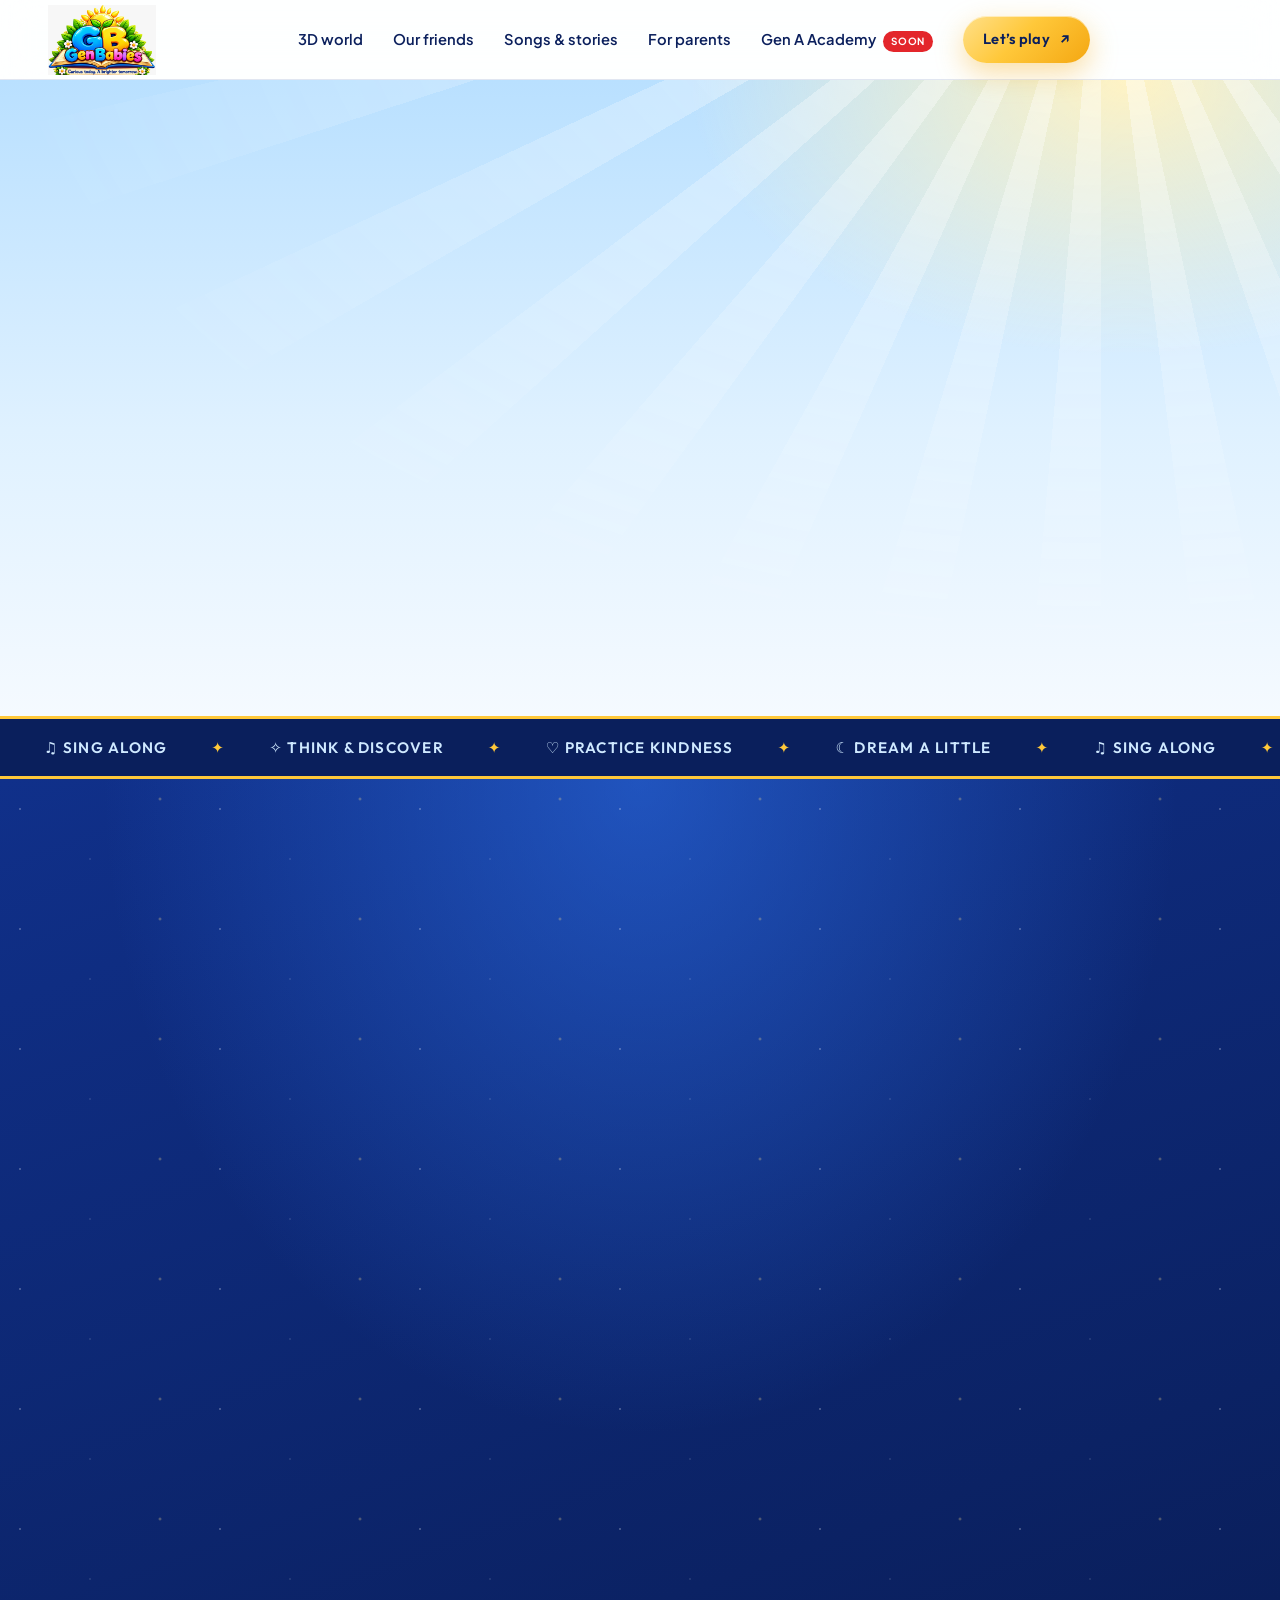
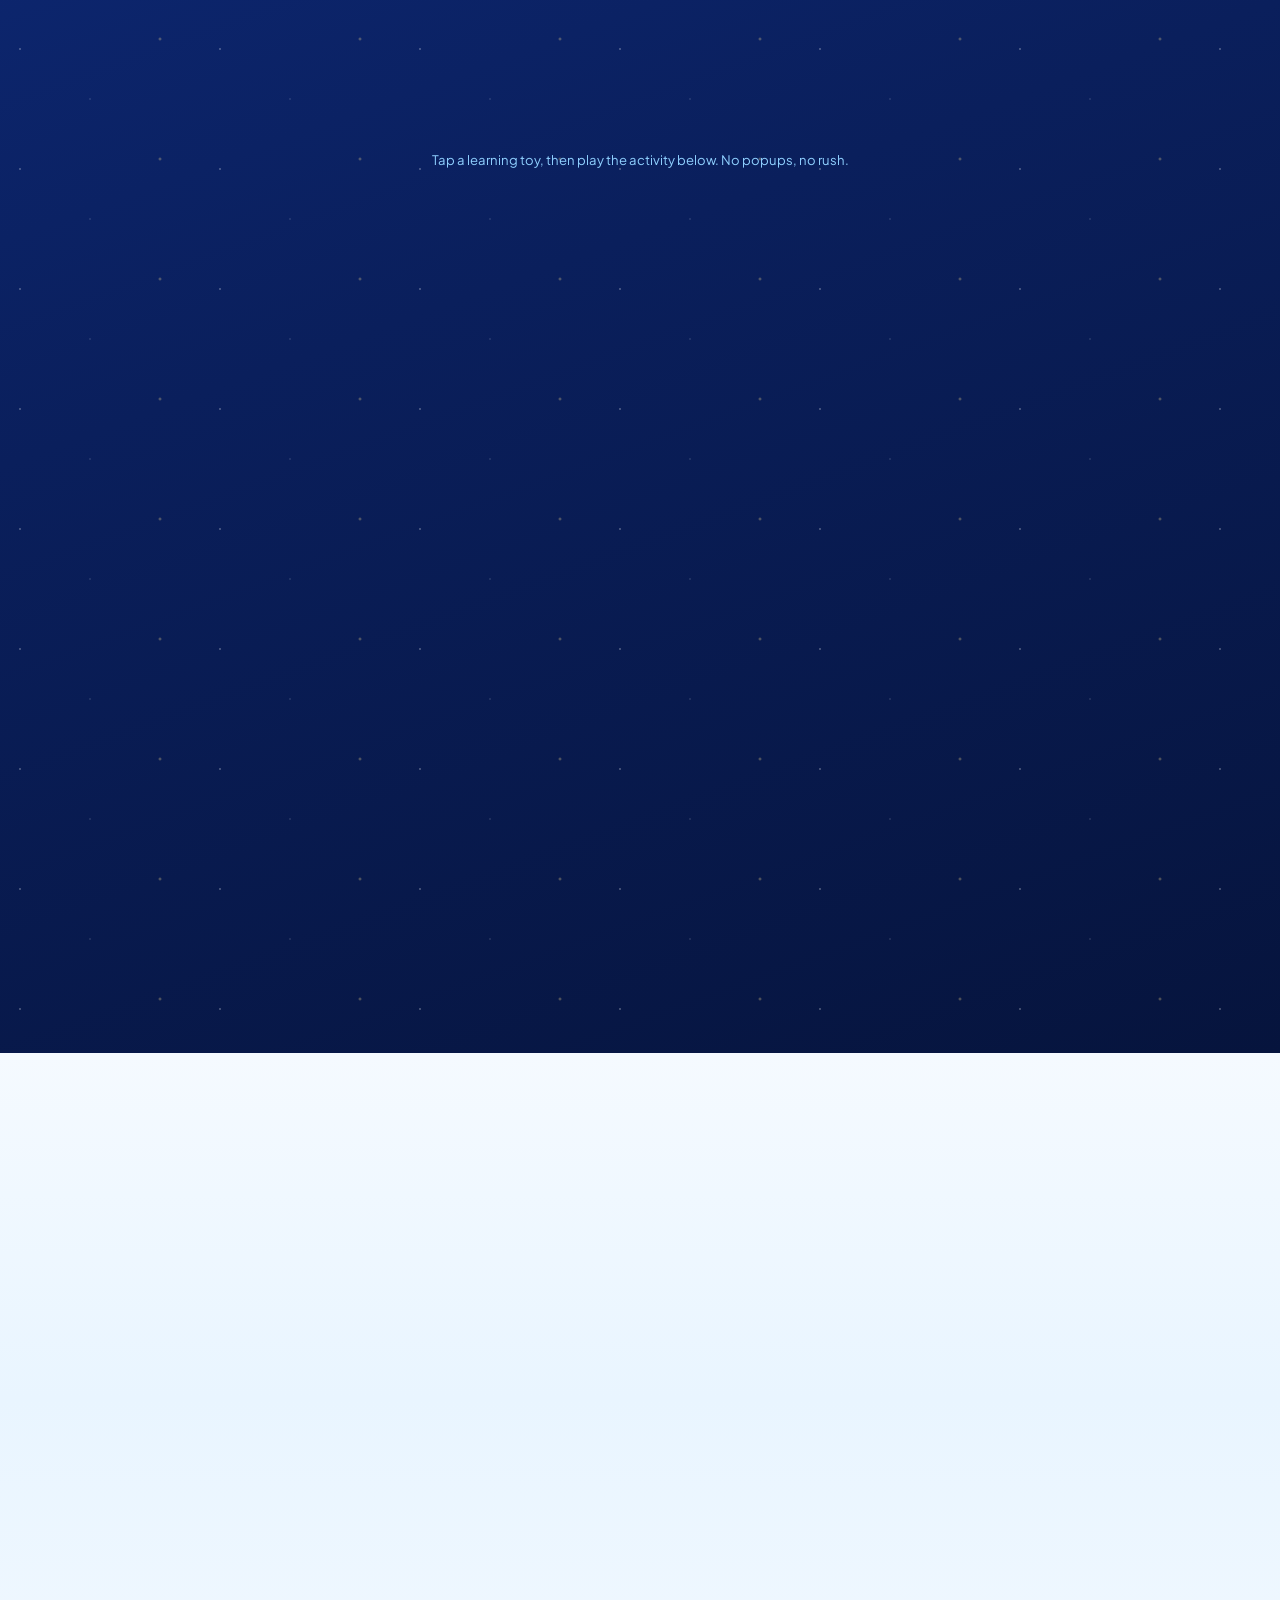
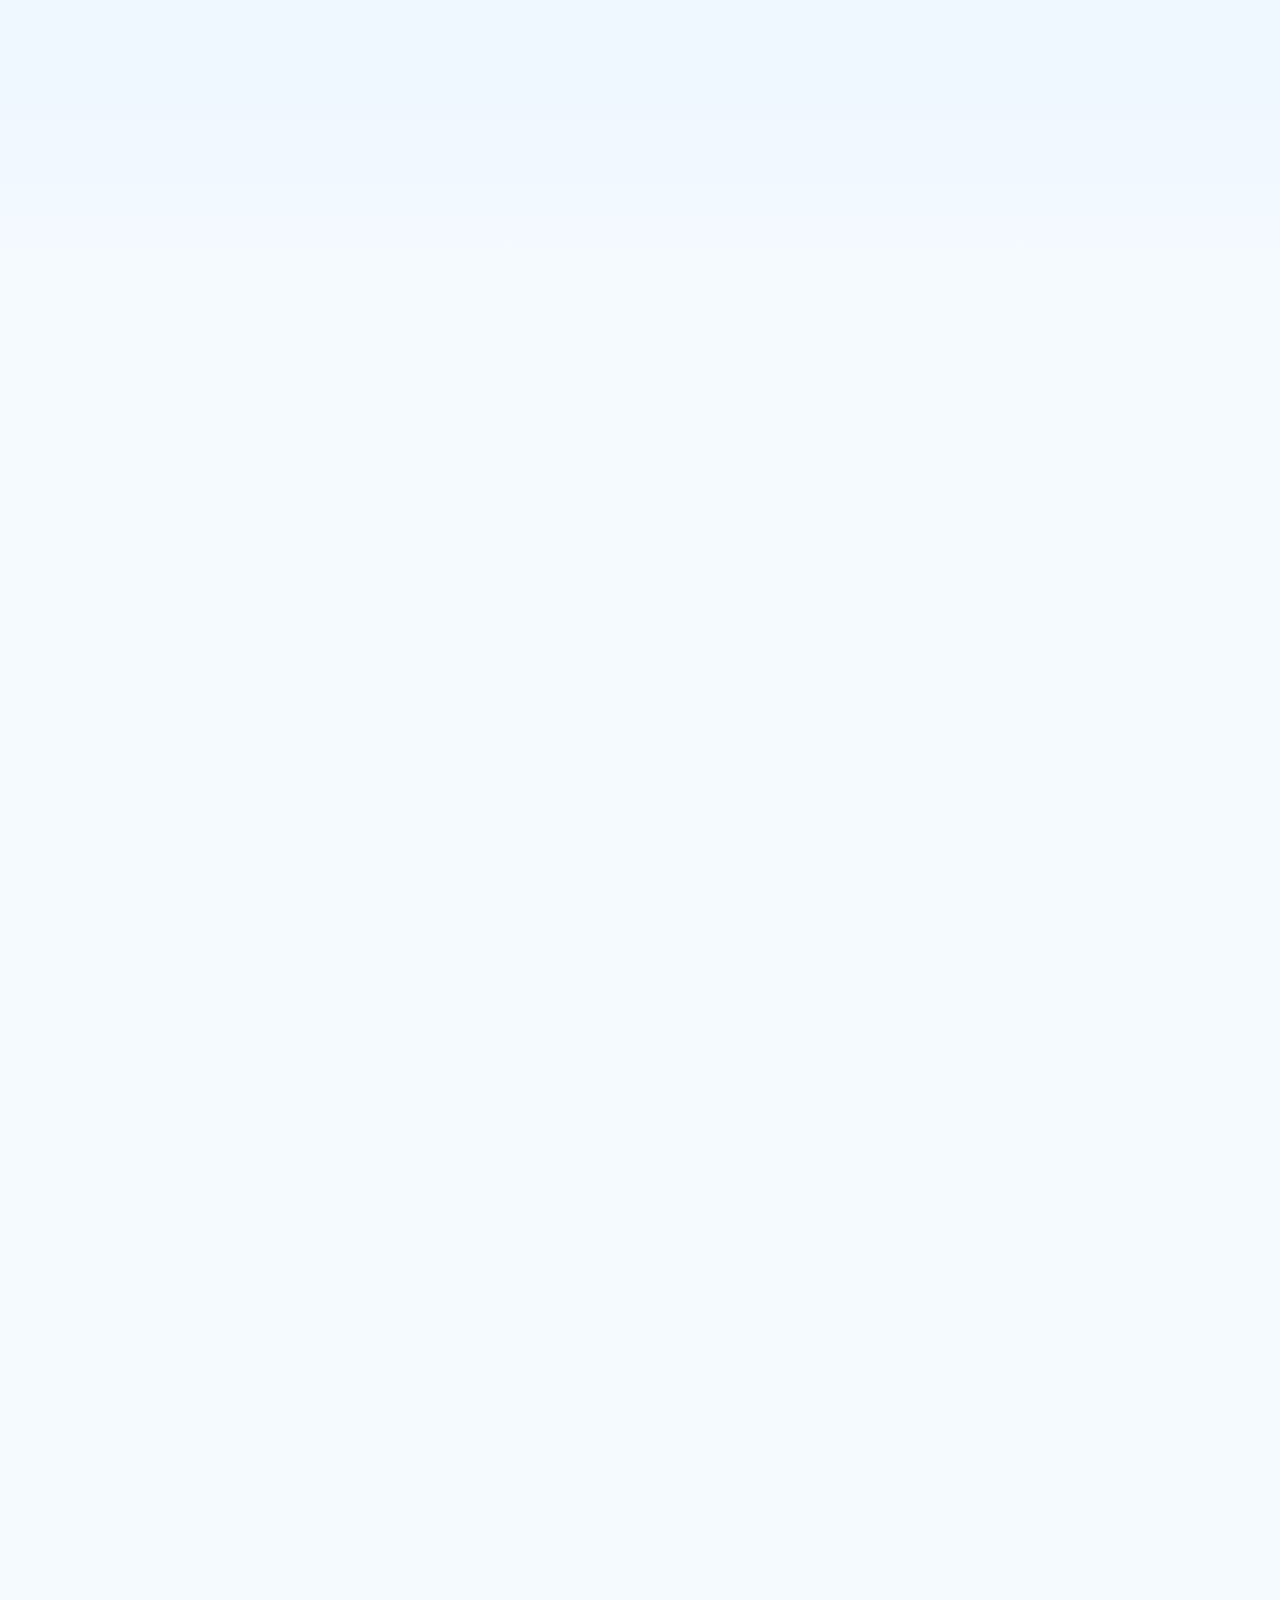
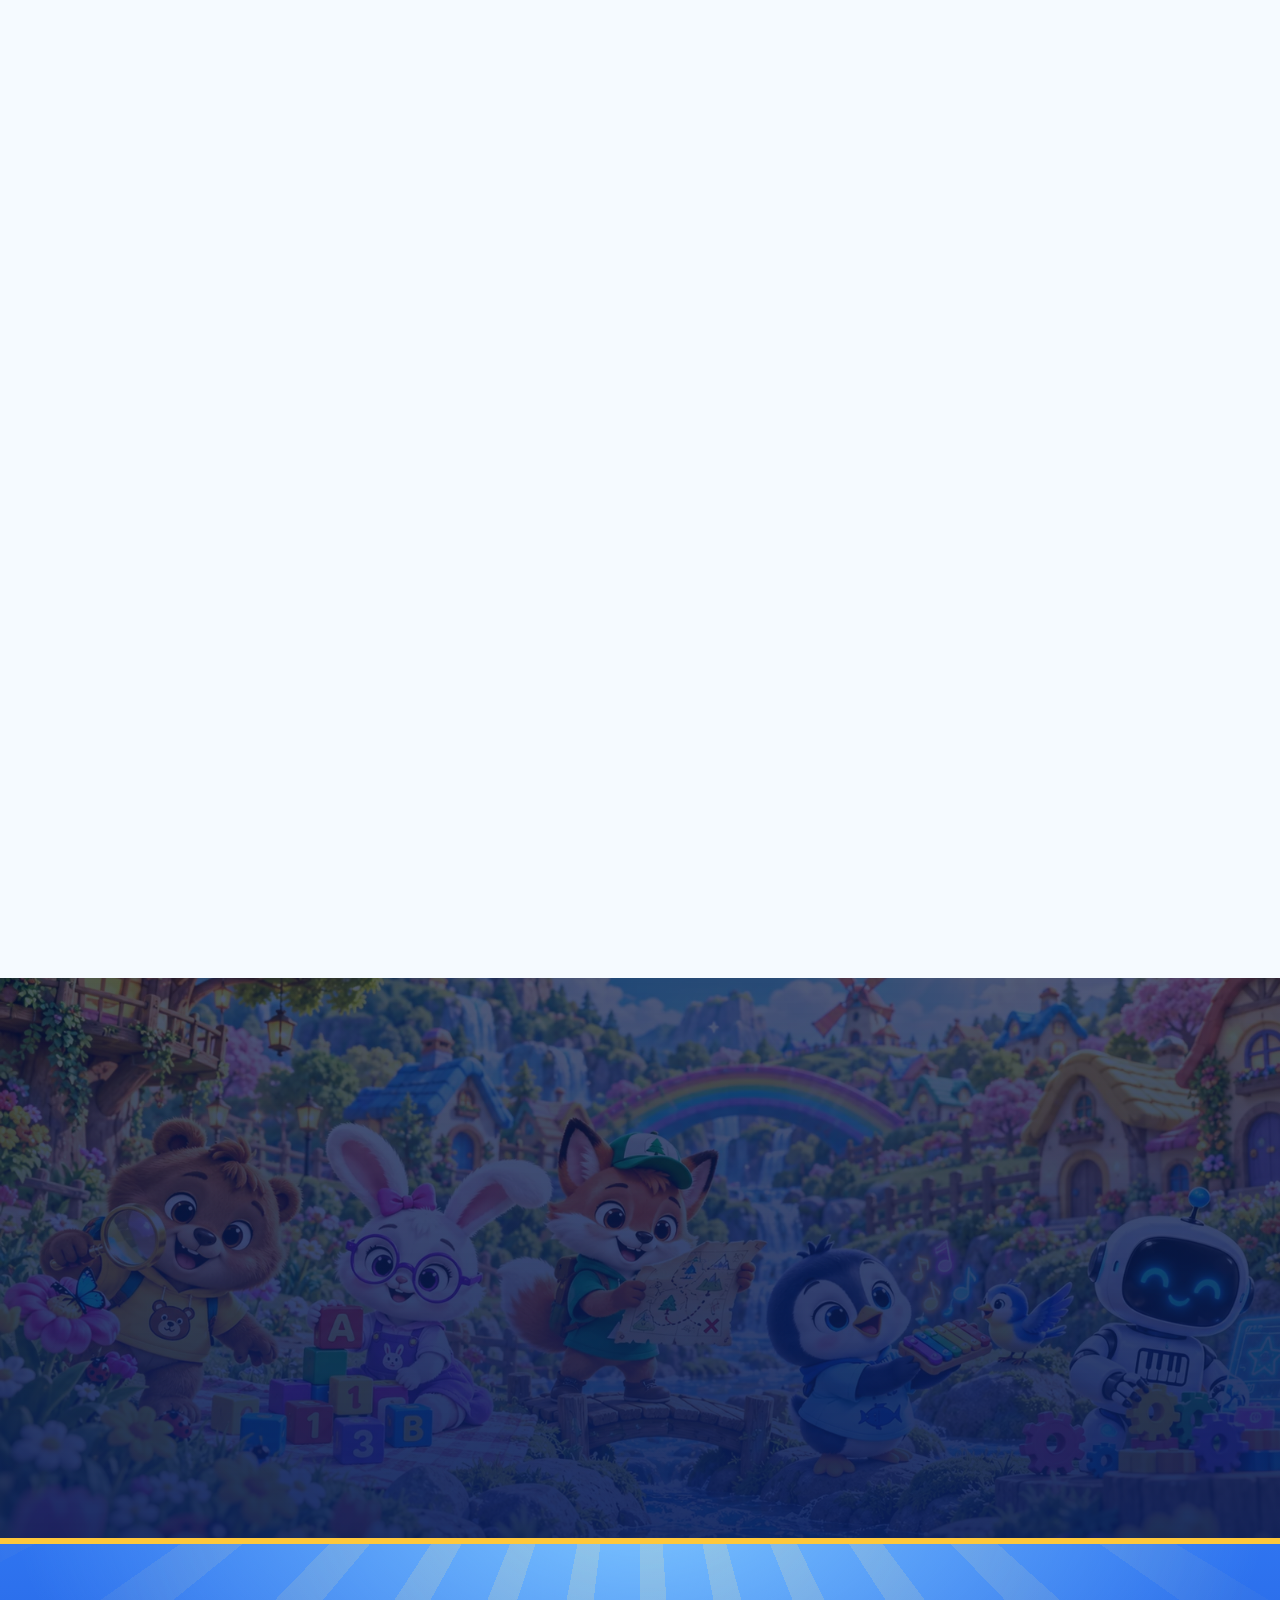
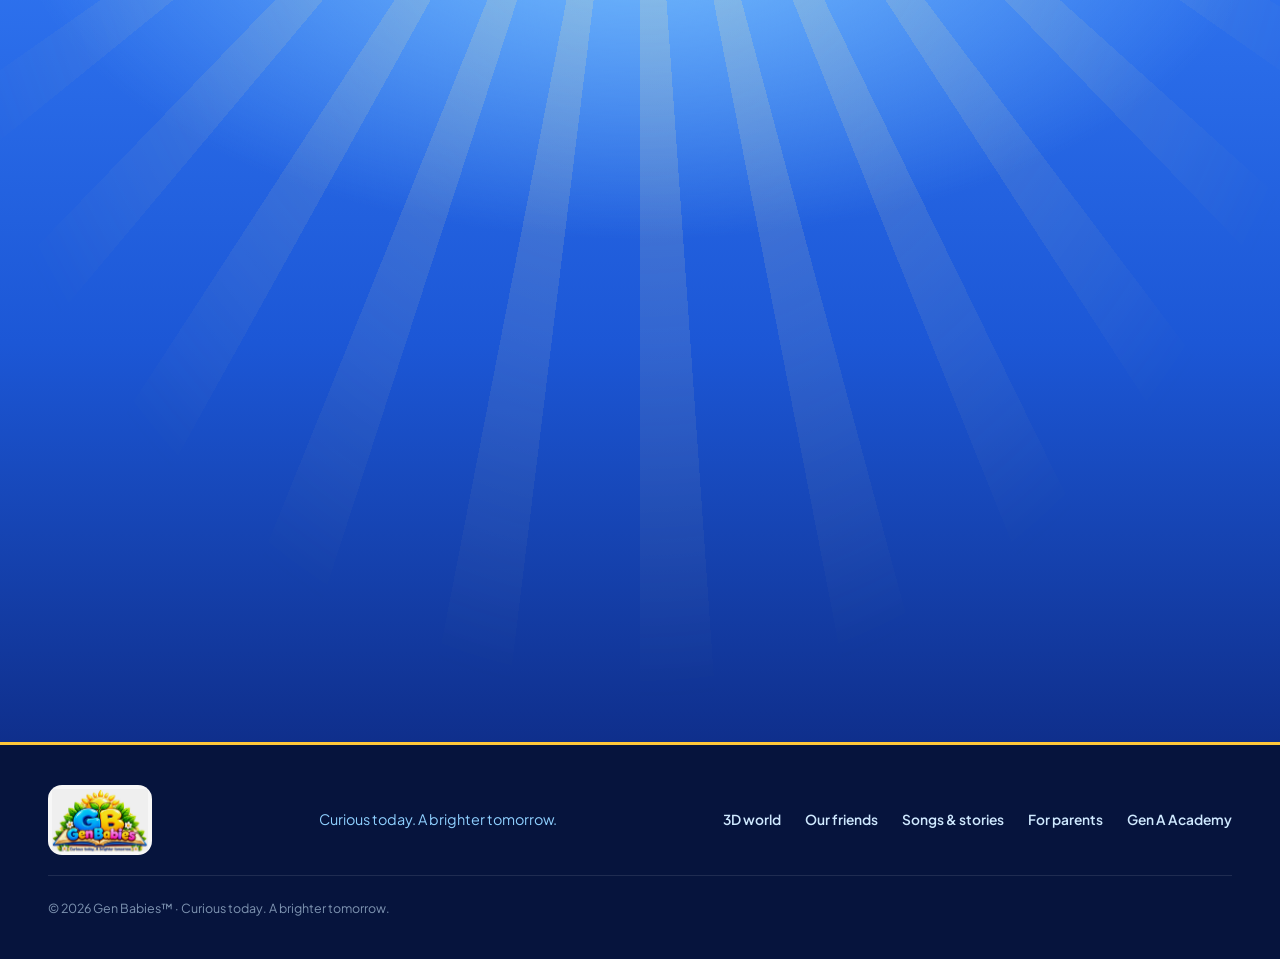
==== index.html @ f5e4d331 "Update index.html" ====
<!DOCTYPE html>
<html lang="en">
<head>
  <meta charset="UTF-8">
  <meta name="viewport" content="width=device-width, initial-scale=1">
  <title>Gen Babies™ — A World of Wonder</title>
  <meta name="description" content="Discover a joyful preschool learning world with counting, phonics, shapes, stories and gentle adventures for ages 2–6.">
  <meta name="theme-color" content="#0a1f5c">

  <!-- Social preview -->
  <meta property="og:type" content="website">
  <meta property="og:title" content="Gen Babies™ — A World of Wonder">
  <meta property="og:description" content="Big wonder. Little explorers. Endless magic.">
  <meta property="og:image" content="https://gen-babies.com/assets/images/hero-1.webp">

  <link rel="icon" type="image/svg+xml" href="assets/images/favicon.svg">

  <link rel="preconnect" href="https://fonts.googleapis.com">
  <link rel="preconnect" href="https://fonts.gstatic.com" crossorigin>
  <link href="https://fonts.googleapis.com/css2?family=Outfit:wght@400;500;600;700;800&family=Plus+Jakarta+Sans:wght@400;500;600;700&family=Playfair+Display:ital,wght@1,600;1,700&display=swap" rel="stylesheet">

  <link rel="stylesheet" href="assets/css/base.css">
  <link rel="stylesheet" href="assets/css/components.css">
  <link rel="stylesheet" href="assets/css/sections.css">
  <link rel="stylesheet" href="assets/css/academy.css">

  <script>document.documentElement.classList.add('js');</script>
</head>

<body>
  <a class="skip-link" href="#main">Skip to content</a>

  <!-- ════════════ HEADER ════════════ -->
  <header class="site-header" id="top">
    <div class="container header-inner">
      <a class="brand" href="#top" aria-label="Gen Babies home">
        <img class="site-logo" src="logo.jpeg" alt="Gen Babies" height="52">
      </a>

      <nav class="main-nav" id="main-nav" aria-label="Primary">
        <a href="#wonder">3D world</a>
        <a href="#friends">Our friends</a>
        <a href="#songs">Songs &amp; stories</a>
        <a href="#parents">For parents</a>
        <a href="#gen-a" class="nav-soon">Gen A Academy <span>Soon</span></a>
        <a class="btn btn-gold btn-sm nav-cta" href="#play">Let’s play <span aria-hidden="true">↗</span></a>
      </nav>

      <div class="header-tools">
        <button class="nav-toggle" id="nav-toggle" type="button" aria-expanded="false" aria-controls="main-nav" aria-label="Open menu">
          <span></span><span></span><span></span>
        </button>
      </div>
    </div>
  </header>

  <main id="main">

    <!-- ════════════ HERO ════════════ -->
    <section class="hero">
      <div class="container hero-grid">
        <div class="hero-copy reveal">
          <div class="eyebrow">Welcome to a world of wonder</div>
          <h1>Big wonder.<br>Little explorers.<br><em>Endless magic.</em></h1>
          <p class="lead">Step into a colorful adventure with Pillu, Mira, Fenni, Beaky and Keyboard. Sing, play, discover — and let your imagination soar.</p>

          <div class="actions">
            <a class="btn btn-gold" href="#friends">Start your adventure <span aria-hidden="true">✦</span></a>
            <a class="btn btn-ghost" href="https://www.youtube.com/@GenBabiesTM" target="_blank" rel="noopener">▶ Watch our songs</a>
          </div>

          <ul class="trust">
            <li>✧ Ages 2–6</li>
            <li>♡ Play at your pace</li>
            <li>🌿 Grow with curiosity</li>
          </ul>
        </div>

        <div class="hero-visual reveal">
          <div class="hero-frame" id="hero-slider" aria-roledescription="carousel" aria-label="Gen Babies adventures">
            <img class="hero-slide is-active" src="assets/images/hero-1.webp" width="1600" height="600" alt="All five Gen Babies friends at the Rainbow Discovery Festival">
            <img class="hero-slide" src="assets/images/hero-2.webp" width="1600" height="640" alt="The five friends building a toy rocket in a sky adventure" loading="lazy">
            <img class="hero-slide" src="assets/images/hero-3.webp" width="1600" height="600" alt="The five friends reading together in Starlight Story Village" loading="lazy">
            <div class="hero-dots" role="tablist" aria-label="Choose a scene">
              <button type="button" class="is-active" role="tab" aria-selected="true" aria-label="Scene 1"></button>
              <button type="button" role="tab" aria-selected="false" aria-label="Scene 2"></button>
              <button type="button" role="tab" aria-selected="false" aria-label="Scene 3"></button>
            </div>
          </div>

          <div class="feature-cards">
            <div class="feature-card"><span class="fc-icon" aria-hidden="true">🌈</span><div><b>Play &amp; discover</b><small>Little games. Big smiles.</small></div></div>
            <div class="feature-card"><span class="fc-icon" aria-hidden="true">🎵</span><div><b>Sing &amp; imagine</b><small>Stories full of wonder.</small></div></div>
            <div class="feature-card"><span class="fc-icon" aria-hidden="true">✨</span><div><b>Grow together</b><small>Five friends. Endless fun.</small></div></div>
          </div>
        </div>
      </div>
    </section>

    <!-- ════════════ MARQUEE ════════════ -->
    <div class="marquee" aria-hidden="true">
      <div class="marquee-track">
        <span>♫ Sing along</span><span>✧ Think &amp; discover</span><span>♡ Practice kindness</span><span>☾ Dream a little</span>
        <span>♫ Sing along</span><span>✧ Think &amp; discover</span><span>♡ Practice kindness</span><span>☾ Dream a little</span>
        <span>♫ Sing along</span><span>✧ Think &amp; discover</span><span>♡ Practice kindness</span><span>☾ Dream a little</span>
      </div>
    </div>

    <!-- ════════════ 3D WONDER WORLD ════════════ -->
    <section class="wonder" id="wonder">
      <div class="container">
        <div class="section-head on-dark reveal">
          <div>
            <div class="eyebrow">A little universe of possibilities</div>
            <h2>Gen Babies World.<br><em>Touch. Try. Discover.</em></h2>
          </div>
          <p>Choose what to learn. Tap a 3D toy, then try a simple activity below. There’s no timer — every little discovery counts.</p>
        </div>

        <ol class="steps reveal">
          <li><b>1</b> Choose a topic</li>
          <li><b>2</b> Tap a 3D toy</li>
          <li><b>3</b> Try it below</li>
        </ol>

        <div class="stage reveal">
          <canvas id="wonder3d" role="img" aria-label="Interactive learning world with ABCD letter blocks, numbers, shapes and animals"></canvas>
          <div class="stage-top">
            <span>✧ GEN BABIES WONDER WORLD</span>
            <span id="space-status" aria-live="polite">Tap letters, numbers, shapes or animals ✨</span>
          </div>
          <div class="stage-bottom">
            <button type="button" data-scene="garden" class="active">🌿 Learning garden</button>
            <button type="button" data-scene="space">🚀 Space explorers</button>
            <button type="button" data-scene="rainbow">🌈 Rainbow party</button>
            <button type="button" id="sparkle">✨ Make a little magic</button>
          </div>
        </div>

        <p class="stage-note">Tap a learning toy, then play the activity below. No popups, no rush.</p>

        <div class="learning-panel reveal" id="inline-learning">
          <div class="learning-tabs" role="tablist">
            <button type="button" data-learn="letters" class="active">🔤 ABCD</button>
            <button type="button" data-learn="numbers">🔢 Numbers</button>
            <button type="button" data-learn="shapes">🔺 Shapes</button>
            <button type="button" data-learn="animals">🐾 Animals</button>
          </div>
          <div id="learning-board" aria-live="polite"></div>
        </div>

        <div class="tips reveal">
          <article><h3>🔤 Find a letter</h3><p>Look at a book cover together. Can you spot A? Trace its shape in the air.</p></article>
          <article><h3>🔢 Count real things</h3><p>Put three spoons on the table. Touch each spoon once and say 1, 2, 3.</p></article>
          <article><h3>🟠 Hunt for shapes</h3><p>Find a round plate and a ball. One is flat like a circle; one is solid like a sphere.</p></article>
        </div>
      </div>
    </section>

    <!-- ════════════ CHARACTERS ════════════ -->
    <section class="friends" id="friends">
      <div class="container">
        <div class="section-head reveal">
          <div>
            <div class="eyebrow">Different minds. One wonderful world.</div>
            <h2>Meet your <em>Gen Babies</em> friends.</h2>
          </div>
          <p>Five curious personalities. So many ways to explore, learn, be kind and grow together.</p>
        </div>

        <div class="characters">
          <article class="character tilt reveal" style="--accent:#c77724">
            <div class="character-art"><img src="assets/images/pillu.webp" width="900" height="900" alt="Pillu the bear exploring a sunny garden with a magnifying glass" loading="lazy"></div>
            <h3>Pillu</h3>
            <span class="role">The Curious One</span>
            <p>Loves nature, science and how things work. Always asking “Why?”</p>
            <button type="button" data-friend="animal">Explore with Pillu <span aria-hidden="true">↗</span></button>
          </article>

          <article class="character tilt reveal" style="--accent:#a64bc2">
            <div class="character-art"><img src="assets/images/mira.webp" width="900" height="900" alt="Mira the bunny holding a number card beside colorful blocks" loading="lazy"></div>
            <h3>Mira</h3>
            <span class="role">The Smart One</span>
            <p>Confident, quick-thinking and great at problem solving. Loves math, logic and finding answers.</p>
            <button type="button" data-friend="count">Explore with Mira <span aria-hidden="true">↗</span></button>
          </article>

          <article class="character tilt reveal" style="--accent:#2f9a5a">
            <div class="character-art"><img src="assets/images/fenni.webp" width="900" height="900" alt="Fenni the fox on a wooden bridge holding a treasure map" loading="lazy"></div>
            <h3>Fenni</h3>
            <span class="role">The Adventurer</span>
            <p>Brave, energetic and ready for a challenge. Loves experimenting, exploration and new things.</p>
            <button type="button" data-friend="invent">Explore with Fenni <span aria-hidden="true">↗</span></button>
          </article>

          <article class="character tilt reveal" style="--accent:#1f78d1">
            <div class="character-art"><img src="assets/images/beaky.webp" width="900" height="900" alt="Beaky the penguin dancing on a sunny beach" loading="lazy"></div>
            <h3>Beaky</h3>
            <span class="role">The Kind One</span>
            <p>Loves animals, the ocean, music and making friends. Caring, cheerful and always looks out for others.</p>
            <button type="button" data-friend="kind">Explore with Beaky <span aria-hidden="true">↗</span></button>
          </article>

          <article class="character tilt reveal" style="--accent:#5b5fd0">
            <div class="character-art"><img src="assets/images/keyboard.webp" width="900" height="900" alt="Keyboard the baby robot waving in a garden full of gadgets" loading="lazy"></div>
            <h3>Keyboard</h3>
            <span class="role">The Baby Robot</span>
            <p>Loves AI, technology, coding and the future. Curious about gadgets and how our minds work.</p>
            <button type="button" data-friend="invent">Explore with Keyboard <span aria-hidden="true">↗</span></button>
          </article>
        </div>
        <p class="scroll-note">Swipe sideways to meet all five friends ↔</p>
      </div>
    </section>

    <!-- ════════════ DISCOVERY LAB ════════════ -->
    <section class="section lab-section" id="play">
      <div class="container">
        <div class="lab reveal">
          <div class="lab-copy">
            <span class="tag">The little discovery lab · Interactive demo</span>
            <h2>Small games.<br>Happy “I did it!”<br><em>moments.</em></h2>
            <p>Count an apple. Find a shape. Meet a letter. A little practice can become a lovely adventure.</p>
            <div class="tabs" role="tablist">
              <button type="button" class="tab active" data-game="count">Counting</button>
              <button type="button" class="tab" data-game="shape">Shapes</button>
              <button type="button" class="tab" data-game="letter">Phonics</button>
            </div>
            <small>Take your time. There’s no race here. 🌱</small>
          </div>
          <div class="playbox" id="game"></div>
        </div>
      </div>
    </section>

    <!-- ════════════ SONGS & STORIES ════════════ -->
    <section class="section" id="songs">
      <div class="container">
        <div class="section-head reveal">
          <div>
            <div class="eyebrow">A little melody. A little magic.</div>
            <h2>Sing, imagine, <em>discover.</em></h2>
          </div>
          <a class="btn btn-outline" href="https://www.youtube.com/@GenBabiesTM" target="_blank" rel="noopener">Visit our YouTube ↗</a>
        </div>

        <div class="songs">
          <a class="song tilt reveal" href="https://www.youtube.com/@GenBabiesTM" target="_blank" rel="noopener">
            <div class="poster"><img src="assets/images/mira.webp" width="900" height="900" alt="Illustrated learning adventure with Mira" loading="lazy"><span class="play">▶</span></div>
            <div class="song-text">
              <span class="kicker">Explore on YouTube</span>
              <h3>Letters come to life</h3>
              <p>Discover the channel’s songs and preschool learning videos.</p>
            </div>
          </a>

          <button type="button" class="song tilt reveal" data-story="garden">
            <div class="poster"><img src="assets/images/pillu.webp" width="900" height="900" alt="Illustrated garden adventure with Pillu" loading="lazy"><span class="play">📖</span></div>
            <div class="song-text">
              <span class="kicker">Sample story · Read together</span>
              <h3>The little seed’s big day</h3>
              <p>A gentle story about growing at your own pace.</p>
            </div>
          </button>

          <button type="button" class="song tilt reveal" data-story="star">
            <div class="poster"><img src="assets/images/beaky.webp" width="900" height="900" alt="Illustrated seaside adventure with Beaky" loading="lazy"><span class="play">🌙</span></div>
            <div class="song-text">
              <span class="kicker">Sample story · Bedtime</span>
              <h3>A star says goodnight</h3>
              <p>Slow down with a quiet, cozy evening adventure.</p>
            </div>
          </button>
        </div>
      </div>
    </section>

    <!-- ════════════ BEDTIME ════════════ -->
    <section class="section section-tight">
      <div class="container">
        <div class="bedtime reveal">
          <div class="bedtime-copy">
            <span class="tag tag-gold">A softer end to the day</span>
            <h2>When little eyes<br><em>get sleepy.</em></h2>
            <p>Turn down the brightness, pause the movement, and share a quiet story together. A peaceful place to finish your adventure.</p>
            <button type="button" class="btn btn-gold" id="bedtime">Enter bedtime mode ☾</button>
          </div>
          <div class="bedtime-art" aria-hidden="true">
            <svg viewBox="0 0 260 220" role="presentation">
              <defs>
                <radialGradient id="moonGlow" cx="50%" cy="50%" r="50%"><stop offset="0" stop-color="#ffe9a8" stop-opacity=".55"/><stop offset="1" stop-color="#ffe9a8" stop-opacity="0"/></radialGradient>
                <linearGradient id="moonFill" x1="0" y1="0" x2="1" y2="1"><stop stop-color="#fff4c9"/><stop offset="1" stop-color="#ffc83a"/></linearGradient>
              </defs>
              <circle cx="130" cy="100" r="95" fill="url(#moonGlow)"/>
              <path d="M150 38a62 62 0 1 0 38 100A70 70 0 0 1 150 38z" fill="url(#moonFill)"/>
              <g fill="#fff" class="twinkle">
                <path d="M46 52l3 7 7 1-5 5 1 7-6-4-6 4 1-7-5-5 7-1z"/>
                <path d="M214 70l2.5 6 6 .8-4.4 4.2 1 6-5.1-3-5.1 3 1-6-4.4-4.2 6-.8z"/>
                <circle cx="70" cy="150" r="3"/><circle cx="200" cy="160" r="2.5"/><circle cx="32" cy="108" r="2"/><circle cx="232" cy="118" r="2"/>
              </g>
              <g fill="#fff" opacity=".92">
                <ellipse cx="78" cy="188" rx="40" ry="14"/><ellipse cx="108" cy="180" rx="30" ry="14"/>
                <ellipse cx="186" cy="192" rx="42" ry="13"/><ellipse cx="160" cy="184" rx="26" ry="12"/>
              </g>
            </svg>
          </div>
        </div>
      </div>
    </section>

    <!-- ════════════ PARENTS ════════════ -->
    <section class="section" id="parents">
      <div class="container">
        <div class="parent reveal">
          <figure class="parent-art">
            <img src="assets/images/beaky.webp" width="900" height="900" alt="Beaky the kind penguin at a colorful seaside" loading="lazy">
            <figcaption class="note">Curious today.<br>A brighter tomorrow.</figcaption>
          </figure>
          <div class="parent-copy">
            <div class="eyebrow">A note for the grown-ups</div>
            <h2>Made with a<br><em>parent’s heart.</em></h2>
            <blockquote>“As a toddler dad, I created Gen Babies™ with a simple belief: children deserve more than content that simply keeps them watching.”</blockquote>
            <p>They deserve music that makes them smile, stories that make them wonder, and meaningful learning that helps them understand the world.</p>
            <ul class="benefits">
              <li>🌿 Curiosity &amp; creativity</li>
              <li>🔤 Early language</li>
              <li>💛 Kindness &amp; good habits</li>
              <li>🔢 Numbers &amp; reasoning</li>
            </ul>
            <p>Explore together, talk about what you notice, and carry the discovery into everyday life. No child account is needed for these activities.</p>
          </div>
        </div>

        <div class="resource reveal">
          <div class="resource-copy">
            <span class="tag tag-navy">Point. Say. Discover together.</span>
            <h3>Your toddler’s printable discovery pack.</h3>
            <p>ABCD picture sheet, numbers 1–6, four shapes and two gentle stories. Add your baby’s first name to make the stories their own.</p>
            <label class="field" for="pack-child">
              <span>Baby’s first name (optional)</span>
              <input id="pack-child" type="text" maxlength="30" placeholder="Little Explorer" autocomplete="off">
            </label>
            <small>Name stays on your device. The pack opens in a new tab — print it or save as PDF.</small>
          </div>
          <button type="button" class="btn btn-navy" id="open-pack">Open printable pack ↓</button>
        </div>
      </div>
    </section>

    <!-- ════════════ FAQ ════════════ -->
    <section class="section section-tight">
      <div class="container">
        <div class="faq reveal">
          <div class="eyebrow">Good things to know</div>
          <h2>For curious <em>parents.</em></h2>
          <details>
            <summary>Who is this learning world for?</summary>
            <p>Gen Babies is designed for ages 2–6, with a grown-up nearby. Choose activities based on your child’s interests and comfort rather than a fixed pace.</p>
          </details>
          <details>
            <summary>Are the games and stories real?</summary>
            <p>The three discovery games work right here on the website. The two short stories are original sample content. YouTube links open the actual Gen Babies channel; no video titles or audience figures have been invented.</p>
          </details>
          <details>
            <summary>How do sound and animation work?</summary>
            <p>Sound starts off. Turn it on for gentle feedback tones in the games. Pause animation anytime, or use bedtime mode to pause it automatically. Your device’s reduced-motion setting is respected.</p>
          </details>
          <details>
            <summary>Does this website save my child’s information?</summary>
            <p>This website has no sign-in, forms, tracking code or child profiles. Activity progress stays in the current page and resets when you refresh. Fonts load from Google Fonts; opening YouTube takes you to that service.</p>
          </details>
        </div>
      </div>
    </section>

    <!-- ════════════ CTA ════════════ -->
    <section class="cta" aria-labelledby="cta-title">
      <div class="container">
        <div class="cta-inner reveal">
          <div class="eyebrow eyebrow-center">The next little discovery starts here</div>
          <h2 id="cta-title">Let curiosity <em>lead the way.</em></h2>
          <p>One song. One story. One wonderful “why?” at a time.</p>
          <a class="btn btn-gold btn-lg" href="#friends">Let’s explore together <span aria-hidden="true">↗</span></a>
        </div>
      </div>
    </section>

    <!-- ════════════════════════════════════════════════════════════
         GEN A SUPER INTELLIGENCE ACADEMY — separate venture
         (independent of Gen Babies; own palette, own section)
         ════════════════════════════════════════════════════════════ -->
    <section class="academy" id="gen-a" aria-labelledby="academy-title">
      <div class="academy-rays" aria-hidden="true"></div>
      <div class="container academy-grid">

        <div class="academy-copy reveal">
          <span class="academy-kicker"><i aria-hidden="true"></i> A separate venture</span>
          <h2 id="academy-title">Gen A Super Intelligence Academy <em>App</em></h2>
          <p class="academy-tagline">Discover. Develop. Empower.</p>

          <div class="ribbon-badge" role="status">
            <span class="ribbon-text">Launching <b>Soon</b></span>
            <svg class="ribbon-rocket" viewBox="0 0 64 64" aria-hidden="true">
              <path d="M32 4c9 6 14 17 12 30l-6 6H26l-6-6C18 21 23 10 32 4z" fill="#fff"/>
              <circle cx="32" cy="23" r="6" fill="#1c57d6" stroke="#0a1f5c" stroke-width="2"/>
              <path d="M20 34l-10 10 2 8 10-6zM44 34l10 10-2 8-10-6z" fill="#e3262b"/>
              <path d="M26 42h12l-3 14h-6z" fill="#ffc83a"/>
            </svg>
          </div>

          <p class="academy-note">A brand-new learning app is on its way. Gen A Academy is its own world — independent of Gen Babies™.</p>
        </div>

        <figure class="academy-visual reveal">
          <div class="academy-frame">
            <img src="assets/images/gen-a-banner.webp" width="1600" height="900" alt="Gen A Super Intelligence Academy — Discover. Develop. Empower. Launching soon." loading="lazy">
          </div>
        </figure>

      </div>
    </section>

  </main>

  <!-- ════════════ FOOTER ════════════ -->
  <footer class="site-footer">
    <div class="container footer-inner">
      <a class="brand" href="#top" aria-label="Gen Babies home">
        <img class="site-logo" src="logo.jpeg" alt="Gen Babies" height="52">
      </a>
      <p class="footer-tag">Curious today. A brighter tomorrow.</p>
      <nav class="footer-links" aria-label="Footer">
        <a href="#wonder">3D world</a>
        <a href="#friends">Our friends</a>
        <a href="#songs">Songs &amp; stories</a>
        <a href="#parents">For parents</a>
        <a href="#gen-a">Gen A Academy</a>
      </nav>
      <p class="footer-copy">© 2026 Gen Babies™ · Curious today. A brighter tomorrow.</p>
    </div>
  </footer>

  <!-- Story / topic dialog -->
  <dialog class="modal" id="modal" aria-labelledby="modal-title">
    <button class="modal-close" type="button" aria-label="Close">×</button>
    <div id="modalbody"></div>
  </dialog>

  <script src="assets/js/core.js" defer></script>
  <script src="assets/js/ui.js" defer></script>
  <script src="assets/js/hero.js" defer></script>
  <script src="assets/js/learning.js" defer></script>
  <script src="assets/js/world3d.js" defer></script>
  <script src="assets/js/lab.js" defer></script>
  <script src="assets/js/stories.js" defer></script>
  <script src="assets/js/pack.js" defer></script>
</body>
</html>
---- assets/css/base.css ----
/* ==========================================================================
   BASE — design tokens, reset, typography, layout primitives
   Palette is drawn from the Gen A banner: sky blue, royal navy, gold, red.
   ========================================================================== */

:root {
  /* Navy / blue */
  --navy-950: #06143d;
  --navy-900: #0a1f5c;
  --navy-800: #10308a;
  --blue-600: #1c57d6;
  --blue-500: #2f74f0;

  /* Sky */
  --sky-300: #8fd0ff;
  --sky-200: #cfe9ff;
  --sky-100: #e9f5ff;
  --sky-50:  #f5faff;

  /* Gold */
  --gold-300: #ffe08a;
  --gold-400: #ffc83a;
  --gold-500: #f4a712;
  --gold-700: #a8680a;

  /* Accent red (ribbon) */
  --red-500: #e3262b;
  --red-600: #c41a1f;

  /* Semantic (overridden in bedtime mode) */
  --bg: var(--sky-50);
  --surface: #ffffff;
  --surface-soft: var(--sky-100);
  --text: var(--navy-900);
  --muted: #4d628f;
  --line: rgba(16, 48, 138, .12);

  /* Gradients */
  --gold-grad: linear-gradient(135deg, #ffe08a 0%, #ffc83a 45%, #f4a712 100%);
  --blue-grad: linear-gradient(135deg, #2f74f0 0%, #10308a 100%);
  --navy-grad: linear-gradient(160deg, #10308a 0%, #0a1f5c 55%, #06143d 100%);

  /* Type */
  --font-display: 'Outfit', 'Trebuchet MS', system-ui, sans-serif;
  --font-body: 'Plus Jakarta Sans', system-ui, -apple-system, 'Segoe UI', sans-serif;
  --font-serif: 'Playfair Display', Georgia, serif;

  /* Shape */
  --radius-sm: 14px;
  --radius-md: 22px;
  --radius-lg: 32px;
  --radius-xl: 44px;

  /* Depth */
  --shadow-sm: 0 2px 8px rgba(10, 31, 92, .08);
  --shadow-md: 0 12px 32px rgba(10, 31, 92, .12);
  --shadow-lg: 0 30px 70px rgba(10, 31, 92, .22);
  --shadow-gold: 0 10px 28px rgba(244, 167, 18, .38);

  /* Layout */
  --container: 1240px;
  --gutter: clamp(20px, 5vw, 48px);
  --header-h: 80px;
}

/* Bedtime mode swaps the semantic tokens only */
body.night {
  --bg: #070f2b;
  --surface: #0f1c4d;
  --surface-soft: #0c1740;
  --text: #eaf1ff;
  --muted: #a9b9e3;
  --line: rgba(255, 255, 255, .12);
}

/* ---------- Reset ---------- */
*, *::before, *::after { box-sizing: border-box; }

html {
  scroll-behavior: smooth;
  scroll-padding-top: calc(var(--header-h) + 12px);
  -webkit-text-size-adjust: 100%;
}

body {
  margin: 0;
  background: var(--bg);
  color: var(--text);
  font-family: var(--font-body);
  font-size: 16px;
  line-height: 1.65;
  -webkit-font-smoothing: antialiased;
  text-rendering: optimizeLegibility;
  transition: background-color .6s ease, color .6s ease;
}

img, svg, canvas { display: block; max-width: 100%; }
img { height: auto; }
button { font: inherit; color: inherit; cursor: pointer; touch-action: manipulation; }
a { color: inherit; text-decoration: none; touch-action: manipulation; }
ul, ol { margin: 0; padding: 0; list-style: none; }
h1, h2, h3, p, figure, blockquote { margin: 0; }

:focus-visible {
  outline: 3px solid var(--gold-500);
  outline-offset: 3px;
  border-radius: 6px;
}

.skip-link {
  position: absolute;
  left: 16px;
  top: -60px;
  z-index: 200;
  padding: 10px 18px;
  background: var(--gold-400);
  color: var(--navy-900);
  font-weight: 700;
  border-radius: 10px;
  transition: top .2s;
}
.skip-link:focus { top: 12px; }

/* ---------- Typography ---------- */
h1, h2, h3 {
  font-family: var(--font-display);
  font-weight: 700;
  line-height: 1.08;
  letter-spacing: -.02em;
  color: var(--text);
}

h1 { font-size: clamp(2.7rem, 5.4vw, 4.6rem); font-weight: 800; }
h2 { font-size: clamp(2rem, 3.8vw, 3.2rem); }
h3 { font-size: 1.35rem; letter-spacing: -.01em; }

/* Accent words: elegant gold-ish serif italic */
h1 em, h2 em {
  font-family: var(--font-serif);
  font-style: italic;
  font-weight: 700;
  letter-spacing: -.01em;
  background: linear-gradient(120deg, var(--blue-600), var(--navy-800));
  -webkit-background-clip: text;
  background-clip: text;
  -webkit-text-fill-color: transparent;
  color: var(--blue-600);
  padding-right: .08em;
}

p { color: var(--muted); }

.lead { font-size: clamp(1.05rem, 1.4vw, 1.2rem); max-width: 34em; }

.eyebrow {
  display: inline-flex;
  align-items: center;
  gap: 12px;
  font-size: .72rem;
  font-weight: 700;
  letter-spacing: .18em;
  text-transform: uppercase;
  color: var(--blue-600);
}
.eyebrow::before {
  content: '';
  width: 34px;
  height: 3px;
  border-radius: 3px;
  background: var(--gold-grad);
}
.eyebrow-center { justify-content: center; }

/* ---------- Layout primitives ---------- */
.container {
  width: 100%;
  max-width: calc(var(--container) + var(--gutter) * 2);
  margin-inline: auto;
  padding-inline: var(--gutter);
}

.section { padding-block: clamp(64px, 9vw, 120px); }
.section-tight { padding-block: clamp(28px, 4vw, 56px); }

.section-head {
  display: flex;
  align-items: flex-end;
  justify-content: space-between;
  gap: 28px 48px;
  margin-bottom: clamp(32px, 5vw, 56px);
}
.section-head > div { display: grid; gap: 18px; }
.section-head > p { max-width: 380px; font-size: .98rem; }

/* ---------- Scroll reveal (only when JS is available) ---------- */
/* Uses the individual `translate` property so it never fights the
   `transform` used by the hover-tilt effect on cards. */
.js .reveal {
  opacity: 0;
  translate: 0 26px;
  transition: opacity .8s cubic-bezier(.2, .7, .2, 1), translate .8s cubic-bezier(.2, .7, .2, 1);
}
.js .reveal.in { opacity: 1; translate: 0 0; }

/* ---------- Motion preferences ---------- */
body.paused *, body.paused *::before, body.paused *::after {
  animation-play-state: paused !important;
}

@media (prefers-reduced-motion: reduce) {
  html { scroll-behavior: auto; }
  *, *::before, *::after {
    animation-duration: .001ms !important;
    animation-iteration-count: 1 !important;
    transition-duration: .001ms !important;
  }
  .js .reveal { opacity: 1; translate: none; }
}
---- assets/css/components.css ----
/* ==========================================================================
   COMPONENTS — buttons, tags, chips, tool buttons, modal, trail stars
   ========================================================================== */

/* ---------- Buttons ---------- */
.btn {
  display: inline-flex;
  align-items: center;
  justify-content: center;
  gap: 10px;
  padding: 15px 28px;
  border: 0;
  border-radius: 999px;
  font-family: var(--font-display);
  font-size: 1rem;
  font-weight: 600;
  letter-spacing: .01em;
  white-space: nowrap;
  transition: transform .25s cubic-bezier(.2, .7, .2, 1), box-shadow .25s, background .25s, color .25s, border-color .25s;
}
.btn:hover { transform: translateY(-3px); }
.btn:active { transform: translateY(0); }

.btn-sm { padding: 11px 20px; font-size: .92rem; }
.btn-lg { padding: 19px 38px; font-size: 1.1rem; }

.btn-gold {
  background: var(--gold-grad);
  color: var(--navy-900);
  box-shadow: var(--shadow-gold), inset 0 1px 0 rgba(255, 255, 255, .55);
}
.btn-gold:hover { box-shadow: 0 16px 36px rgba(244, 167, 18, .5), inset 0 1px 0 rgba(255, 255, 255, .55); }

.btn-navy {
  background: var(--navy-grad);
  color: #fff;
  box-shadow: 0 10px 28px rgba(10, 31, 92, .35);
}

.btn-outline {
  background: var(--surface);
  color: var(--text);
  border: 1.5px solid var(--line);
  box-shadow: var(--shadow-sm);
}
.btn-outline:hover { border-color: var(--blue-600); color: var(--blue-600); }

.btn-ghost {
  background: rgba(255, 255, 255, .65);
  color: var(--navy-900);
  border: 1.5px solid rgba(255, 255, 255, .9);
  backdrop-filter: blur(10px);
  box-shadow: var(--shadow-sm);
}
.btn-ghost:hover { background: #fff; }

/* ---------- Tags ---------- */
.tag {
  display: inline-block;
  padding: 7px 14px;
  border-radius: 999px;
  background: rgba(28, 87, 214, .1);
  color: var(--blue-600);
  font-size: .68rem;
  font-weight: 700;
  letter-spacing: .14em;
  text-transform: uppercase;
}
.tag-gold { background: rgba(255, 200, 58, .16); color: var(--gold-300); }
.tag-navy { background: rgba(10, 31, 92, .12); color: var(--navy-900); }

.kicker {
  display: block;
  font-size: .7rem;
  font-weight: 700;
  letter-spacing: .12em;
  text-transform: uppercase;
  color: var(--blue-600);
}

/* ---------- Header tool buttons ---------- */
.tool {
  display: inline-flex;
  align-items: center;
  gap: 8px;
  padding: 9px 14px;
  border: 1.5px solid var(--line);
  border-radius: 999px;
  background: var(--surface);
  color: var(--text);
  font-size: .8rem;
  font-weight: 600;
  white-space: nowrap;
  transition: border-color .2s, background .2s, transform .2s;
}
.tool:hover { border-color: var(--blue-600); transform: translateY(-1px); }
.tool[aria-pressed="true"] { background: var(--gold-300); border-color: var(--gold-400); color: var(--navy-900); }

/* ---------- Modal ---------- */
.modal {
  width: min(92vw, 560px);
  max-height: 88vh;
  padding: 0;
  border: 0;
  border-radius: var(--radius-lg);
  background: var(--surface);
  color: var(--text);
  box-shadow: var(--shadow-lg);
  overflow: auto;
}
.modal::backdrop { background: rgba(6, 20, 61, .6); backdrop-filter: blur(6px); }
.modal[open] { animation: modal-in .35s cubic-bezier(.2, .7, .2, 1); }

#modalbody { padding: 40px 38px 36px; }
#modalbody h2 { font-size: 2rem; margin: 10px 0 16px; }
#modalbody p { margin-bottom: 12px; }
#modalbody b { color: var(--text); }
#modalbody .btn { margin: 6px 0 14px; }

.modal-close {
  position: absolute;
  top: 16px;
  right: 16px;
  width: 40px;
  height: 40px;
  border: 0;
  border-radius: 50%;
  background: var(--surface-soft);
  color: var(--text);
  font-size: 1.5rem;
  line-height: 1;
  transition: background .2s, transform .2s;
}
.modal-close:hover { background: var(--gold-300); transform: rotate(90deg); }

@keyframes modal-in { from { opacity: 0; transform: translateY(16px) scale(.97); } }

/* ---------- Hover tilt (driven by ui.js via custom properties) ---------- */
.tilt {
  transform: perspective(900px) rotateX(var(--rx, 0deg)) rotateY(var(--ry, 0deg)) translateY(var(--lift, 0px));
  transition: transform .25s ease-out, box-shadow .3s, opacity .8s, translate .8s;
  will-change: transform;
}

/* ---------- Click sparkle trail ---------- */
.trail-star {
  position: fixed;
  z-index: 300;
  pointer-events: none;
  color: var(--gold-400);
  font-size: 22px;
  animation: trail 0.9s ease-out forwards;
}
@keyframes trail { to { transform: translateY(-60px) rotate(120deg); opacity: 0; } }

/* ---------- Logo (logo.jpeg lives at the site root) ----------
   The artwork is a square with generous empty margins, so it is cropped
   to its visible content with object-fit instead of being shrunk. */
.site-logo {
  display: block;
  width: 108px;
  height: 70px;
  object-fit: cover;
  object-position: 50% 51%;
  mix-blend-mode: multiply;   /* hides the logo's off-white backdrop */
}
.site-footer .brand { padding: 4px; border-radius: 14px; background: #f7f7f7; }
.site-footer .site-logo { width: 96px; height: 62px; }
@media (max-width: 680px) { .site-logo { width: 90px; height: 58px; } }
---- assets/css/sections.css ----
/* ==========================================================================
   SECTIONS — header, hero, marquee, 3D world, friends, lab, songs,
   bedtime, parents, FAQ, CTA, footer, responsive rules
   ========================================================================== */

/* ─────────────────────────── HEADER ─────────────────────────── */
.site-header {
  position: sticky;
  top: 0;
  z-index: 100;
  height: var(--header-h);
  background: color-mix(in srgb, var(--surface) 84%, transparent);
  backdrop-filter: blur(18px) saturate(1.4);
  -webkit-backdrop-filter: blur(18px) saturate(1.4);
  border-bottom: 1px solid var(--line);
  transition: box-shadow .3s, background .6s;
}
.site-header.is-scrolled { box-shadow: 0 8px 30px rgba(10, 31, 92, .1); }

.header-inner {
  height: 100%;
  display: flex;
  align-items: center;
  justify-content: space-between;
  gap: 24px;
}

.brand { display: inline-flex; align-items: center; gap: 12px; }
.brand-mark { width: 40px; height: 40px; flex: none; filter: drop-shadow(0 4px 8px rgba(28, 87, 214, .3)); }
.brand-word {
  font-family: var(--font-display);
  font-size: 1.65rem;
  font-weight: 600;
  letter-spacing: -.02em;
  color: var(--text);
  white-space: nowrap;
}
.brand-word b { font-weight: 800; color: var(--blue-600); }
.brand-word sup { font-size: .4em; font-weight: 600; color: var(--gold-500); vertical-align: super; margin-left: 2px; }

.main-nav { display: flex; align-items: center; gap: 30px; }
.main-nav a { white-space: nowrap; }
.main-nav a:not(.btn) {
  position: relative;
  font-size: .92rem;
  font-weight: 600;
  color: var(--text);
  padding: 6px 0;
}
.main-nav a:not(.btn)::after {
  content: '';
  position: absolute;
  left: 0; right: 0; bottom: 0;
  height: 2px;
  border-radius: 2px;
  background: var(--gold-grad);
  transform: scaleX(0);
  transform-origin: left;
  transition: transform .3s;
}
.main-nav a:not(.btn):hover::after { transform: scaleX(1); }

.nav-soon span {
  display: inline-block;
  margin-left: 4px;
  padding: 2px 8px;
  border-radius: 999px;
  background: var(--red-500);
  color: #fff;
  font-size: .62rem;
  font-weight: 700;
  letter-spacing: .08em;
  text-transform: uppercase;
  vertical-align: middle;
}

.header-tools { display: flex; align-items: center; gap: 8px; }

.nav-toggle {
  display: none;
  width: 44px; height: 44px;
  border: 1.5px solid var(--line);
  border-radius: 50%;
  background: var(--surface);
  position: relative;
}
.nav-toggle span {
  position: absolute;
  left: 12px; right: 12px;
  height: 2px;
  border-radius: 2px;
  background: var(--text);
  transition: transform .3s, opacity .3s;
}
.nav-toggle span:nth-child(1) { top: 15px; }
.nav-toggle span:nth-child(2) { top: 21px; }
.nav-toggle span:nth-child(3) { top: 27px; }
.nav-toggle[aria-expanded="true"] span:nth-child(1) { transform: translateY(6px) rotate(45deg); }
.nav-toggle[aria-expanded="true"] span:nth-child(2) { opacity: 0; }
.nav-toggle[aria-expanded="true"] span:nth-child(3) { transform: translateY(-6px) rotate(-45deg); }

/* ─────────────────────────── HERO ─────────────────────────── */
.hero {
  position: relative;
  overflow: hidden;
  isolation: isolate;
  padding: clamp(40px, 6vw, 80px) 0 clamp(64px, 8vw, 110px);
  background:
    radial-gradient(55% 70% at 88% 0%, #fff3c4 0%, transparent 62%),
    linear-gradient(180deg, #b9e0ff 0%, #dff1ff 55%, var(--bg) 100%);
}
/* Sunburst rays echoing the Gen A banner */
.hero::before {
  content: '';
  position: absolute;
  inset: -20% -10% auto -10%;
  height: 120%;
  z-index: -1;
  background: repeating-conic-gradient(from 0deg at 80% -10%, rgba(255, 255, 255, .6) 0 5deg, transparent 5deg 12deg);
  -webkit-mask-image: radial-gradient(ellipse at 80% 0%, #000 0%, transparent 65%);
  mask-image: radial-gradient(ellipse at 80% 0%, #000 0%, transparent 65%);
  opacity: .8;
}

.hero h1 { font-size: clamp(2.5rem, 3.9vw, 3.7rem); }

.hero-grid {
  display: grid;
  grid-template-columns: minmax(0, 1fr) minmax(0, 1.25fr);
  align-items: center;
  gap: clamp(32px, 5vw, 72px);
}

.hero-copy { display: grid; gap: 26px; justify-items: start; }

.actions { display: flex; flex-wrap: wrap; gap: 14px; }

.trust { display: flex; flex-wrap: wrap; gap: 10px 22px; font-size: .88rem; font-weight: 600; color: var(--navy-800); }

.hero-visual { display: grid; gap: 18px; min-width: 0; }

.hero-frame {
  position: relative;
  aspect-ratio: 8 / 3;
  border-radius: var(--radius-lg);
  overflow: hidden;
  background: var(--sky-200);
  border: 5px solid #fff;
  box-shadow: 0 0 0 1.5px rgba(255, 200, 58, .75), var(--shadow-lg);
}
.hero-slide {
  position: absolute;
  inset: 0;
  width: 100%;
  height: 100%;
  object-fit: cover;
  opacity: 0;
  transform: scale(1.04);
  transition: opacity .9s ease, transform 5s ease-out;
}
.hero-slide.is-active { opacity: 1; transform: scale(1); }

.hero-dots {
  position: absolute;
  left: 50%;
  bottom: 14px;
  transform: translateX(-50%);
  display: flex;
  gap: 8px;
  padding: 7px 12px;
  border-radius: 999px;
  background: rgba(10, 31, 92, .45);
  backdrop-filter: blur(8px);
}
.hero-dots button {
  width: 9px; height: 9px;
  padding: 0;
  border: 0;
  border-radius: 999px;
  background: rgba(255, 255, 255, .55);
  transition: width .3s, background .3s;
}
.hero-dots button.is-active { width: 26px; background: var(--gold-400); }

.feature-cards { display: grid; grid-template-columns: repeat(3, minmax(0, 1fr)); gap: 12px; }
.feature-card {
  display: flex;
  align-items: center;
  gap: 12px;
  padding: 14px 16px;
  border-radius: var(--radius-md);
  background: rgba(255, 255, 255, .72);
  border: 1px solid rgba(255, 255, 255, .95);
  backdrop-filter: blur(14px);
  box-shadow: var(--shadow-sm);
  transition: transform .3s, box-shadow .3s;
}
.feature-card:hover { transform: translateY(-4px); box-shadow: var(--shadow-md); }
.fc-icon {
  flex: none;
  width: 42px; height: 42px;
  display: grid; place-items: center;
  border-radius: 14px;
  background: var(--gold-grad);
  font-size: 1.25rem;
  box-shadow: inset 0 1px 0 rgba(255, 255, 255, .6);
}
.feature-card b { display: block; font-family: var(--font-display); font-size: 1rem; line-height: 1.2; color: var(--navy-900); }
.feature-card small { display: block; font-size: .76rem; color: #5a6f9a; line-height: 1.35; margin-top: 2px; }

/* ─────────────────────────── MARQUEE ─────────────────────────── */
.marquee {
  overflow: hidden;
  background: var(--navy-900);
  border-block: 3px solid var(--gold-400);
  color: var(--sky-200);
}
.marquee-track {
  display: flex;
  width: max-content;
  animation: marquee 32s linear infinite;
}
.marquee-track span {
  display: inline-flex;
  align-items: center;
  padding: 16px 0 16px 44px;
  font-family: var(--font-display);
  font-size: .95rem;
  font-weight: 600;
  letter-spacing: .08em;
  text-transform: uppercase;
  white-space: nowrap;
}
.marquee-track span::after { content: '✦'; margin-left: 44px; color: var(--gold-400); }
@keyframes marquee { to { transform: translateX(-33.333%); } }

/* ─────────────────────────── 3D WONDER WORLD ─────────────────────────── */
.wonder {
  position: relative;
  overflow: hidden;
  padding-block: clamp(64px, 9vw, 120px);
  background:
    radial-gradient(60% 50% at 50% 0%, rgba(47, 116, 240, .55), transparent 70%),
    var(--navy-grad);
}
.wonder::before {
  content: '';
  position: absolute;
  inset: 0;
  pointer-events: none;
  background-image:
    radial-gradient(1.5px 1.5px at 20px 30px, rgba(255, 255, 255, .8), transparent),
    radial-gradient(1px 1px at 90px 80px, rgba(255, 255, 255, .6), transparent),
    radial-gradient(2px 2px at 160px 20px, rgba(255, 224, 138, .8), transparent);
  background-size: 200px 120px;
  opacity: .55;
}
.wonder .container { position: relative; }

/* Dark-surface variant of section heads */
.on-dark h2 { color: #fff; }
.on-dark h2 em {
  background: var(--gold-grad);
  -webkit-background-clip: text;
  background-clip: text;
  -webkit-text-fill-color: transparent;
}
.on-dark p { color: var(--sky-200); }
.on-dark .eyebrow { color: var(--gold-400); }

.steps { display: flex; flex-wrap: wrap; justify-content: center; gap: 12px; margin-bottom: 28px; }
.steps li {
  display: inline-flex;
  align-items: center;
  gap: 10px;
  padding: 8px 18px 8px 8px;
  border-radius: 999px;
  background: rgba(255, 255, 255, .1);
  border: 1px solid rgba(255, 255, 255, .18);
  color: #fff;
  font-size: .86rem;
  font-weight: 600;
}
.steps b {
  display: grid; place-items: center;
  width: 28px; height: 28px;
  border-radius: 50%;
  background: var(--gold-grad);
  color: var(--navy-900);
  font-family: var(--font-display);
  font-size: .85rem;
}

.stage {
  position: relative;
  height: clamp(420px, 46vw, 560px);
  border-radius: var(--radius-xl);
  overflow: hidden;
  border: 5px solid rgba(255, 255, 255, .92);
  box-shadow: 0 0 0 1.5px rgba(255, 200, 58, .8), 0 40px 90px rgba(0, 0, 0, .4);
  background:
    radial-gradient(circle at 90% 14%, #fff3b0, transparent 30%),
    radial-gradient(circle at 12% 18%, #ffe0f3, transparent 34%),
    linear-gradient(#7cd0fb, #d1f4ff 68%, #a8ebbf);
}
.stage canvas { width: 100%; height: 100%; touch-action: pan-y; }

.stage-top {
  position: absolute;
  top: 18px; left: 18px; right: 18px;
  display: flex;
  justify-content: space-between;
  gap: 10px;
  pointer-events: none;
}
.stage-top span {
  padding: 9px 16px;
  border-radius: 999px;
  background: rgba(255, 255, 255, .88);
  color: var(--navy-800);
  font-size: .74rem;
  font-weight: 700;
  letter-spacing: .04em;
  box-shadow: 0 6px 20px rgba(10, 31, 92, .12);
}

.stage-bottom {
  position: absolute;
  left: 16px; right: 16px; bottom: 16px;
  display: flex;
  flex-wrap: wrap;
  justify-content: center;
  gap: 10px;
}
.stage-bottom button {
  padding: 10px 18px;
  border: 2px solid #fff;
  border-radius: 999px;
  background: rgba(255, 255, 255, .88);
  color: var(--navy-800);
  font-size: .8rem;
  font-weight: 700;
  box-shadow: 0 6px 16px rgba(10, 31, 92, .14);
  transition: transform .2s, background .2s;
}
.stage-bottom button:hover { transform: translateY(-2px); }
.stage-bottom button.active { background: var(--gold-400); }

.stage-note { text-align: center; margin-top: 20px; font-size: .82rem; color: var(--sky-300); }

/* Learning panel */
.learning-panel {
  margin-top: 28px;
  padding: clamp(24px, 4vw, 40px);
  border-radius: var(--radius-lg);
  background: var(--surface);
  box-shadow: var(--shadow-lg);
}
.learning-tabs { display: flex; flex-wrap: wrap; justify-content: center; gap: 10px; }
.learning-tabs button {
  padding: 11px 22px;
  border: 1.5px solid var(--line);
  border-radius: 999px;
  background: var(--surface-soft);
  color: var(--text);
  font-weight: 700;
  font-size: .92rem;
  transition: background .2s, border-color .2s, transform .2s;
}
.learning-tabs button:hover { transform: translateY(-2px); }
.learning-tabs button.active { background: var(--gold-grad); border-color: var(--gold-400); color: var(--navy-900); }

.learning-prompt { text-align: center; margin: 30px 0 24px; display: grid; gap: 8px; justify-items: center; }
.learning-prompt h3 { font-size: clamp(1.6rem, 3vw, 2rem); }
.learning-prompt p { font-size: .95rem; }

.sample {
  display: inline-block;
  font-size: .68rem;
  font-weight: 700;
  letter-spacing: .14em;
  text-transform: uppercase;
  color: var(--blue-600);
}

.learning-options { display: flex; flex-wrap: wrap; justify-content: center; gap: 14px; }
.learning-option {
  min-width: 98px;
  min-height: 104px;
  padding: 16px 20px;
  border: 2px solid #fff;
  border-radius: 24px;
  background: linear-gradient(180deg, #fff, #fff1c8);
  color: var(--navy-800);
  font-family: var(--font-display);
  font-size: 2.6rem;
  font-weight: 700;
  box-shadow: 0 6px 0 var(--gold-500), 0 16px 26px rgba(10, 31, 92, .12);
  transition: transform .2s, box-shadow .2s, background .2s;
}
.learning-option:hover:not(:disabled) { transform: translateY(-4px); box-shadow: 0 10px 0 var(--gold-500), 0 22px 30px rgba(10, 31, 92, .16); }
.learning-option:active:not(:disabled) { transform: translateY(4px); box-shadow: 0 2px 0 var(--gold-500); }
.learning-option.selected { background: linear-gradient(180deg, #e6fbe6, #bdf0c4); box-shadow: 0 6px 0 #6cc47c, 0 16px 26px rgba(40, 140, 80, .18); }
.learning-option:disabled:not(.selected) { opacity: .55; cursor: default; }

.learn-explain {
  max-width: 700px;
  margin: 26px auto 0;
  padding: 16px 22px;
  border-radius: var(--radius-md);
  background: var(--surface-soft);
  border: 1px solid var(--line);
  text-align: center;
  font-size: .95rem;
  color: var(--muted);
}
.inline-feedback { min-height: 32px; margin: 20px 0 14px; text-align: center; font-weight: 700; color: #1f8a53; }
body.night .inline-feedback { color: #7be0a6; }

.activity-next {
  display: block;
  margin: 0 auto;
  padding: 12px 26px;
  border: 0;
  border-radius: 999px;
  background: var(--navy-grad);
  color: #fff;
  font-family: var(--font-display);
  font-weight: 600;
  transition: transform .2s;
}
.activity-next:hover { transform: translateY(-2px); }

.tips { display: grid; grid-template-columns: repeat(3, 1fr); gap: 16px; margin-top: 28px; }
.tips article {
  padding: 26px;
  border-radius: var(--radius-md);
  background: rgba(255, 255, 255, .08);
  border: 1px solid rgba(255, 255, 255, .16);
  backdrop-filter: blur(10px);
}
.tips h3 { color: #fff; font-size: 1.15rem; margin-bottom: 8px; }
.tips p { color: var(--sky-200); font-size: .9rem; }

/* ─────────────────────────── FRIENDS ─────────────────────────── */
.friends {
  padding-block: clamp(64px, 9vw, 120px);
  background: linear-gradient(180deg, var(--bg), var(--surface-soft) 40%, var(--bg));
}

.characters { display: grid; grid-template-columns: repeat(5, minmax(0, 1fr)); gap: 18px; }

.character {
  --accent: var(--blue-600);
  display: flex;
  flex-direction: column;
  padding: 12px 12px 22px;
  border-radius: 28px;
  background: var(--surface);
  border: 1px solid var(--line);
  box-shadow: var(--shadow-md);
  transition: box-shadow .3s;
}
.character:hover { box-shadow: var(--shadow-lg); }

.character-art {
  aspect-ratio: 1;
  border-radius: 20px;
  overflow: hidden;
  background: var(--sky-200);
  box-shadow: inset 0 0 0 1px var(--line);
}
.character-art img { width: 100%; height: 100%; object-fit: cover; transition: transform .8s cubic-bezier(.2, .7, .2, 1); }
.character:hover .character-art img { transform: scale(1.06); }

.character h3 { margin: 18px 6px 8px; font-size: 1.7rem; }
.role {
  align-self: flex-start;
  margin: 0 6px 12px;
  padding: 5px 12px;
  border-radius: 999px;
  background: color-mix(in srgb, var(--accent) 13%, var(--surface));
  color: var(--accent);
  font-size: .72rem;
  font-weight: 700;
  letter-spacing: .06em;
  text-transform: uppercase;
}
.character p { flex: 1; margin: 0 6px 18px; font-size: .86rem; line-height: 1.65; }
.character button {
  margin: 0 6px;
  padding: 11px 14px;
  border: 1.5px solid var(--accent);
  border-radius: 999px;
  background: transparent;
  color: var(--accent);
  font-family: var(--font-display);
  font-size: .86rem;
  font-weight: 600;
  transition: background .25s, color .25s;
}
.character button:hover { background: var(--accent); color: #fff; }

.scroll-note { display: none; margin-top: 14px; font-size: .8rem; color: var(--muted); }

/* ─────────────────────────── DISCOVERY LAB ─────────────────────────── */
.lab-section { padding-top: 0; }
.lab {
  position: relative;
  overflow: hidden;
  display: grid;
  grid-template-columns: 1fr 1.05fr;
  align-items: center;
  gap: clamp(28px, 5vw, 64px);
  padding: clamp(28px, 5vw, 64px);
  border-radius: var(--radius-xl);
  background:
    radial-gradient(60% 80% at 100% 0%, rgba(255, 200, 58, .35), transparent 60%),
    var(--blue-grad);
  box-shadow: var(--shadow-lg);
}
.lab-copy { display: grid; gap: 20px; justify-items: start; }
.lab h2 { color: #fff; }
.lab h2 em { background: var(--gold-grad); -webkit-background-clip: text; background-clip: text; -webkit-text-fill-color: transparent; }
.lab p { color: var(--sky-200); }
.lab small { color: var(--sky-300); }
.lab .tag { background: rgba(255, 255, 255, .14); color: var(--gold-300); }

.tabs { display: flex; flex-wrap: wrap; gap: 8px; }
.tab {
  padding: 10px 20px;
  border: 1.5px solid rgba(255, 255, 255, .3);
  border-radius: 999px;
  background: transparent;
  color: #fff;
  font-weight: 600;
  transition: background .2s, color .2s, border-color .2s;
}
.tab:hover { border-color: #fff; }
.tab.active { background: var(--gold-grad); border-color: transparent; color: var(--navy-900); }

.playbox {
  display: grid;
  gap: 14px;
  justify-items: center;
  align-content: center;
  min-height: 360px;
  padding: 34px 28px;
  border-radius: var(--radius-lg);
  background: var(--surface);
  box-shadow: 0 30px 60px rgba(0, 0, 0, .28);
  text-align: center;
}
.playbox h3 { font-size: 1.75rem; }

.choices { display: flex; flex-wrap: wrap; justify-content: center; gap: 12px; margin-block: 8px; }
.choice {
  width: 84px; height: 84px;
  border: 2px solid #fff;
  border-radius: 22px;
  background: linear-gradient(180deg, #fff, #fff1c8);
  font-size: 2.4rem;
  line-height: 1;
  box-shadow: 0 5px 0 var(--gold-500), 0 12px 22px rgba(10, 31, 92, .12);
  transition: transform .2s, box-shadow .2s, opacity .3s;
}
.choice:hover:not(:disabled) { transform: translateY(-3px); }
.choice:active:not(:disabled) { transform: translateY(3px); box-shadow: 0 2px 0 var(--gold-500); }
.choice.done { background: linear-gradient(180deg, #e6fbe6, #bdf0c4); box-shadow: 0 5px 0 #6cc47c; opacity: .75; }
.choice:disabled { cursor: default; }
.choice.shape { font-family: var(--font-display); }

.feedback { min-height: 28px; font-weight: 700; color: #1f8a53; }
body.night .feedback { color: #7be0a6; }

.mini {
  padding: 8px 18px;
  border: 1.5px solid var(--line);
  border-radius: 999px;
  background: transparent;
  color: var(--muted);
  font-size: .82rem;
  font-weight: 600;
  transition: border-color .2s, color .2s;
}
.mini:hover { border-color: var(--blue-600); color: var(--blue-600); }

/* ─────────────────────────── SONGS ─────────────────────────── */
.songs { display: grid; grid-template-columns: repeat(3, 1fr); gap: 24px; }

.song {
  display: flex;
  flex-direction: column;
  justify-content: flex-start;
  padding: 0;
  border: 1px solid var(--line);
  border-radius: var(--radius-lg);
  background: var(--surface);
  color: var(--text);
  text-align: left;
  overflow: hidden;
  box-shadow: var(--shadow-md);
  transition: box-shadow .3s;
}
.song:hover { box-shadow: var(--shadow-lg); }

.poster { position: relative; aspect-ratio: 4 / 3; overflow: hidden; background: var(--sky-200); }
.poster img { width: 100%; height: 100%; object-fit: cover; transition: transform .8s cubic-bezier(.2, .7, .2, 1); }
.song:hover .poster img { transform: scale(1.07); }
.poster::after {
  content: '';
  position: absolute;
  inset: auto 0 0 0;
  height: 40%;
  background: linear-gradient(transparent, rgba(10, 31, 92, .35));
}
.play {
  position: absolute;
  right: 18px; bottom: 18px;
  z-index: 1;
  width: 54px; height: 54px;
  display: grid; place-items: center;
  border-radius: 50%;
  background: var(--gold-grad);
  color: var(--navy-900);
  font-size: 1.2rem;
  box-shadow: var(--shadow-gold);
  transition: transform .3s;
}
.song:hover .play { transform: scale(1.12); }

.song-text { display: grid; gap: 8px; padding: 24px 26px 30px; }
.song-text h3 { font-size: 1.4rem; }
.song-text p { font-size: .92rem; }

/* ─────────────────────────── BEDTIME ─────────────────────────── */
.bedtime {
  position: relative;
  overflow: hidden;
  display: grid;
  grid-template-columns: 1.3fr 1fr;
  align-items: center;
  gap: 32px;
  padding: clamp(32px, 6vw, 72px);
  border-radius: var(--radius-xl);
  background:
    radial-gradient(50% 70% at 88% 40%, rgba(255, 224, 138, .18), transparent 70%),
    linear-gradient(150deg, #10308a, #081646 60%, #050e30);
  box-shadow: var(--shadow-lg);
}
.bedtime-copy { display: grid; gap: 20px; justify-items: start; }
.bedtime h2 { color: #fff; }
.bedtime h2 em { background: var(--gold-grad); -webkit-background-clip: text; background-clip: text; -webkit-text-fill-color: transparent; }
.bedtime p { color: var(--sky-200); max-width: 30em; }
.bedtime-art svg { width: min(100%, 300px); margin-inline: auto; }
.twinkle { animation: twinkle 3.2s ease-in-out infinite; transform-origin: center; }
@keyframes twinkle { 50% { opacity: .35; } }

/* ─────────────────────────── PARENTS ─────────────────────────── */
.parent { display: grid; grid-template-columns: 1fr 1.05fr; align-items: center; gap: clamp(32px, 6vw, 80px); }

.parent-art {
  position: relative;
  border-radius: var(--radius-xl);
  overflow: hidden;
  border: 6px solid #fff;
  box-shadow: 0 0 0 1.5px rgba(255, 200, 58, .75), var(--shadow-lg);
}
.parent-art img { width: 100%; aspect-ratio: 1; object-fit: cover; }
.parent-art .note {
  position: absolute;
  left: 18px; bottom: 18px;
  padding: 14px 20px;
  border-radius: 18px;
  background: rgba(10, 31, 92, .72);
  backdrop-filter: blur(12px);
  color: #fff;
  font-family: var(--font-display);
  font-size: 1.05rem;
  font-weight: 600;
  line-height: 1.3;
  border: 1px solid rgba(255, 255, 255, .2);
}

.parent-copy { display: grid; gap: 20px; justify-items: start; }
.parent-copy blockquote {
  padding-left: 22px;
  border-left: 4px solid var(--gold-400);
  font-family: var(--font-serif);
  font-style: italic;
  font-size: clamp(1.2rem, 2vw, 1.5rem);
  line-height: 1.5;
  color: var(--text);
}

.benefits { display: flex; flex-wrap: wrap; gap: 10px; }
.benefits li {
  padding: 9px 16px;
  border-radius: 999px;
  background: var(--surface);
  border: 1px solid var(--line);
  box-shadow: var(--shadow-sm);
  font-size: .86rem;
  font-weight: 600;
  color: var(--text);
}

.resource {
  display: grid;
  grid-template-columns: 1fr auto;
  align-items: center;
  gap: 32px;
  margin-top: clamp(48px, 6vw, 80px);
  padding: clamp(28px, 4vw, 52px);
  border-radius: var(--radius-xl);
  background:
    radial-gradient(50% 80% at 100% 0%, rgba(255, 255, 255, .5), transparent 60%),
    var(--gold-grad);
  box-shadow: var(--shadow-gold);
}
.resource-copy { display: grid; gap: 14px; justify-items: start; }
.resource h3 { font-size: clamp(1.5rem, 3vw, 2.1rem); color: var(--navy-900); }
.resource p, .resource small { color: rgba(10, 31, 92, .78); }
.resource small { font-size: .78rem; }

.field { display: grid; gap: 6px; font-size: .84rem; font-weight: 600; color: var(--navy-900); }
.field input {
  width: min(100%, 300px);
  padding: 12px 16px;
  border: 2px solid rgba(255, 255, 255, .8);
  border-radius: 14px;
  background: rgba(255, 255, 255, .85);
  color: var(--navy-900);
  font: inherit;
  font-weight: 500;
}
.field input:focus { outline: 3px solid var(--navy-800); outline-offset: 2px; }

/* ─────────────────────────── FAQ ─────────────────────────── */
.faq { max-width: 860px; margin-inline: auto; display: grid; gap: 14px; }
.faq .eyebrow { justify-self: start; }
.faq h2 { margin-bottom: 14px; }

.faq details {
  border-radius: var(--radius-md);
  background: var(--surface);
  border: 1px solid var(--line);
  box-shadow: var(--shadow-sm);
  transition: box-shadow .3s, border-color .3s;
}
.faq details[open] { box-shadow: var(--shadow-md); border-color: rgba(244, 167, 18, .6); }
.faq summary {
  display: flex;
  align-items: center;
  justify-content: space-between;
  gap: 20px;
  padding: 22px 26px;
  font-family: var(--font-display);
  font-size: 1.1rem;
  font-weight: 600;
  color: var(--text);
  cursor: pointer;
  list-style: none;
}
.faq summary::-webkit-details-marker { display: none; }
.faq summary::after {
  content: '+';
  flex: none;
  width: 34px; height: 34px;
  display: grid; place-items: center;
  border-radius: 50%;
  background: var(--surface-soft);
  color: var(--blue-600);
  font-size: 1.4rem;
  line-height: 1;
  transition: transform .3s, background .3s;
}
.faq details[open] summary::after { content: '−'; background: var(--gold-400); color: var(--navy-900); }
.faq details p { padding: 0 26px 24px; max-width: 46em; }

/* ─────────────────────────── CTA ─────────────────────────── */
.cta {
  position: relative;
  padding-block: clamp(80px, 12vw, 160px);
  text-align: center;
  background:
    linear-gradient(180deg, rgba(6, 20, 61, .7), rgba(10, 31, 92, .92)),
    url('../images/village.webp') center / cover no-repeat;
}
.cta-inner { display: grid; justify-items: center; gap: 22px; }
.cta .eyebrow { color: var(--gold-400); }
.cta h2 { color: #fff; font-size: clamp(2.3rem, 5vw, 4rem); }
.cta h2 em { background: var(--gold-grad); -webkit-background-clip: text; background-clip: text; -webkit-text-fill-color: transparent; }
.cta p { color: var(--sky-200); font-size: 1.1rem; }

/* ─────────────────────────── FOOTER ─────────────────────────── */
.site-footer {
  background: var(--navy-950);
  border-top: 3px solid var(--gold-400);
  color: var(--sky-200);
}
.footer-inner {
  display: flex;
  flex-wrap: wrap;
  align-items: center;
  justify-content: space-between;
  gap: 20px 40px;
  padding-block: 40px;
}
.site-footer .brand-word { color: #fff; font-size: 1.4rem; }
.site-footer .brand-word b { color: var(--sky-300); }
.footer-tag { color: var(--sky-300); font-size: .9rem; }
.footer-links { display: flex; flex-wrap: wrap; gap: 8px 24px; font-size: .86rem; font-weight: 600; }
.footer-links a:hover { color: var(--gold-400); }
.footer-copy { flex-basis: 100%; padding-top: 22px; border-top: 1px solid rgba(255, 255, 255, .1); font-size: .78rem; color: rgba(207, 233, 255, .6); }

/* ─────────────────────────── BEDTIME-MODE OVERRIDES ─────────────────────────── */
body.night .hero {
  background:
    radial-gradient(55% 70% at 88% 0%, rgba(255, 224, 138, .12) 0%, transparent 62%),
    linear-gradient(180deg, #0b1a4d 0%, #09143a 60%, var(--bg) 100%);
}
body.night .hero::before { opacity: .12; }
body.night .feature-card { background: rgba(255, 255, 255, .06); border-color: rgba(255, 255, 255, .12); }
body.night .feature-card b { color: #fff; }
body.night .feature-card small, body.night .trust { color: var(--sky-300); }
body.night .btn-ghost { background: rgba(255, 255, 255, .08); color: #fff; border-color: rgba(255, 255, 255, .25); }
body.night h1 em, body.night h2 em { background: var(--gold-grad); -webkit-background-clip: text; background-clip: text; -webkit-text-fill-color: transparent; }
body.night .learning-option, body.night .choice { background: linear-gradient(180deg, #1c2f78, #14245e); color: #fff; border-color: rgba(255, 255, 255, .2); }

/* ─────────────────────────── RESPONSIVE ─────────────────────────── */
@media (max-width: 1180px) {
  .tool-label { display: none; }
  .tool { padding: 10px 12px; }
  .main-nav { gap: 22px; }
}

@media (max-width: 1100px) {
  .characters {
    grid-template-columns: repeat(5, 250px);
    overflow-x: auto;
    padding: 6px 4px 24px;
    scroll-snap-type: x proximity;
    scrollbar-width: thin;
    scrollbar-color: var(--gold-500) transparent;
  }
  .character { scroll-snap-align: start; }
  .scroll-note { display: block; }
}

@media (max-width: 980px) {
  :root { --header-h: 72px; }

  .nav-toggle { display: block; }

  .main-nav {
    position: fixed;
    top: var(--header-h);
    left: 0; right: 0;
    flex-direction: column;
    align-items: stretch;
    gap: 0;
    padding: 12px var(--gutter) 28px;
    background: var(--surface);
    border-bottom: 1px solid var(--line);
    box-shadow: 0 24px 40px rgba(10, 31, 92, .16);
    transform: translateY(-12px);
    opacity: 0;
    visibility: hidden;
    transition: transform .3s, opacity .3s, visibility .3s;
  }
  .main-nav.open { transform: none; opacity: 1; visibility: visible; }
  .main-nav a:not(.btn) { padding: 16px 4px; font-size: 1.05rem; border-bottom: 1px solid var(--line); }
  .main-nav a:not(.btn)::after { display: none; }
  .nav-cta { margin-top: 18px; }

  .hero-grid { grid-template-columns: 1fr; }
  .hero-copy { justify-items: start; }

  .lab, .parent, .bedtime { grid-template-columns: 1fr; }
  .bedtime-art { order: -1; }
  .bedtime-art svg { width: 200px; margin-inline: 0; }
  .songs { grid-template-columns: 1fr 1fr; }
  .resource { grid-template-columns: 1fr; }
  .section-head { flex-direction: column; align-items: flex-start; }
  .tips { grid-template-columns: 1fr; }
}

@media (max-width: 680px) {
  body { font-size: 15.5px; }
  .brand-word { font-size: 1.4rem; }
  .brand-mark { width: 34px; height: 34px; }

  .feature-cards { grid-template-columns: 1fr; }
  .hero-frame { aspect-ratio: 16 / 9; border-width: 4px; }
  .songs { grid-template-columns: 1fr; }
  .characters { grid-template-columns: repeat(5, 240px); }

  .stage { height: 460px; border-radius: 30px; }
  .stage-top { flex-direction: column; align-items: flex-start; }
  .stage-top span:last-child { font-size: .7rem; }
  .stage-bottom button { padding: 8px 12px; font-size: .74rem; }

  .actions .btn { flex: 1 1 100%; }
  .learning-option { min-width: 80px; min-height: 88px; font-size: 2.1rem; }
  .choice { width: 72px; height: 72px; font-size: 2rem; }
  #modalbody { padding: 34px 24px 28px; }
  .faq summary { padding: 18px 20px; font-size: 1rem; }
  .faq details p { padding: 0 20px 20px; }
  .footer-inner { flex-direction: column; align-items: flex-start; }
}
---- assets/css/academy.css ----
/* ==========================================================================
   GEN A SUPER INTELLIGENCE ACADEMY — "Launching Soon"
   A deliberately separate world: bright royal blue, sunburst gold and a
   red ribbon (taken from the Gen A banner). Unaffected by bedtime mode.
   ========================================================================== */

.academy {
  position: relative;
  overflow: hidden;
  isolation: isolate;
  padding-block: clamp(80px, 11vw, 140px);
  border-top: 6px solid var(--gold-400);
  background:
    radial-gradient(70% 60% at 50% -5%, #7cc4ff 0%, transparent 70%),
    linear-gradient(180deg, #2f74f0 0%, #1c57d6 50%, #0f2f8c 100%);
  color: #fff;
}

/* Sunburst */
.academy-rays {
  position: absolute;
  inset: -30% -10% auto -10%;
  height: 130%;
  z-index: -1;
  background: repeating-conic-gradient(from 0deg at 50% -8%, rgba(255, 236, 160, .28) 0 4deg, transparent 4deg 11deg);
  -webkit-mask-image: radial-gradient(ellipse at 50% 0%, #000 0%, transparent 68%);
  mask-image: radial-gradient(ellipse at 50% 0%, #000 0%, transparent 68%);
  animation: rays-turn 90s linear infinite;
  transform-origin: 50% 0;
}
@keyframes rays-turn { to { transform: rotate(360deg); } }

.academy-grid {
  display: grid;
  grid-template-columns: minmax(0, .9fr) minmax(0, 1.2fr);
  align-items: center;
  gap: clamp(36px, 6vw, 80px);
}

.academy-copy { display: grid; gap: 24px; justify-items: start; }

.academy-kicker {
  display: inline-flex;
  align-items: center;
  gap: 10px;
  padding: 8px 16px;
  border-radius: 999px;
  background: rgba(255, 255, 255, .16);
  border: 1px solid rgba(255, 255, 255, .3);
  backdrop-filter: blur(8px);
  font-size: .72rem;
  font-weight: 700;
  letter-spacing: .16em;
  text-transform: uppercase;
}
.academy-kicker i {
  width: 8px; height: 8px;
  border-radius: 50%;
  background: var(--gold-400);
  box-shadow: 0 0 0 4px rgba(255, 200, 58, .3);
}

.academy h2 {
  color: #fff;
  font-size: clamp(2.3rem, 4.6vw, 3.8rem);
  text-shadow: 0 4px 24px rgba(6, 20, 61, .35);
}
.academy h2 em {
  background: var(--gold-grad);
  -webkit-background-clip: text;
  background-clip: text;
  -webkit-text-fill-color: transparent;
}

.academy-tagline {
  font-family: var(--font-serif);
  font-style: italic;
  font-weight: 600;
  font-size: clamp(1.25rem, 2.2vw, 1.7rem);
  color: var(--gold-300);
}

/* Red "Launching Soon" ribbon */
.ribbon-badge {
  position: relative;
  display: inline-block;
  margin-block: 6px;
  filter: drop-shadow(0 14px 18px rgba(6, 20, 61, .4));
}
.ribbon-text {
  position: relative;
  display: block;
  overflow: hidden;
  padding: 18px 76px 18px 48px;
  font-family: var(--font-display);
  font-size: clamp(1.7rem, 3.4vw, 2.6rem);
  font-weight: 800;
  letter-spacing: -.01em;
  line-height: 1.1;
  color: #fff;
  text-shadow: 0 3px 0 rgba(10, 31, 92, .55);
  background: linear-gradient(180deg, #f2393d, #cf1b20);
  box-shadow: inset 0 4px 0 var(--gold-400), inset 0 -4px 0 var(--gold-400);
  clip-path: polygon(0 0, 100% 0, calc(100% - 20px) 50%, 100% 100%, 0 100%, 20px 50%);
}
.ribbon-text b { color: var(--gold-400); font-weight: 800; }
.ribbon-text::after {
  content: '';
  position: absolute;
  inset: 0;
  background: linear-gradient(105deg, transparent 35%, rgba(255, 255, 255, .45) 50%, transparent 65%);
  transform: translateX(-120%);
  animation: ribbon-shine 4.5s ease-in-out infinite;
}
@keyframes ribbon-shine { 55%, 100% { transform: translateX(120%); } }

.ribbon-rocket {
  position: absolute;
  right: -14px;
  top: -34px;
  width: 64px; height: 64px;
  transform: rotate(40deg);
  animation: rocket-bob 3.2s ease-in-out infinite;
}
@keyframes rocket-bob {
  50% { transform: rotate(40deg) translate(5px, -7px); }
}

.academy-note { max-width: 28em; color: rgba(255, 255, 255, .86); font-size: 1rem; }

/* Banner frame */
.academy-visual { position: relative; }
.academy-visual::before {
  content: '';
  position: absolute;
  inset: -6%;
  z-index: -1;
  background: radial-gradient(closest-side, rgba(255, 224, 138, .55), transparent 72%);
}
.academy-frame {
  border-radius: var(--radius-lg);
  overflow: hidden;
  border: 6px solid #fff;
  box-shadow: 0 0 0 2px var(--gold-400), 0 40px 80px rgba(6, 20, 61, .5);
  background: var(--sky-200);
  transform: rotate(-1.2deg);
  transition: transform .5s cubic-bezier(.2, .7, .2, 1);
}
.academy-frame:hover { transform: rotate(0deg) scale(1.015); }
.academy-frame img { width: 100%; aspect-ratio: 16 / 9; object-fit: cover; }

@media (max-width: 980px) {
  .academy-grid { grid-template-columns: 1fr; }
  .academy-frame { transform: none; }
}

@media (max-width: 680px) {
  .ribbon-text { padding: 16px 60px 16px 38px; }
  .ribbon-rocket { width: 52px; height: 52px; top: -28px; }
}
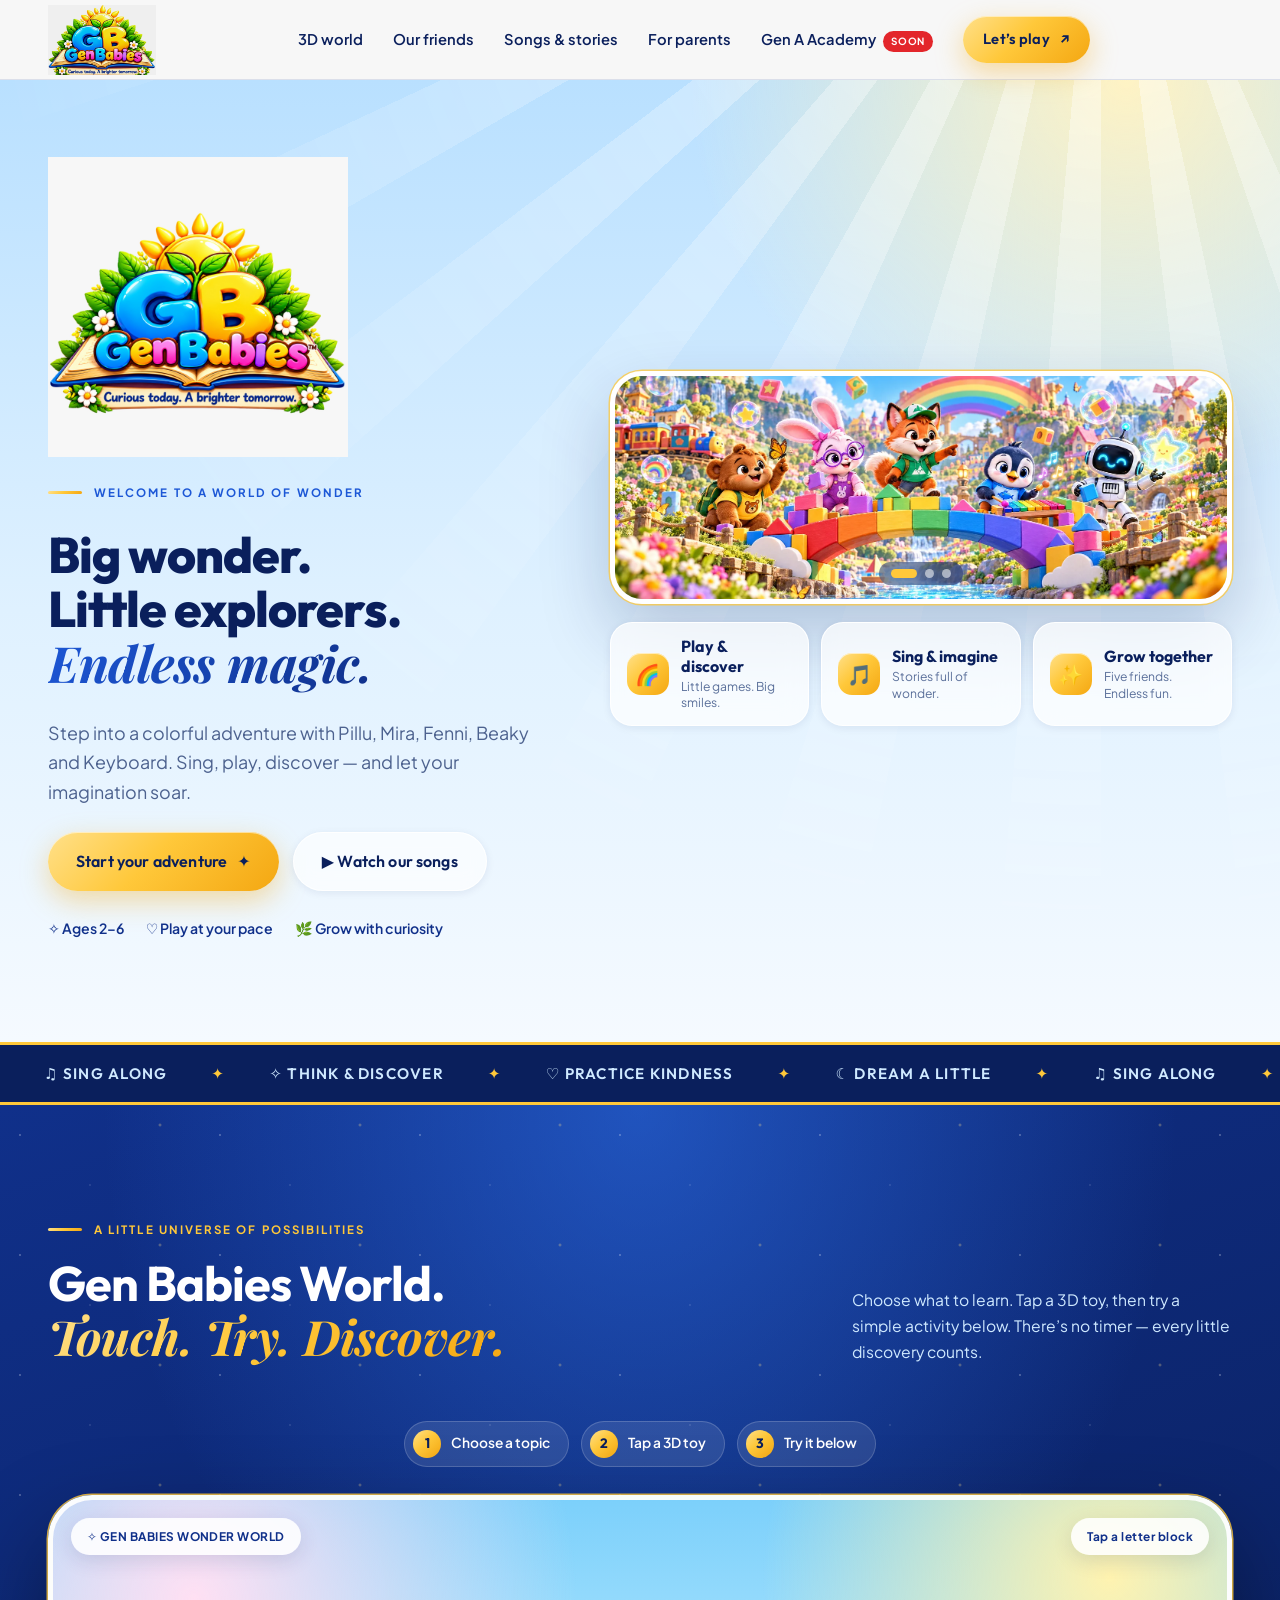
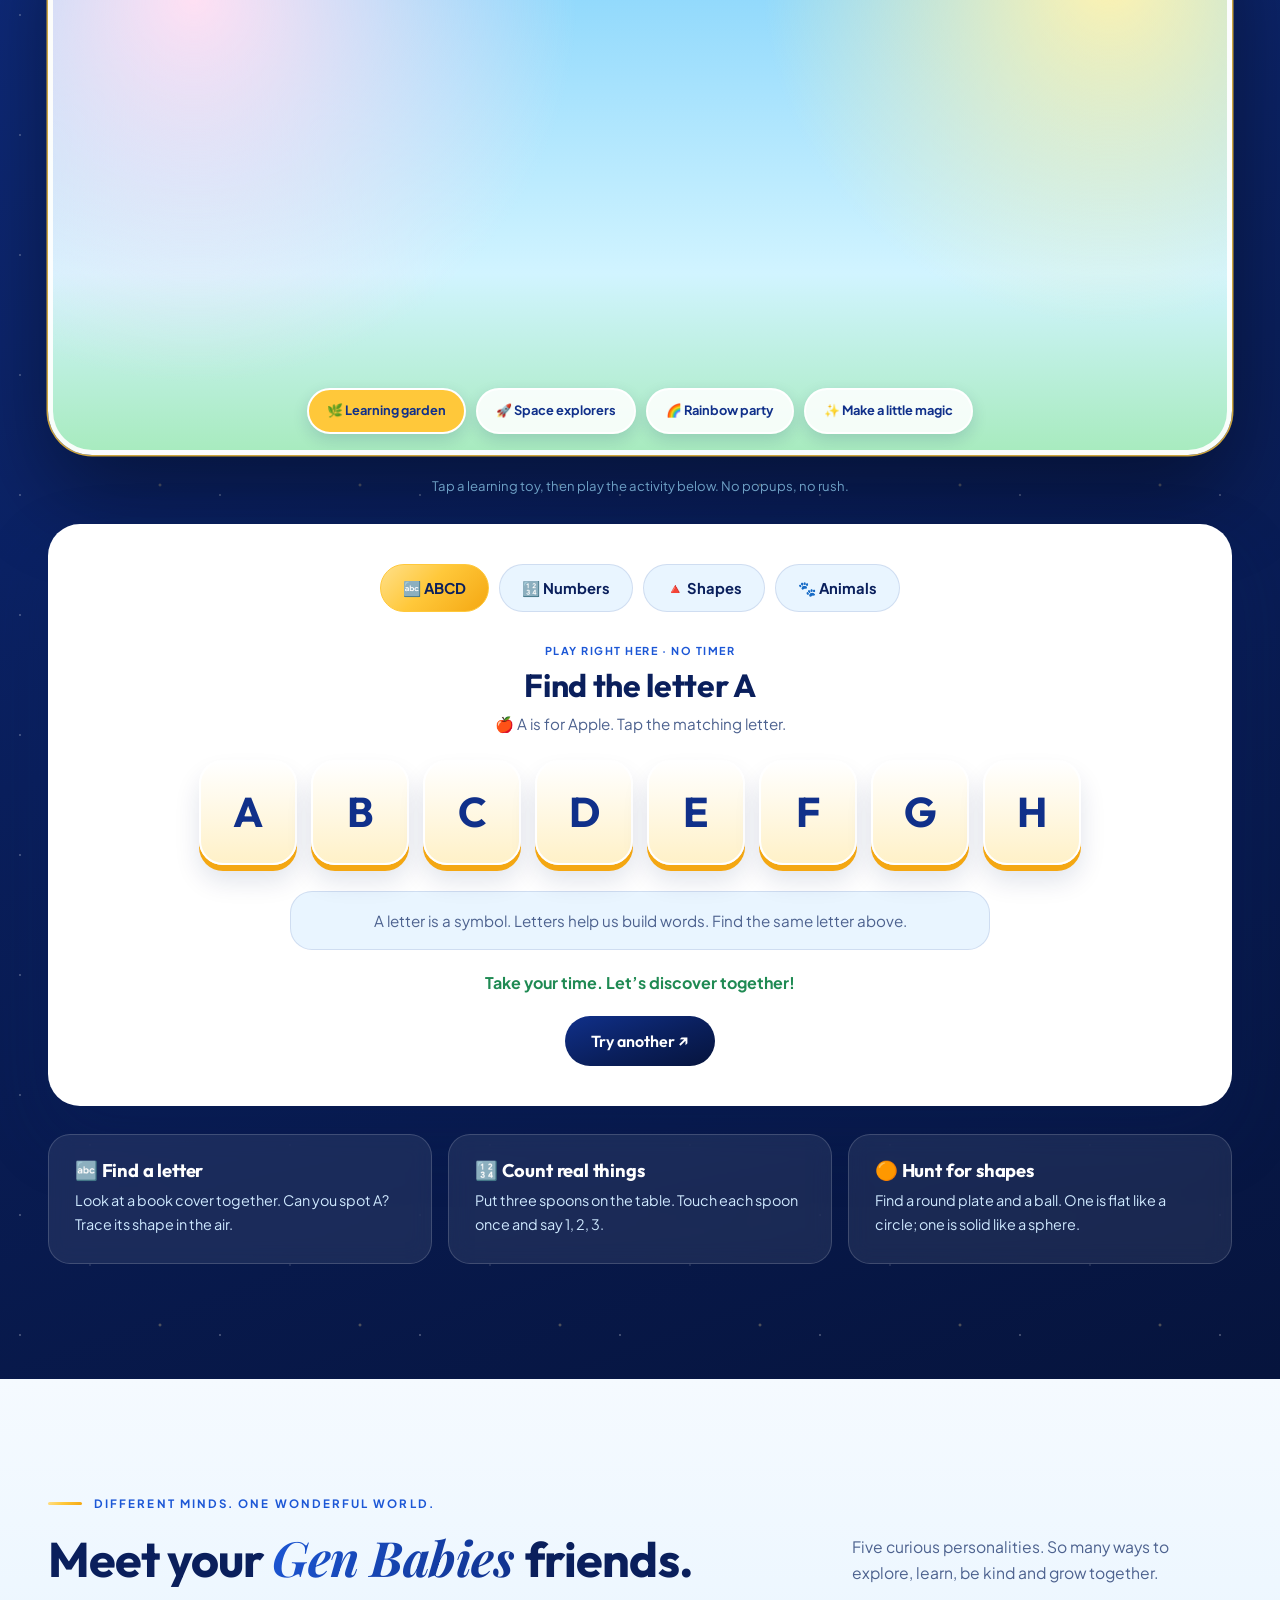
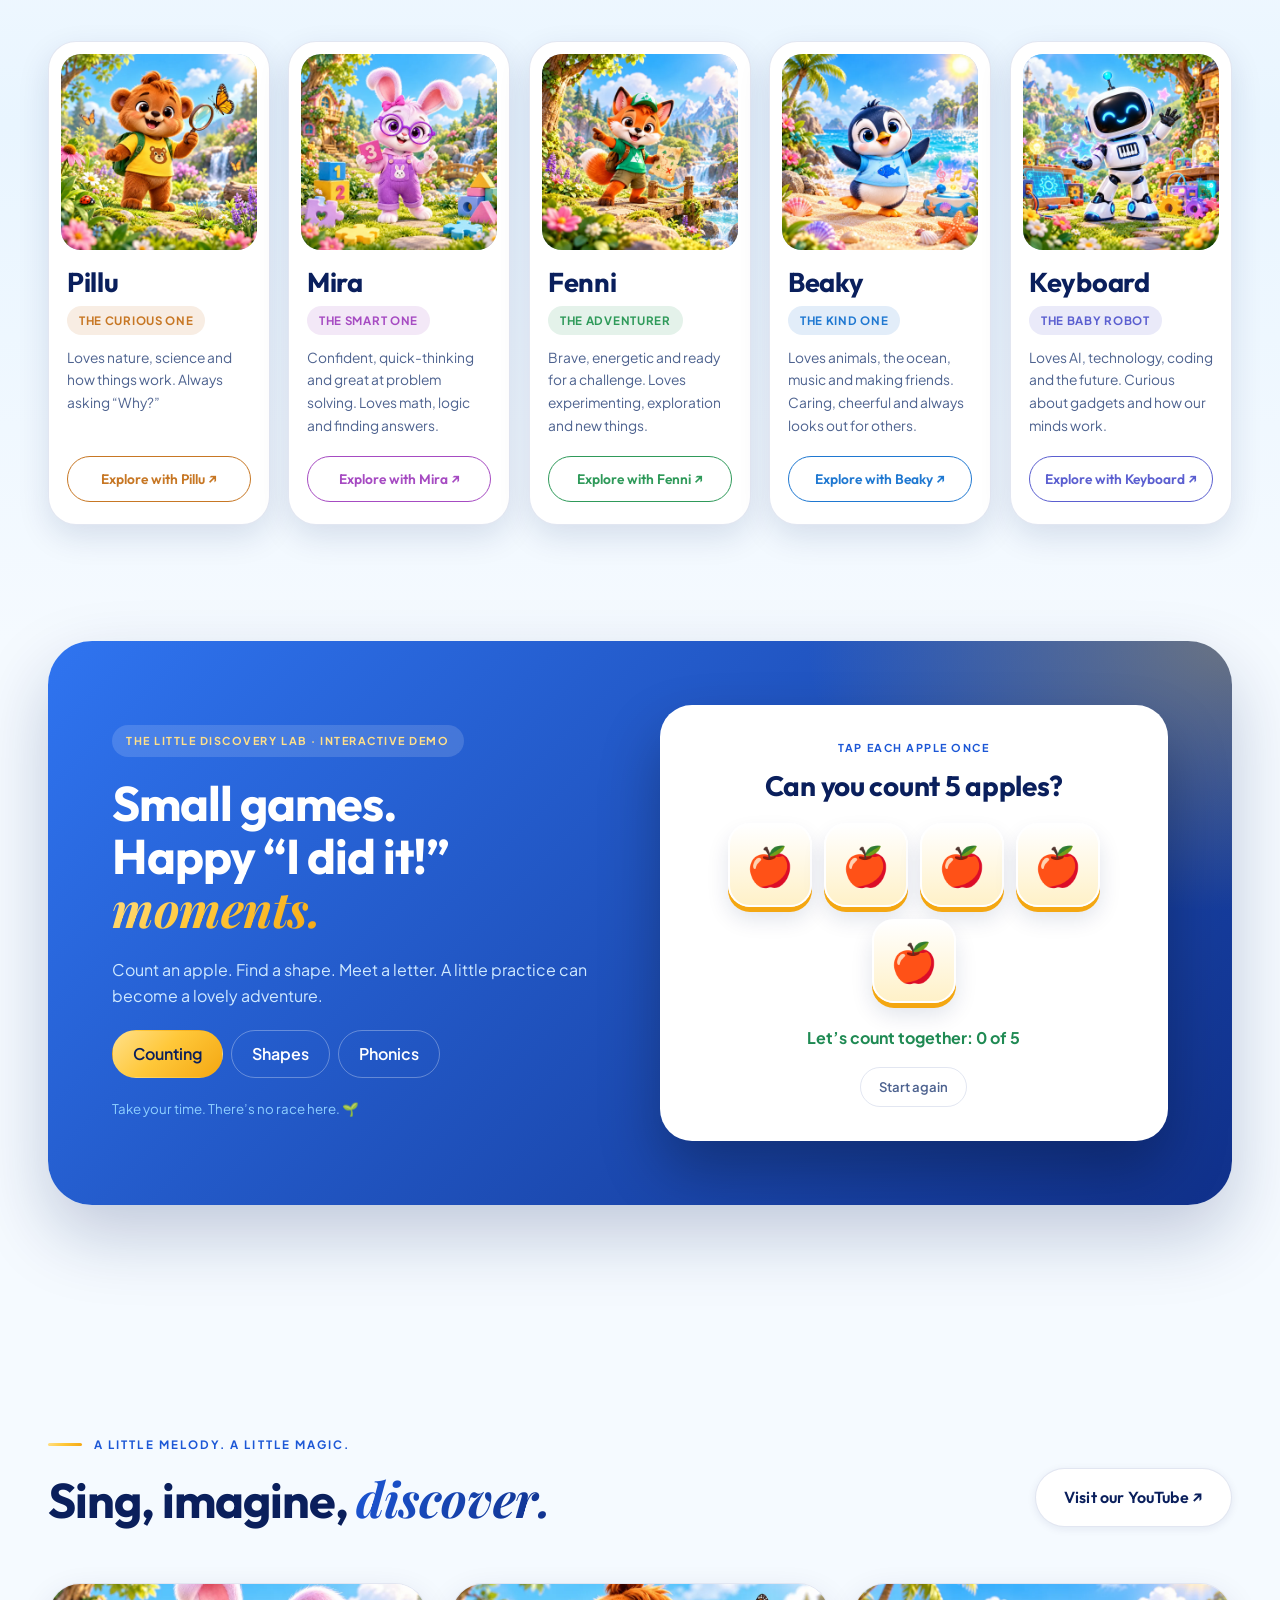
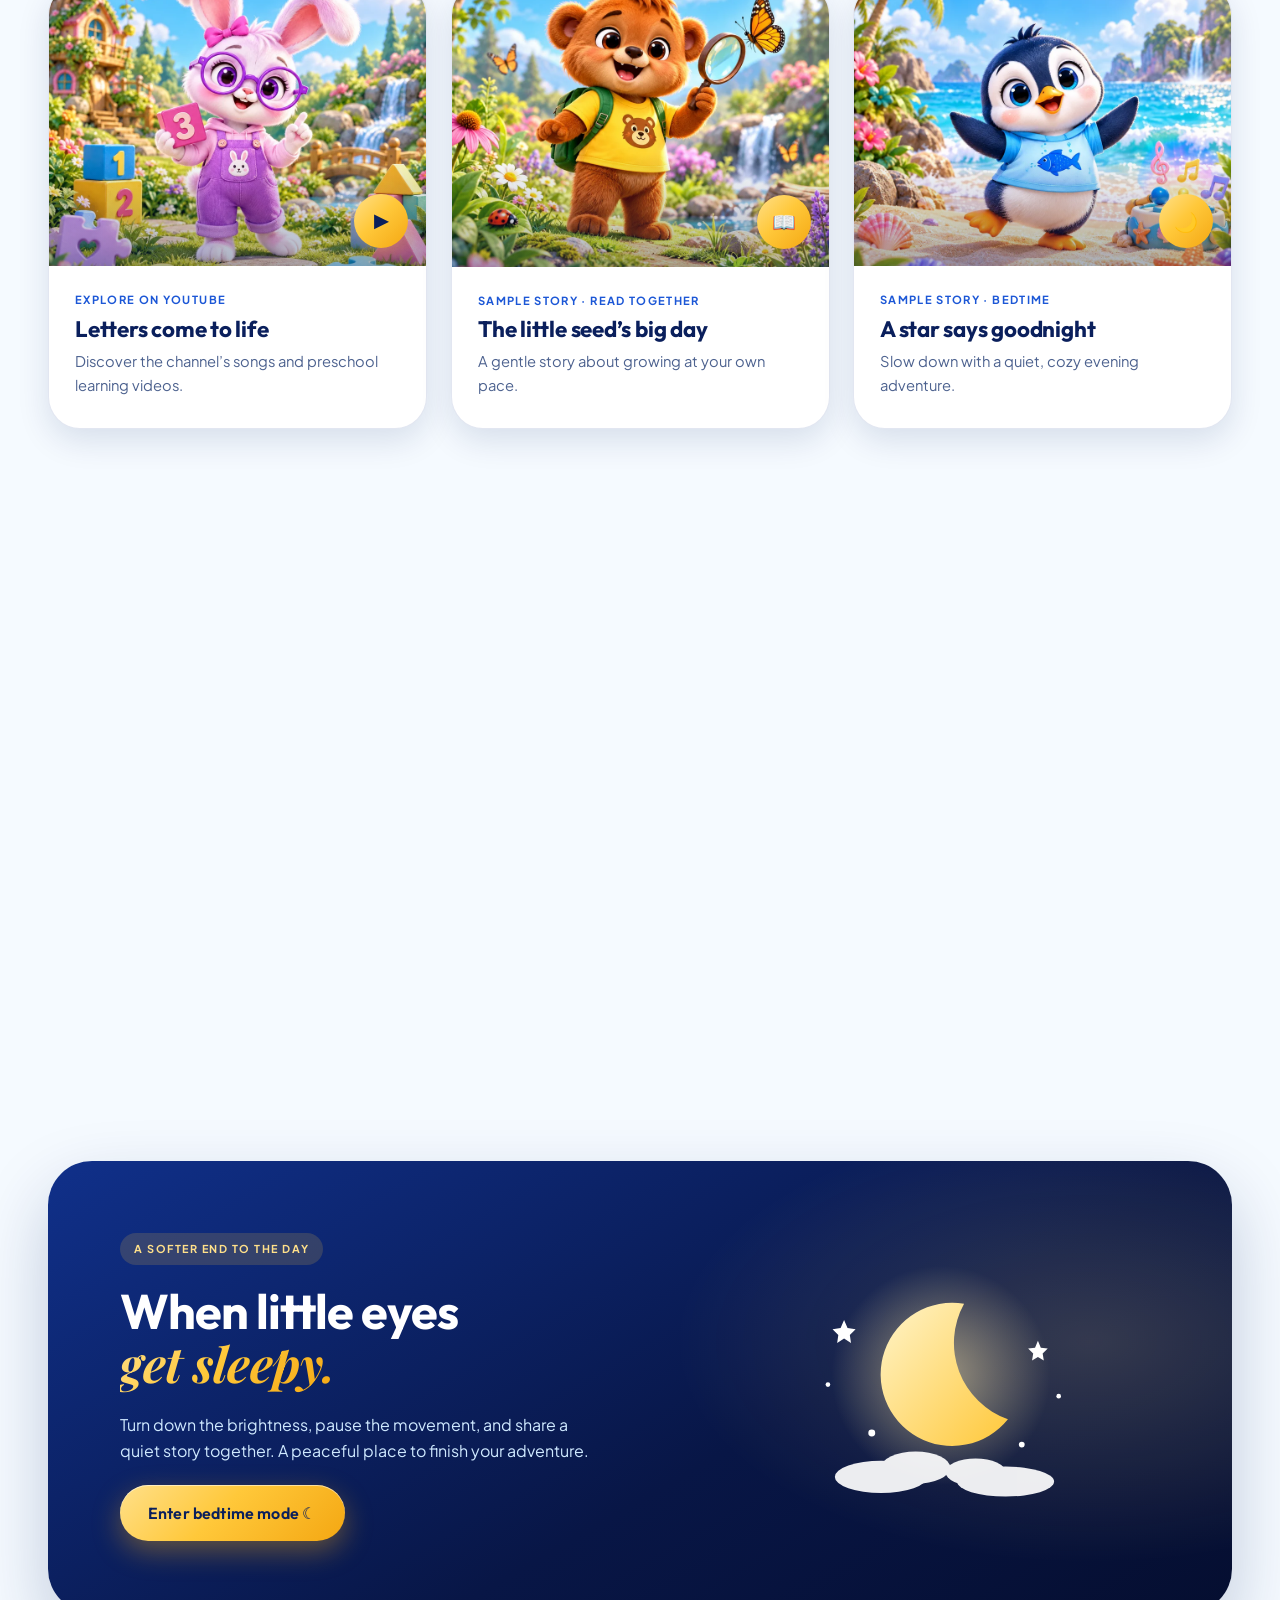
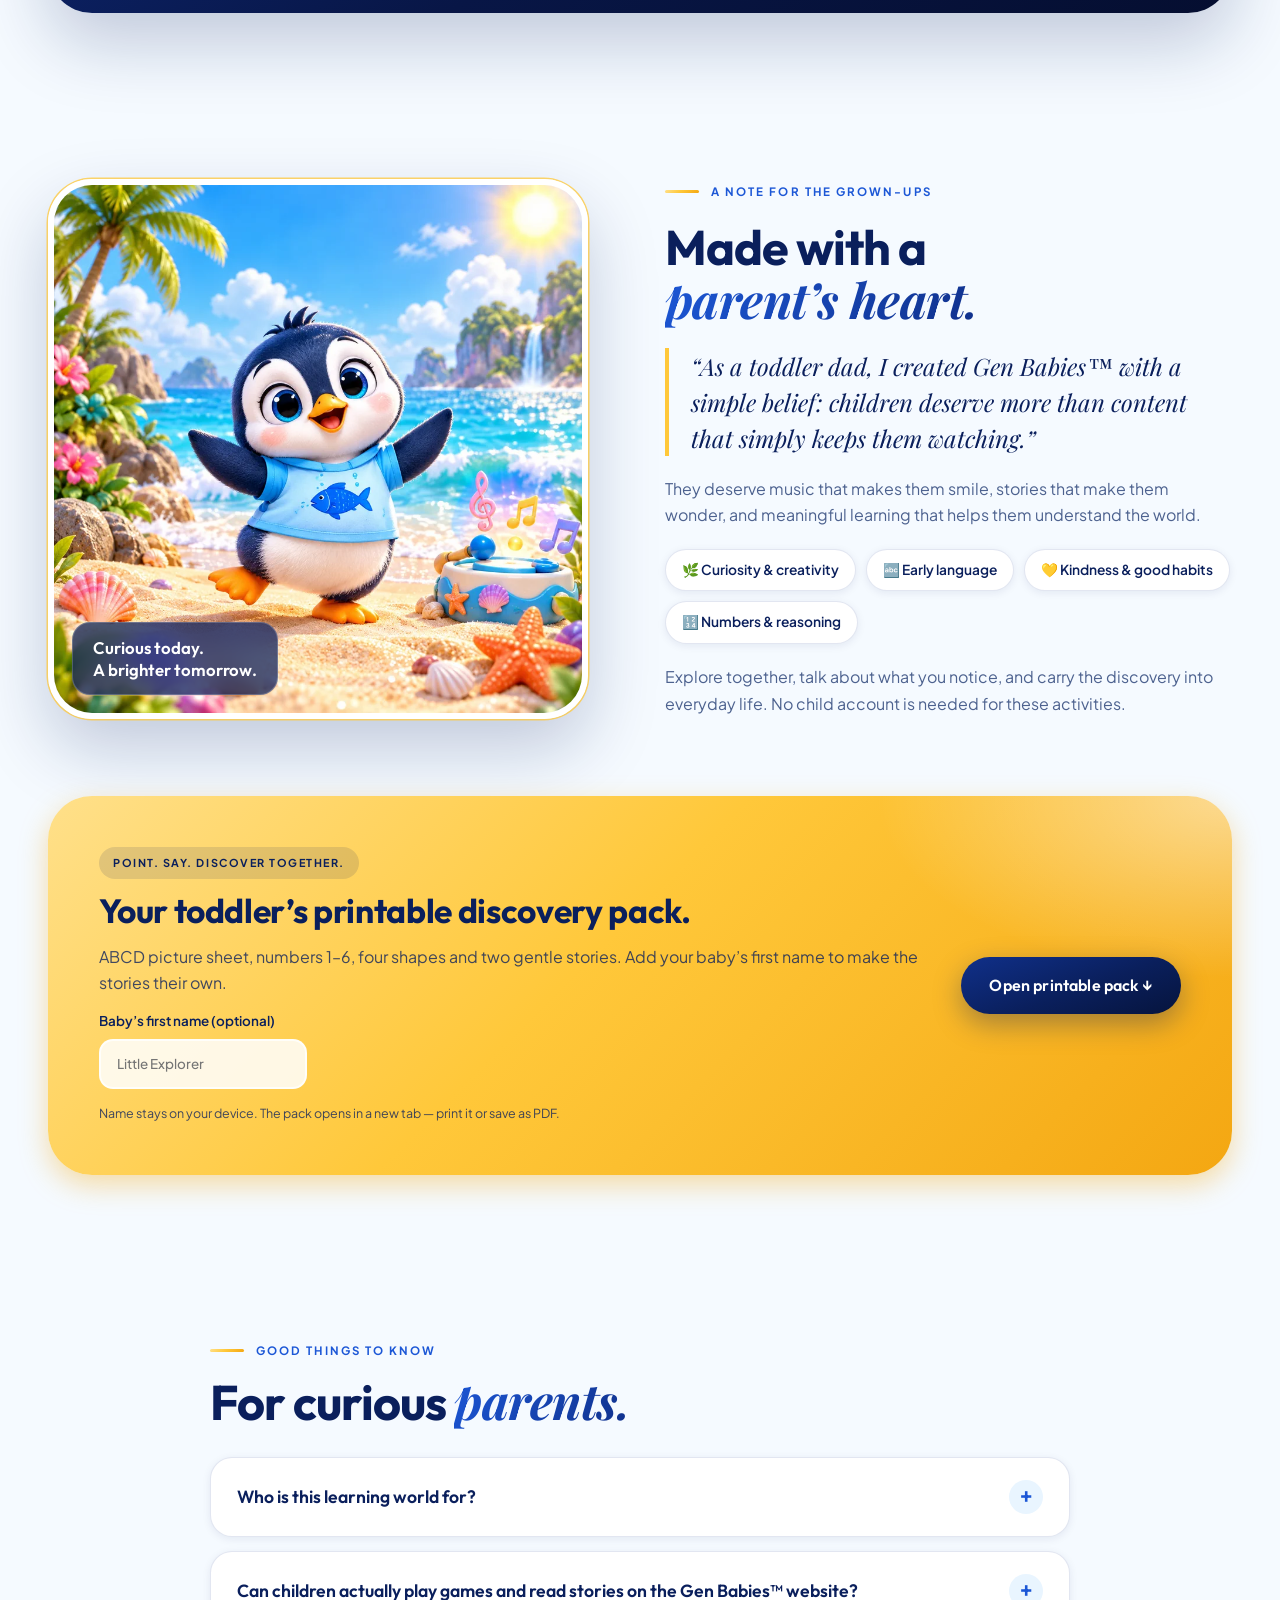
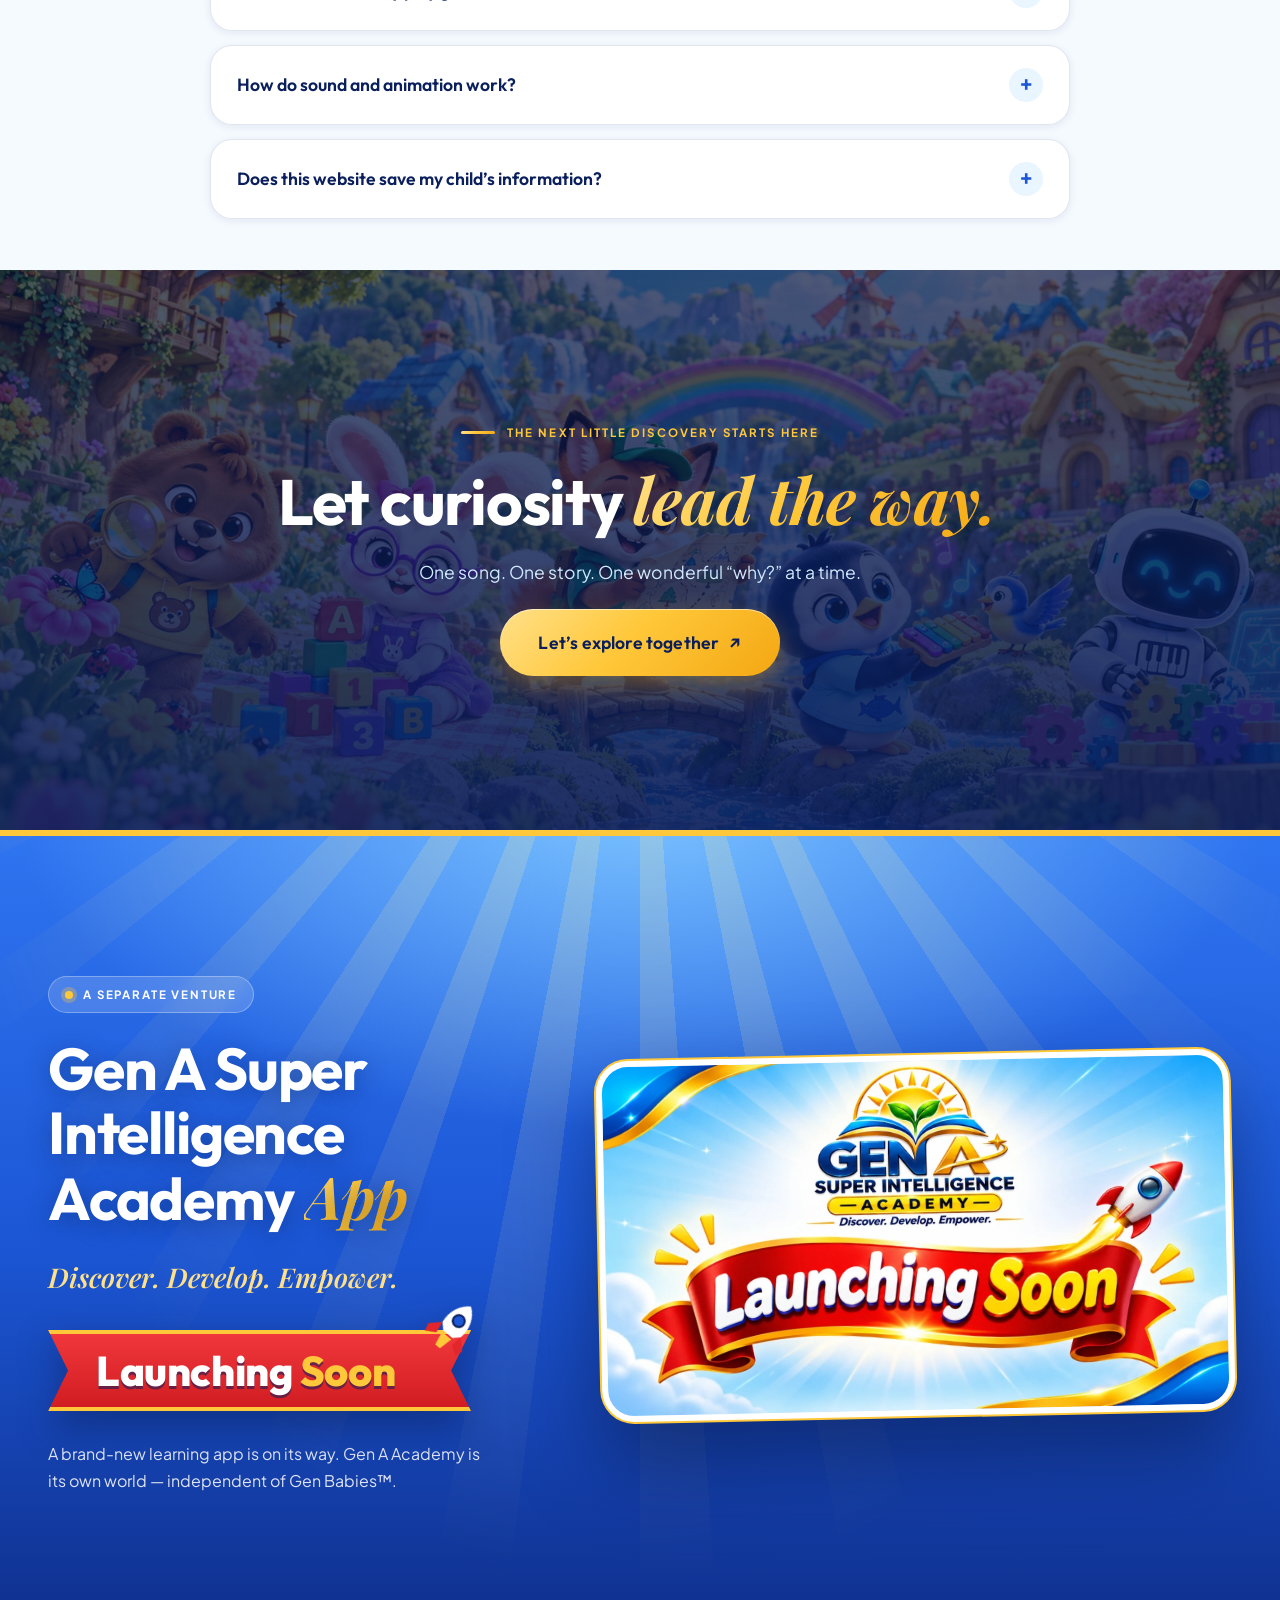
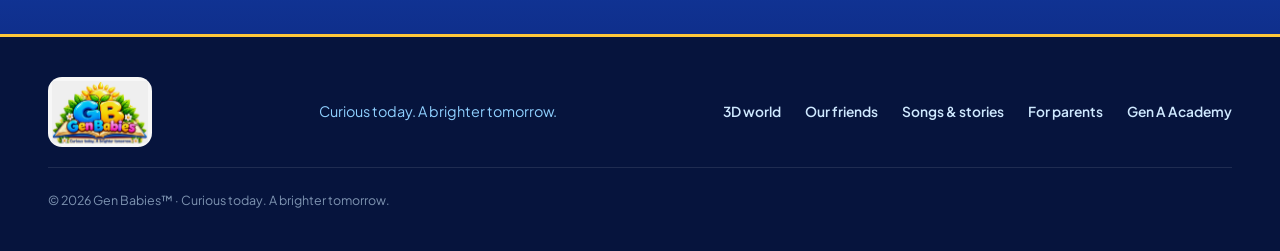
==== commit 304af319: "Update index.html" ====
--- a/index.html
+++ b/index.html
@@ -60,6 +60,7 @@
     <section class="hero">
       <div class="container hero-grid">
         <div class="hero-copy reveal">
+          <img class="hero-logo" src="logo.jpeg" alt="Gen Babies — Curious today. A brighter tomorrow." width="300" height="196">
           <div class="eyebrow">Welcome to a world of wonder</div>
           <h1>Big wonder.<br>Little explorers.<br><em>Endless magic.</em></h1>
           <p class="lead">Step into a colorful adventure with Pillu, Mira, Fenni, Beaky and Keyboard. Sing, play, discover — and let your imagination soar.</p>
@@ -271,6 +272,25 @@
               <p>Slow down with a quiet, cozy evening adventure.</p>
             </div>
           </button>
+        </div>
+      </div>
+    </section>
+
+    <!-- ════════════ MUSIC: SING-ALONG INSTRUMENTALS ════════════ -->
+    <section class="section-tight music-wrap" id="music" aria-labelledby="music-title">
+      <div class="container">
+        <div class="music reveal">
+          <img class="music-cover" src="assets/images/sing-along-vol1.webp" width="334" height="332" alt="Sing-Along Instrumentals Vol. 1 album cover" loading="lazy">
+          <div class="music-copy">
+            <p class="music-kicker">Your highly requested playlist is finally ready!</p>
+            <h2 id="music-title">Sing-Along Instrumentals Vol. 1</h2>
+            <p>You are free to stream our songs at your school programs.</p>
+          </div>
+          <div class="music-links">
+            <a class="music-btn spotify" href="https://bit.ly/genbabiesspotify" target="_blank" rel="noopener">Listen on Spotify</a>
+            <a class="music-btn apple" href="https://apple.co/47GxyeW" target="_blank" rel="noopener">Listen on Apple Music</a>
+            <a class="music-btn amazon" href="https://amzn.to/47NxVUX" target="_blank" rel="noopener">Listen on Amazon Music</a>
+          </div>
         </div>
       </div>
     </section>
@@ -358,8 +378,8 @@
             <p>Gen Babies is designed for ages 2–6, with a grown-up nearby. Choose activities based on your child’s interests and comfort rather than a fixed pace.</p>
           </details>
           <details>
-            <summary>Are the games and stories real?</summary>
-            <p>The three discovery games work right here on the website. The two short stories are original sample content. YouTube links open the actual Gen Babies channel; no video titles or audience figures have been invented.</p>
+            <summary>Can children actually play games and read stories on the Gen Babies™ website?</summary>
+            <p>Yes! Gen Babies™ offers interactive discovery games that children can play directly on our website, along with sample stories to explore. You can also visit our official YouTube channel to discover our videos and learning adventures.</p>
           </details>
           <details>
             <summary>How do sound and animation work?</summary>
--- a/assets/css/sections.css
+++ b/assets/css/sections.css
@@ -9,9 +9,7 @@
   top: 0;
   z-index: 100;
   height: var(--header-h);
-  background: color-mix(in srgb, var(--surface) 84%, transparent);
-  backdrop-filter: blur(18px) saturate(1.4);
-  -webkit-backdrop-filter: blur(18px) saturate(1.4);
+  background: #f7f7f7; /* matches the logo's backdrop so it blends in */
   border-bottom: 1px solid var(--line);
   transition: box-shadow .3s, background .6s;
 }
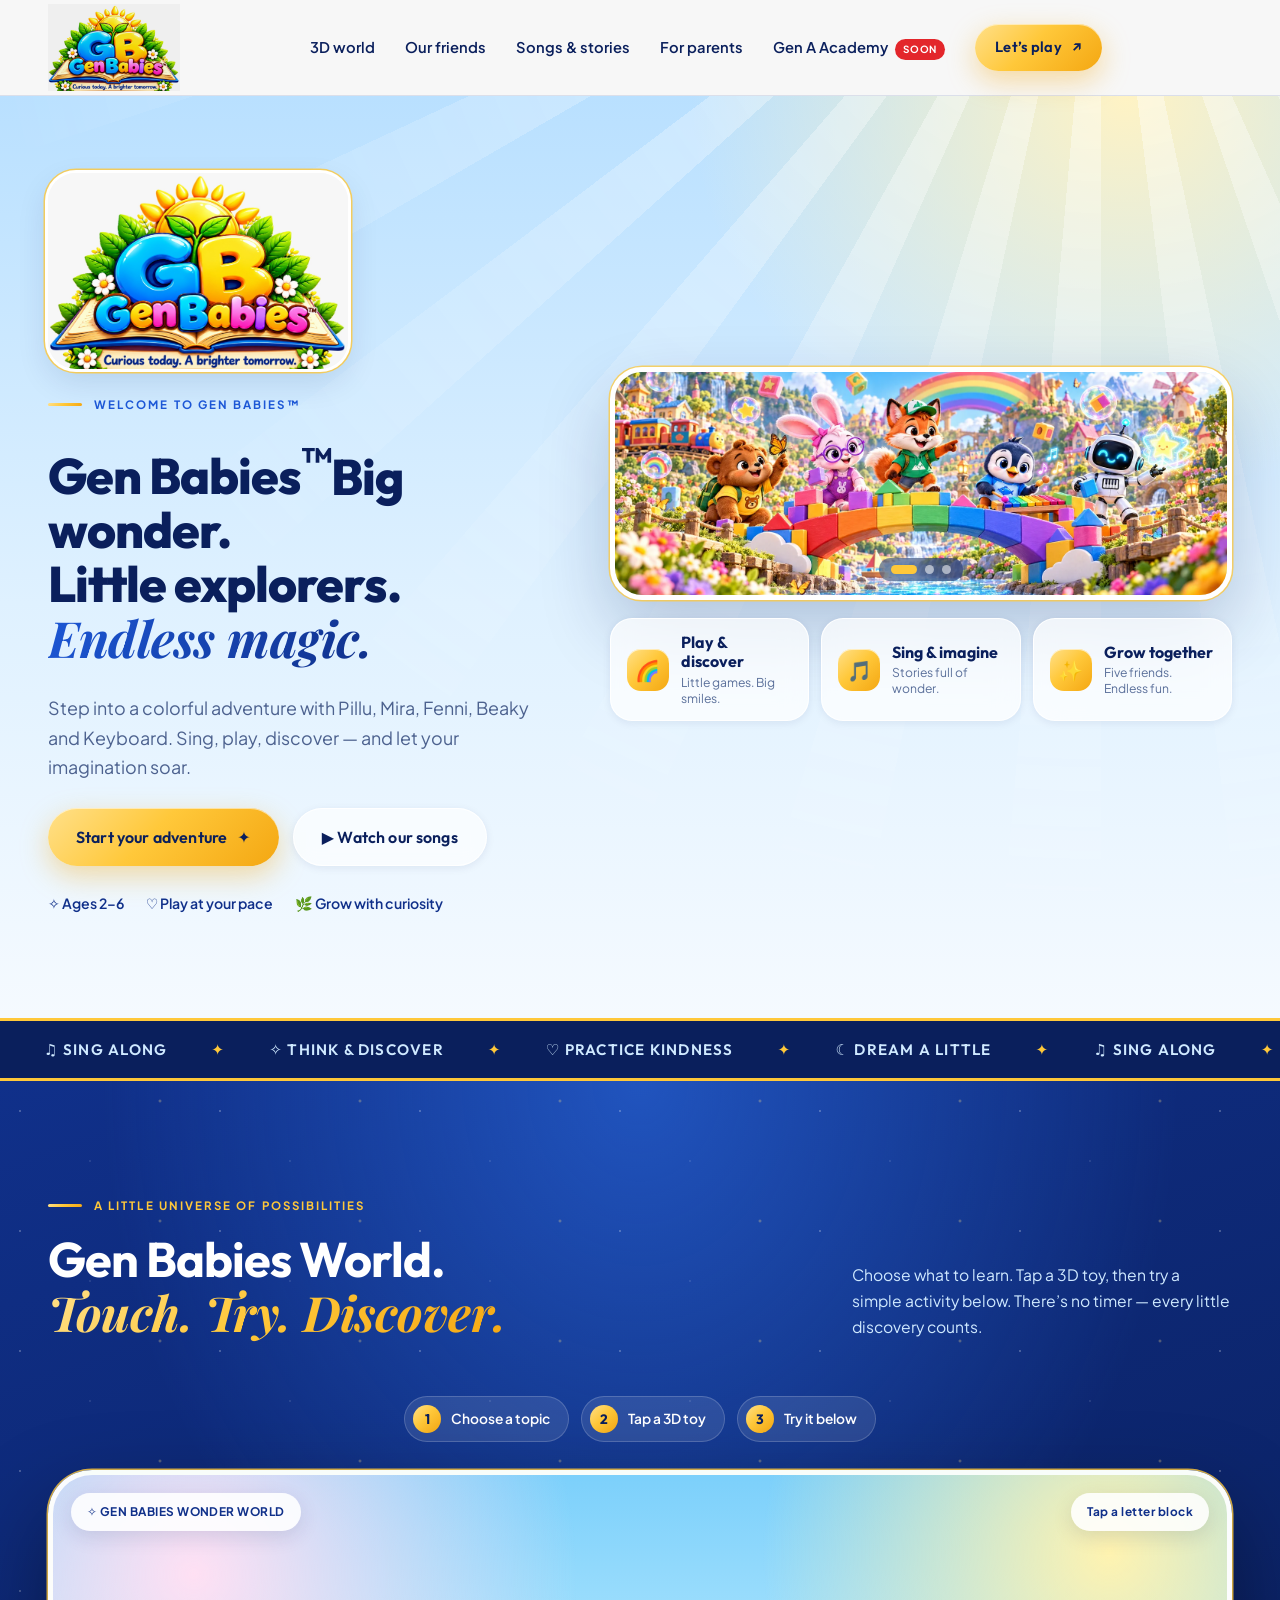
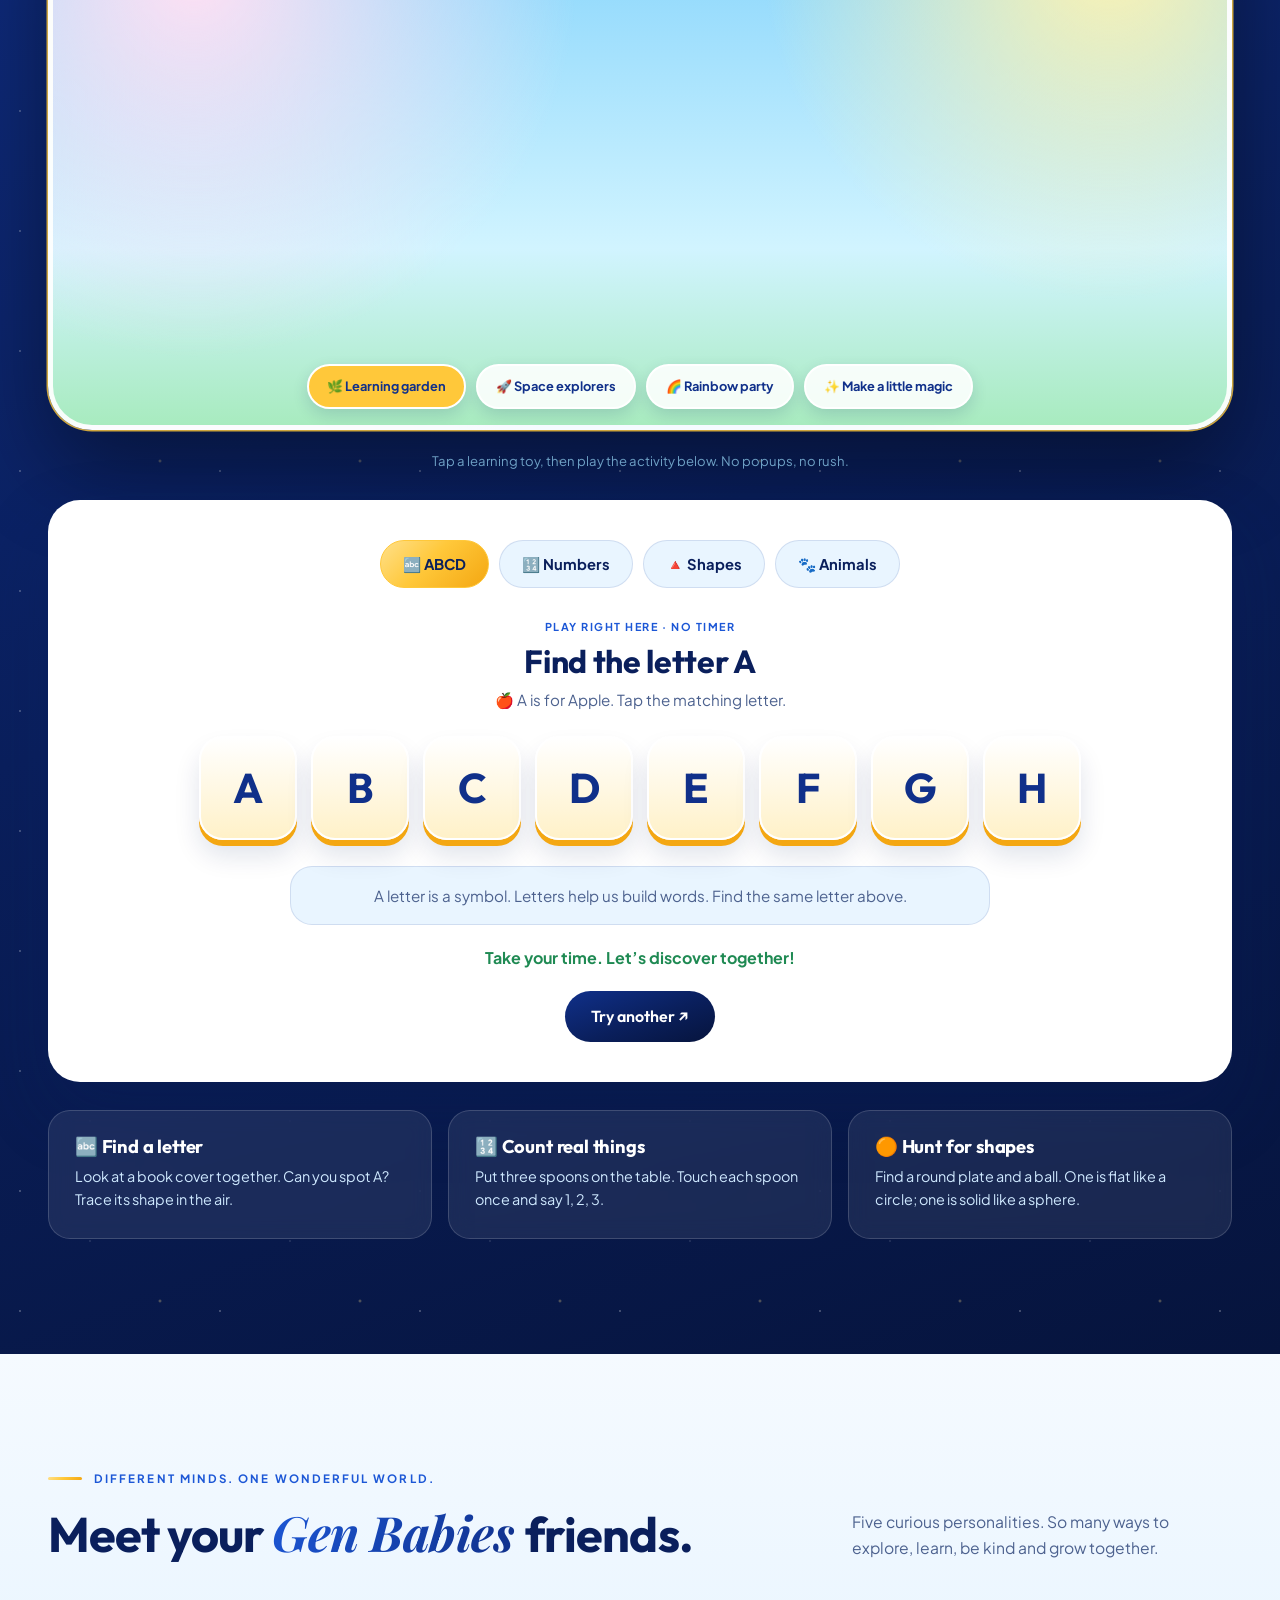
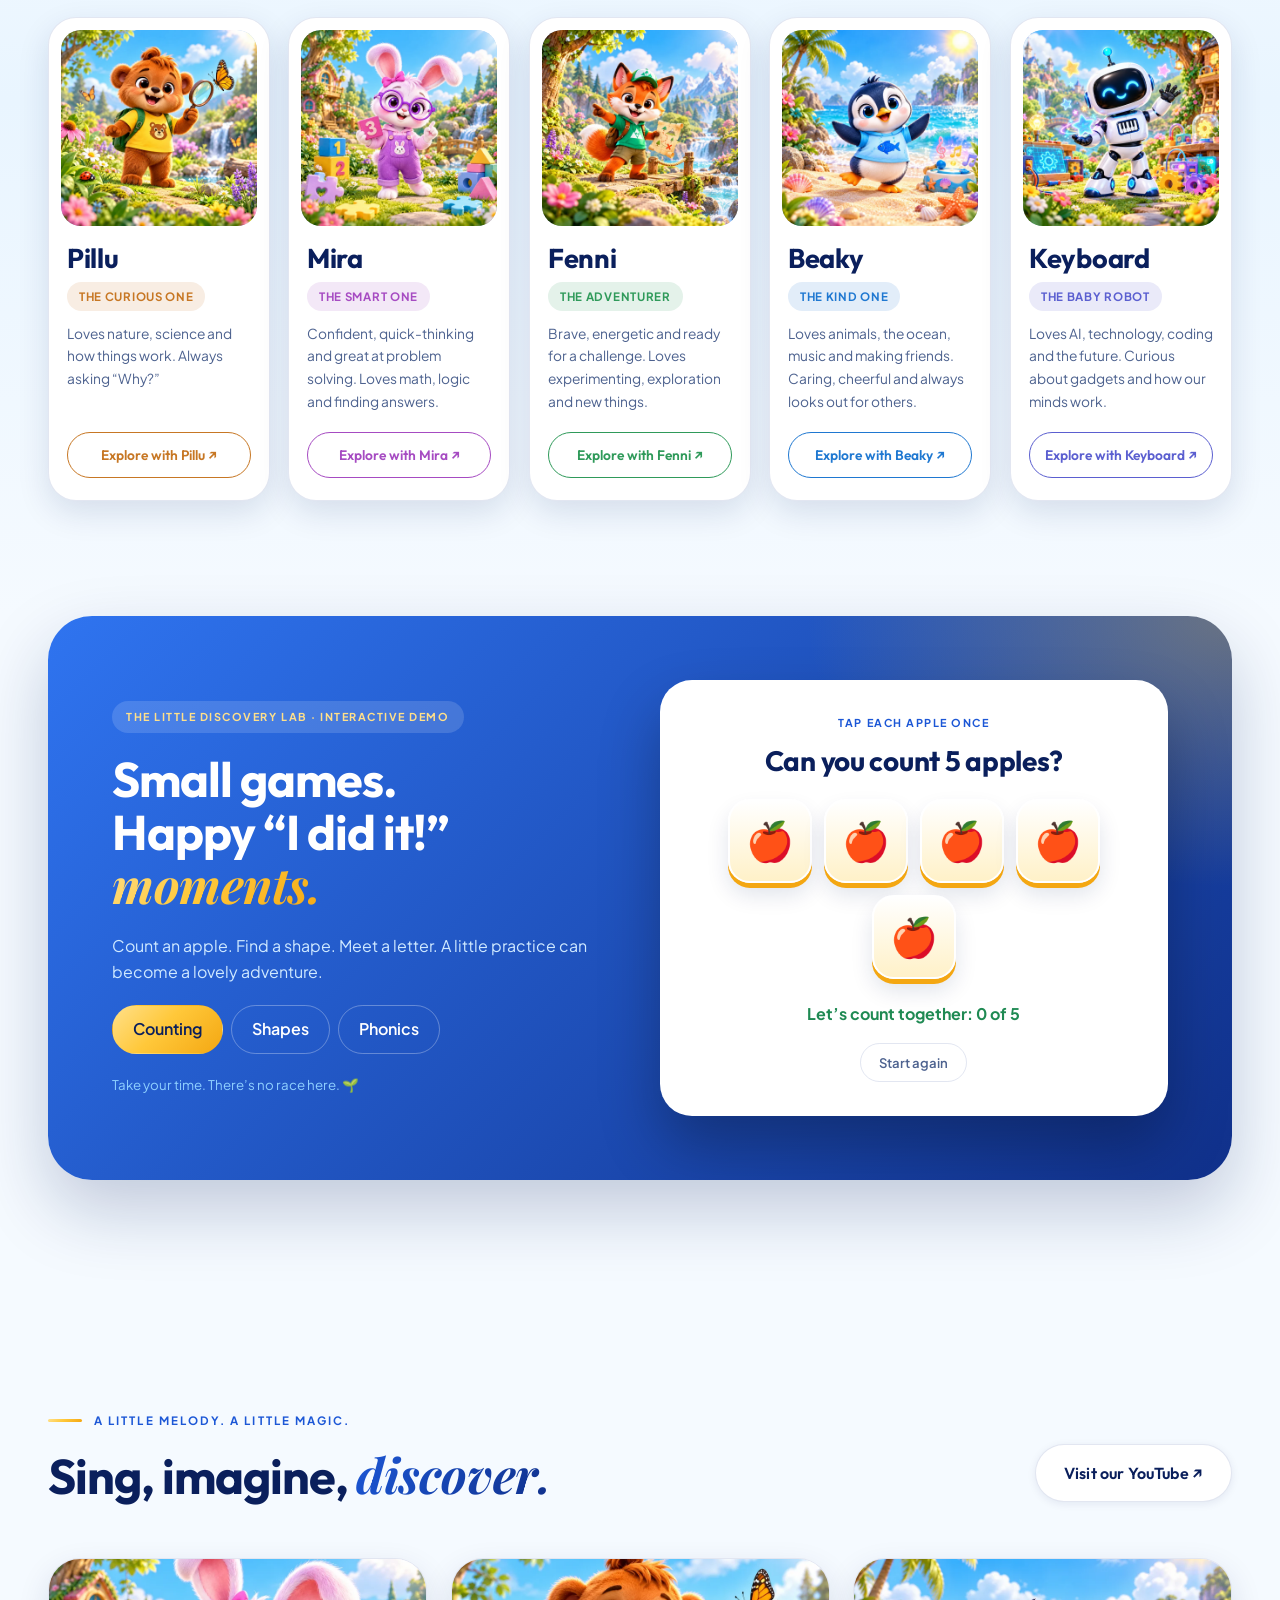
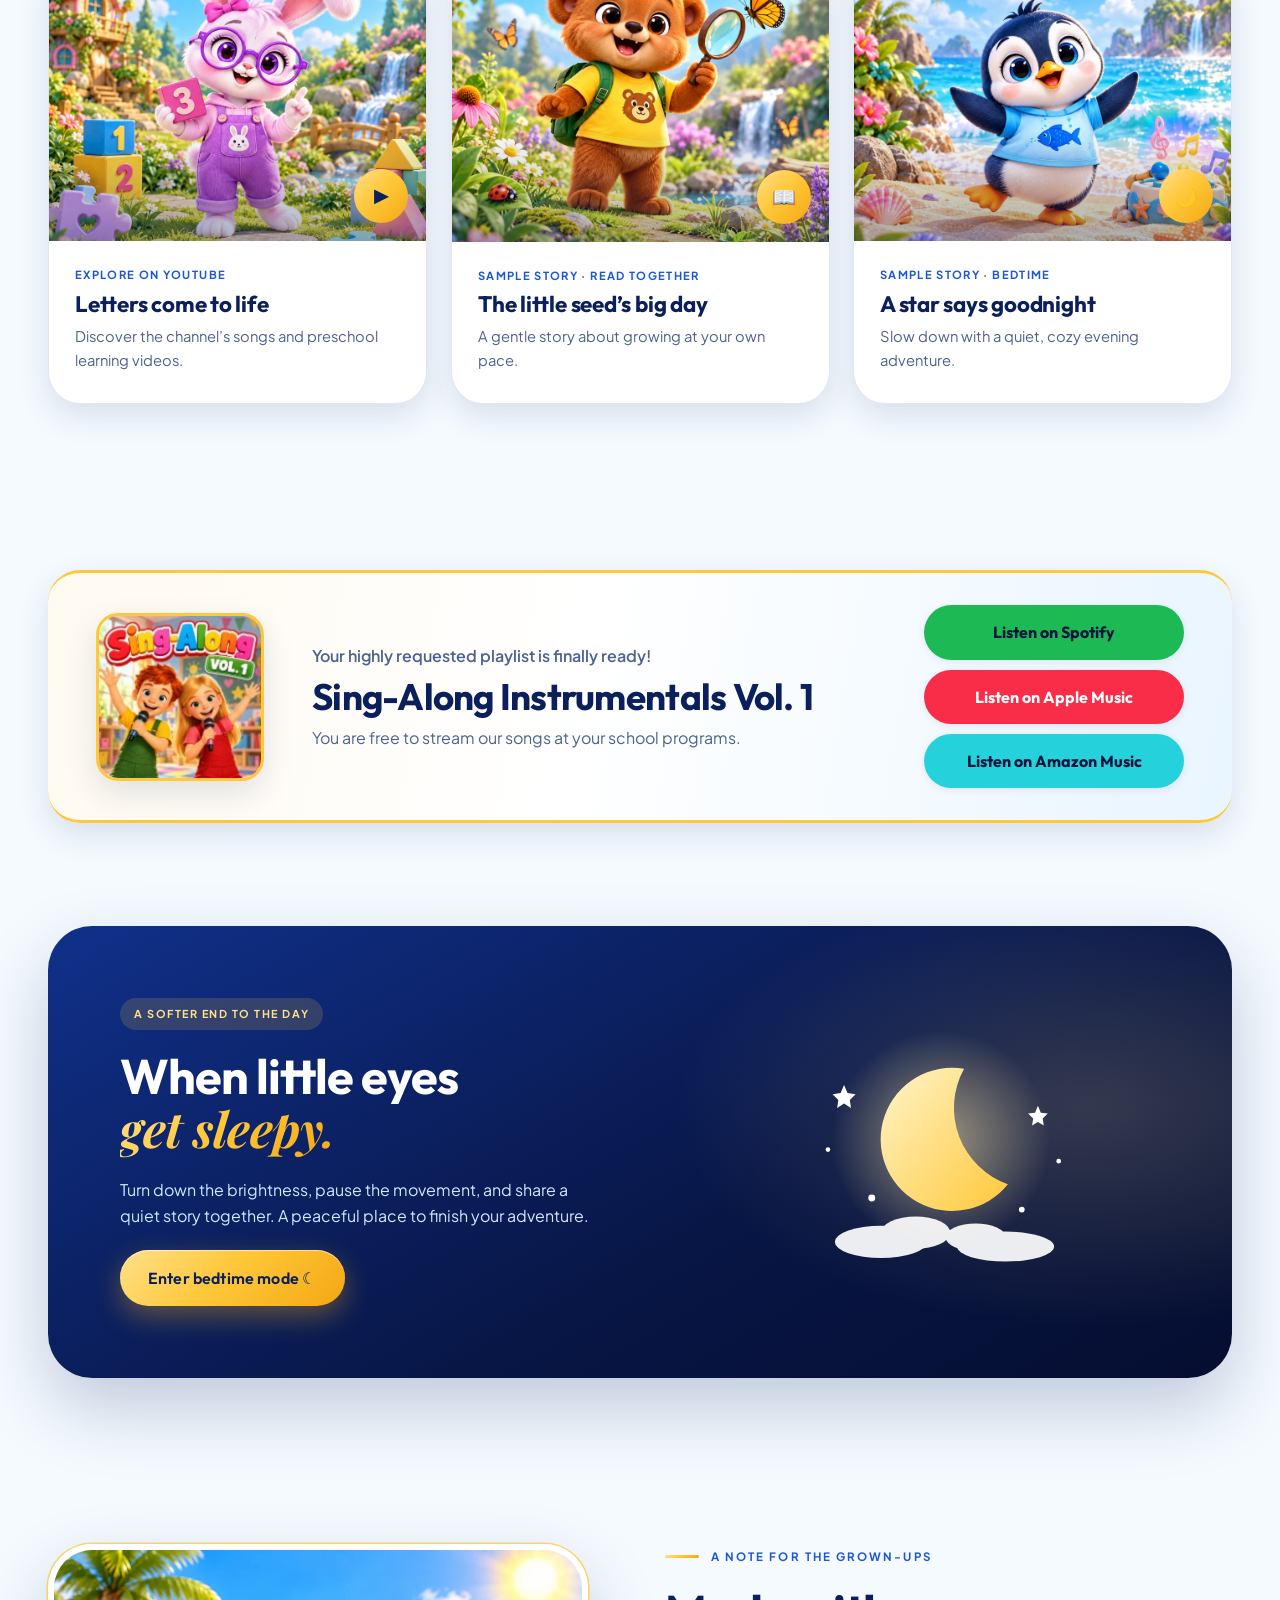
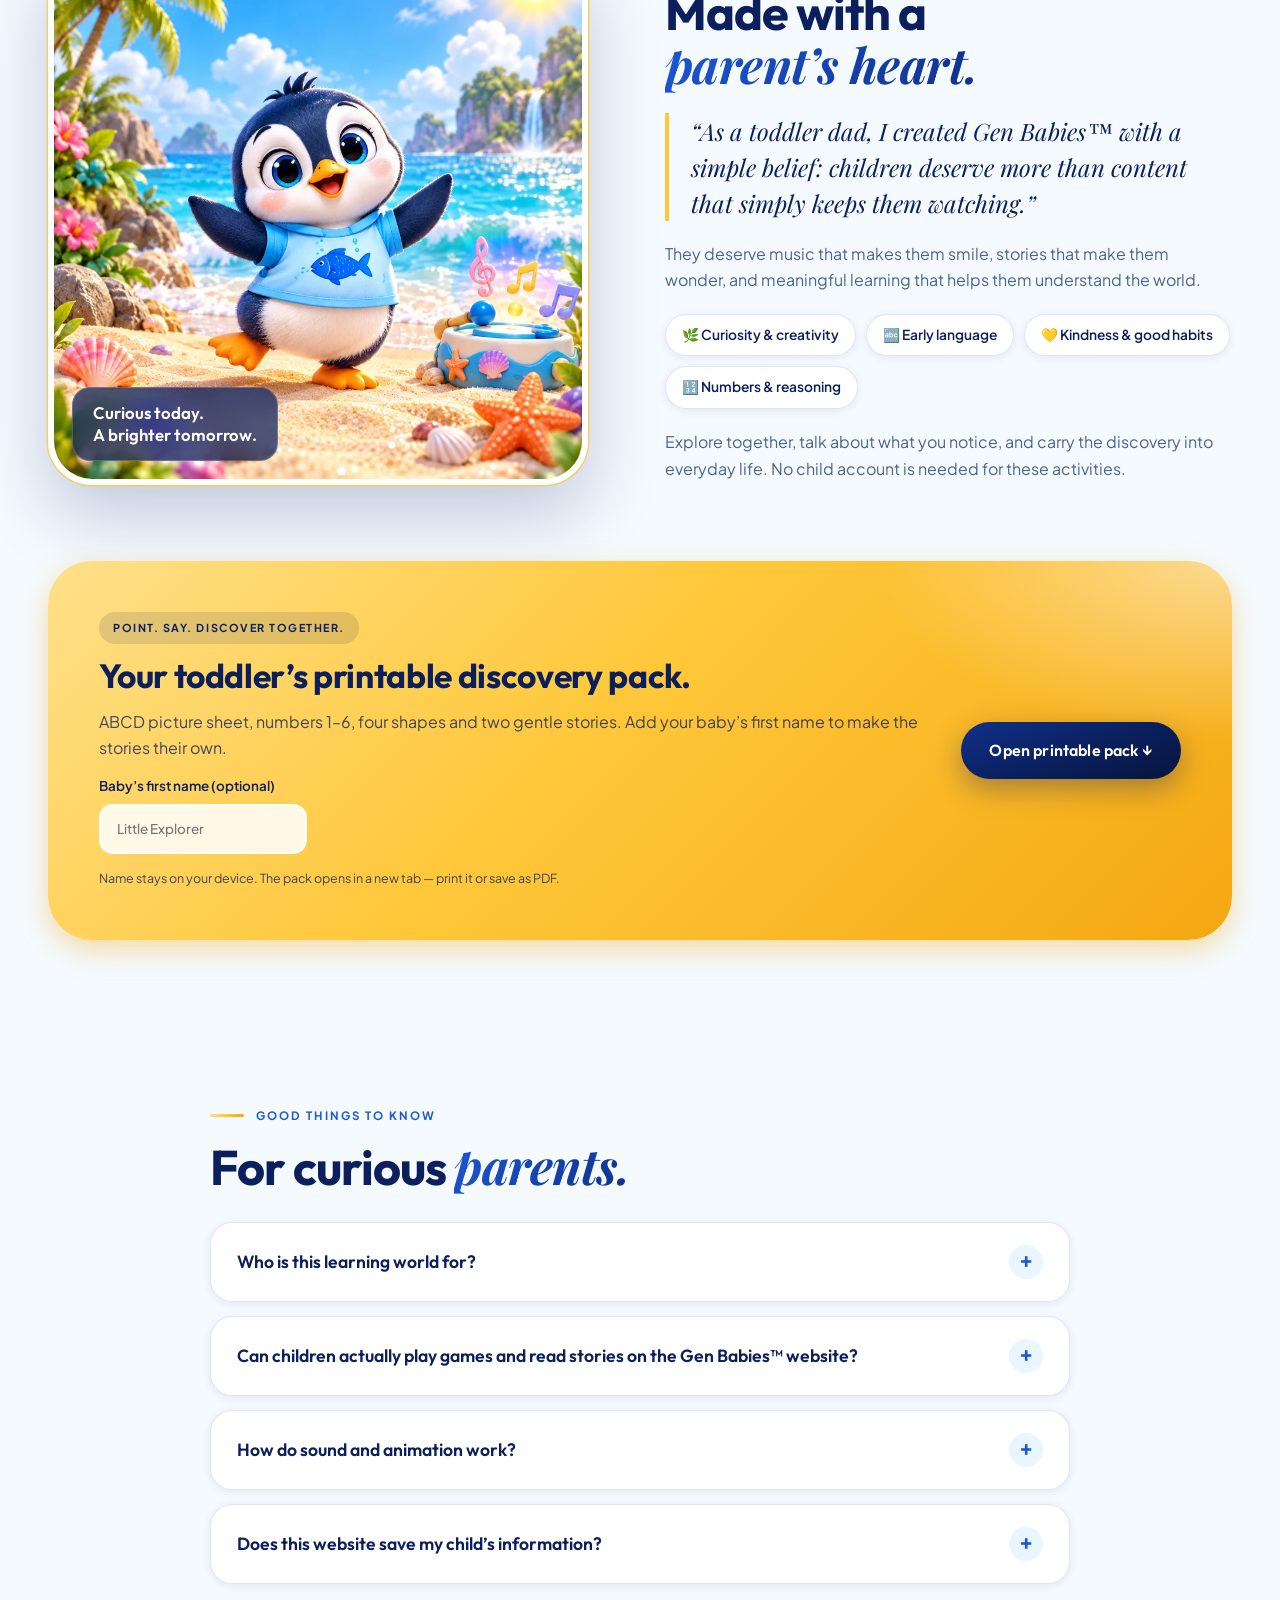
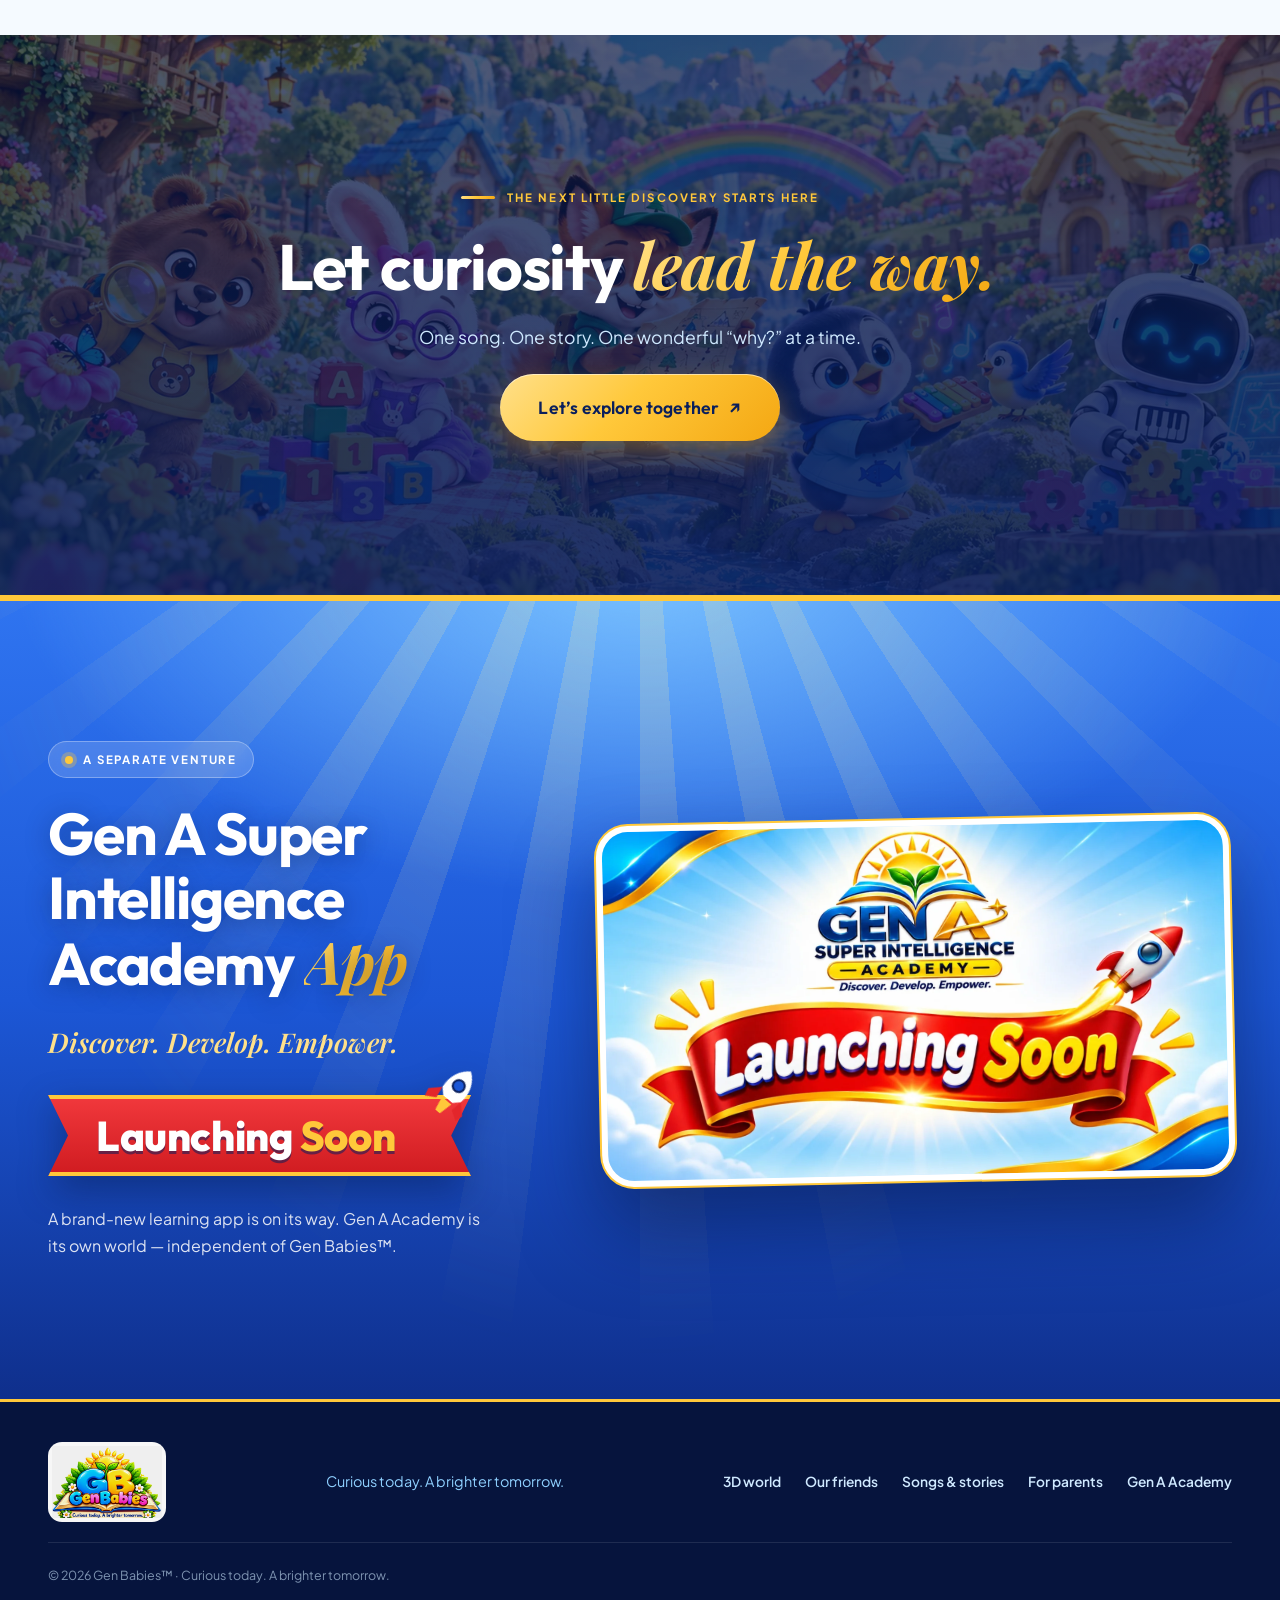
==== commit 35779f5b: "Update index.html" ====
--- a/index.html
+++ b/index.html
@@ -61,13 +61,13 @@
       <div class="container hero-grid">
         <div class="hero-copy reveal">
           <img class="hero-logo" src="logo.jpeg" alt="Gen Babies — Curious today. A brighter tomorrow." width="300" height="196">
-          <div class="eyebrow">Welcome to a world of wonder</div>
-          <h1>Big wonder.<br>Little explorers.<br><em>Endless magic.</em></h1>
+          <div class="eyebrow">Welcome to Gen Babies™</div>
+          <h1><span class="h1-brand">Gen Babies<sup>™</sup></span>Big wonder.<br>Little explorers.<br><em>Endless magic.</em></h1>
           <p class="lead">Step into a colorful adventure with Pillu, Mira, Fenni, Beaky and Keyboard. Sing, play, discover — and let your imagination soar.</p>
 
           <div class="actions">
             <a class="btn btn-gold" href="#friends">Start your adventure <span aria-hidden="true">✦</span></a>
-            <a class="btn btn-ghost" href="https://www.youtube.com/@GenBabiesTM" target="_blank" rel="noopener">▶ Watch our songs</a>
+            <a class="btn btn-ghost" href="https://www.youtube.com/@GenBabies" target="_blank" rel="noopener">▶ Watch our songs</a>
           </div>
 
           <ul class="trust">
@@ -242,11 +242,11 @@
             <div class="eyebrow">A little melody. A little magic.</div>
             <h2>Sing, imagine, <em>discover.</em></h2>
           </div>
-          <a class="btn btn-outline" href="https://www.youtube.com/@GenBabiesTM" target="_blank" rel="noopener">Visit our YouTube ↗</a>
+          <a class="btn btn-outline" href="https://www.youtube.com/@GenBabies" target="_blank" rel="noopener">Visit our YouTube ↗</a>
         </div>
 
         <div class="songs">
-          <a class="song tilt reveal" href="https://www.youtube.com/@GenBabiesTM" target="_blank" rel="noopener">
+          <a class="song tilt reveal" href="https://www.youtube.com/@GenBabies" target="_blank" rel="noopener">
             <div class="poster"><img src="assets/images/mira.webp" width="900" height="900" alt="Illustrated learning adventure with Mira" loading="lazy"><span class="play">▶</span></div>
             <div class="song-text">
               <span class="kicker">Explore on YouTube</span>
--- a/assets/css/components.css
+++ b/assets/css/components.css
@@ -156,14 +156,28 @@
 /* ---------- Logo (logo.jpeg lives at the site root) ----------
    The artwork is a square with generous empty margins, so it is cropped
    to its visible content with object-fit instead of being shrunk. */
-.site-logo {
+.site-logo,
+.hero-logo {
   display: block;
-  width: 108px;
-  height: 70px;
   object-fit: cover;
   object-position: 50% 51%;
+}
+.site-logo {
+  width: 132px;
+  height: 87px;
   mix-blend-mode: multiply;   /* hides the logo's off-white backdrop */
 }
+.hero-logo {
+  width: 300px;
+  height: 196px;
+  max-width: 100%;
+  border-radius: 28px;
+  background: #f7f7f7;
+  box-shadow: 0 0 0 3px #fff, 0 0 0 4.5px rgba(255, 200, 58, .8), var(--shadow-md);
+}
 .site-footer .brand { padding: 4px; border-radius: 14px; background: #f7f7f7; }
-.site-footer .site-logo { width: 96px; height: 62px; }
-@media (max-width: 680px) { .site-logo { width: 90px; height: 58px; } }
+.site-footer .site-logo { width: 110px; height: 72px; }
+@media (max-width: 680px) {
+  .site-logo { width: 104px; height: 68px; }
+  .hero-logo { width: 230px; height: 150px; }
+}
--- a/assets/css/sections.css
+++ b/assets/css/sections.css
@@ -4,6 +4,8 @@
    ========================================================================== */
 
 /* ─────────────────────────── HEADER ─────────────────────────── */
+:root { --header-h: 96px; }
+
 .site-header {
   position: sticky;
   top: 0;
@@ -631,6 +633,50 @@
 .song-text h3 { font-size: 1.4rem; }
 .song-text p { font-size: .92rem; }
 
+/* ─────────────────────────── MUSIC BANNER ─────────────────────────── */
+.music {
+  display: grid;
+  grid-template-columns: auto 1fr auto;
+  align-items: center;
+  gap: clamp(20px, 4vw, 48px);
+  padding: clamp(20px, 3vw, 32px) clamp(20px, 4vw, 48px);
+  border-block: 3px solid var(--gold-400);
+  border-radius: var(--radius-lg);
+  background: linear-gradient(100deg, #fffaf0 0%, var(--surface) 45%, var(--surface-soft) 100%);
+  box-shadow: var(--shadow-md);
+}
+.music-cover {
+  width: clamp(120px, 14vw, 168px);
+  height: auto;
+  aspect-ratio: 1;
+  border-radius: 22px;
+  border: 3px solid var(--gold-400);
+  box-shadow: var(--shadow-md);
+}
+.music-copy { display: grid; gap: 8px; }
+.music-kicker { font-weight: 600; color: var(--muted); }
+.music h2 { font-size: clamp(1.5rem, 3vw, 2.3rem); }
+.music-links { display: grid; gap: 10px; min-width: 260px; }
+.music-btn {
+  display: block;
+  padding: 14px 26px;
+  border-radius: 999px;
+  text-align: center;
+  font-family: var(--font-display);
+  font-weight: 700;
+  box-shadow: var(--shadow-sm);
+  transition: transform .25s, box-shadow .25s, filter .25s;
+}
+.music-btn:hover { transform: translateY(-3px); box-shadow: var(--shadow-md); filter: brightness(1.05); }
+.music-btn.spotify { background: #1db954; color: #06143d; }
+.music-btn.apple { background: #fa2d48; color: #fff; }
+.music-btn.amazon { background: #25d1da; color: #06143d; }
+
+@media (max-width: 860px) {
+  .music { grid-template-columns: 1fr; justify-items: center; text-align: center; }
+  .music-links { width: 100%; max-width: 360px; }
+}
+
 /* ─────────────────────────── BEDTIME ─────────────────────────── */
 .bedtime {
   position: relative;
@@ -847,7 +893,7 @@
 }
 
 @media (max-width: 980px) {
-  :root { --header-h: 72px; }
+  :root { --header-h: 84px; }
 
   .nav-toggle { display: block; }
 
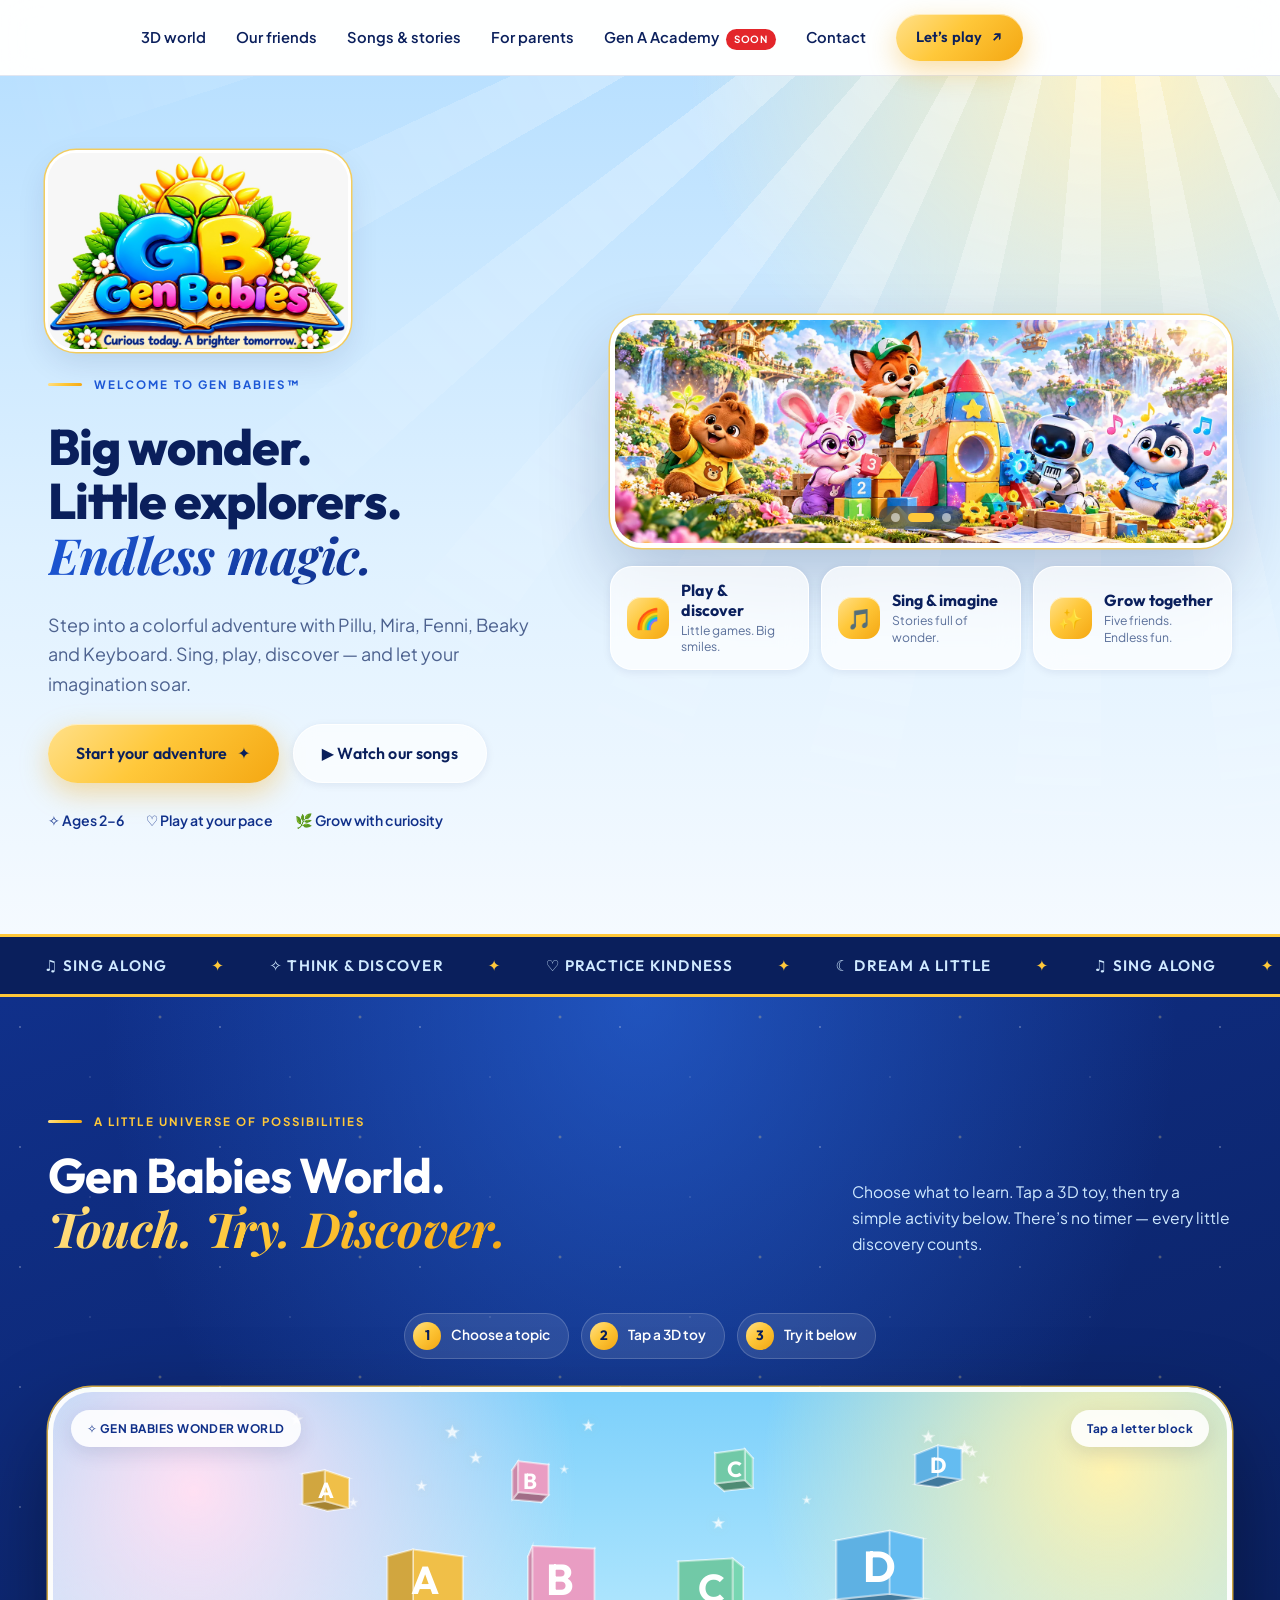
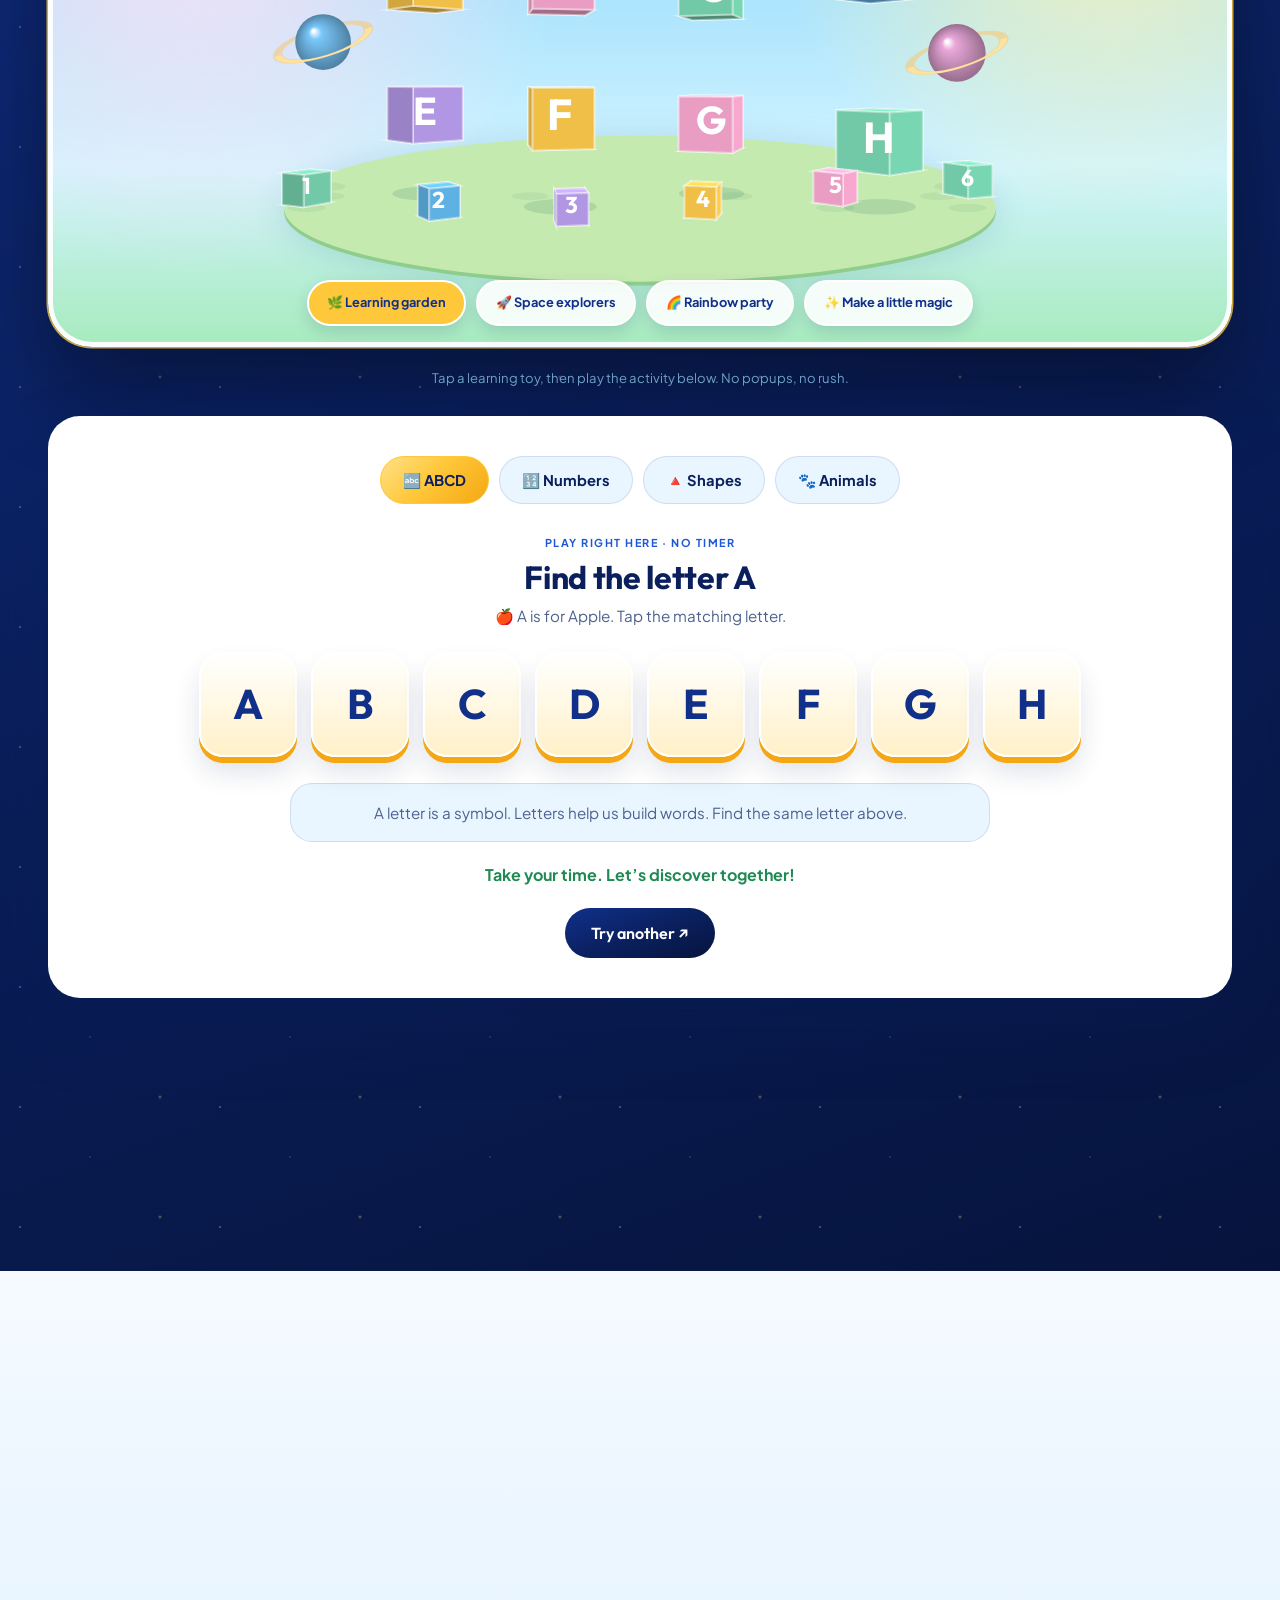
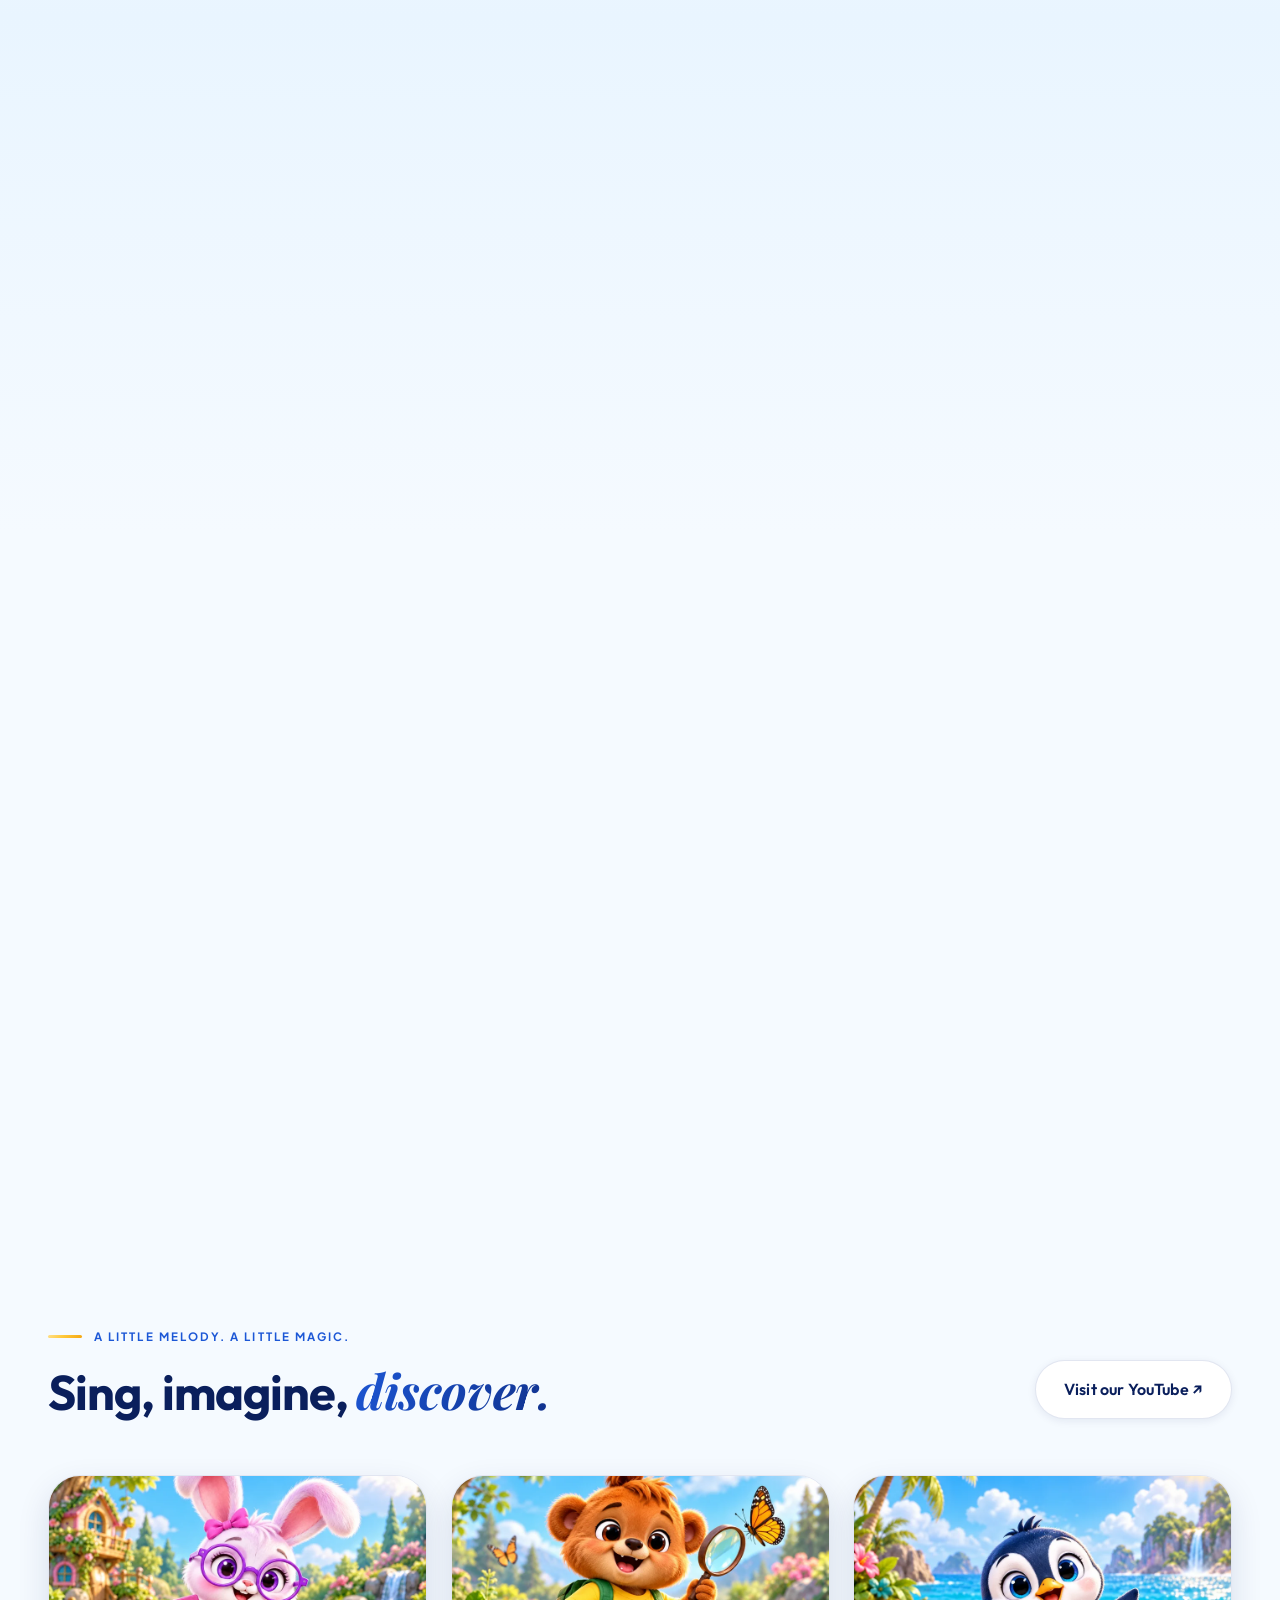
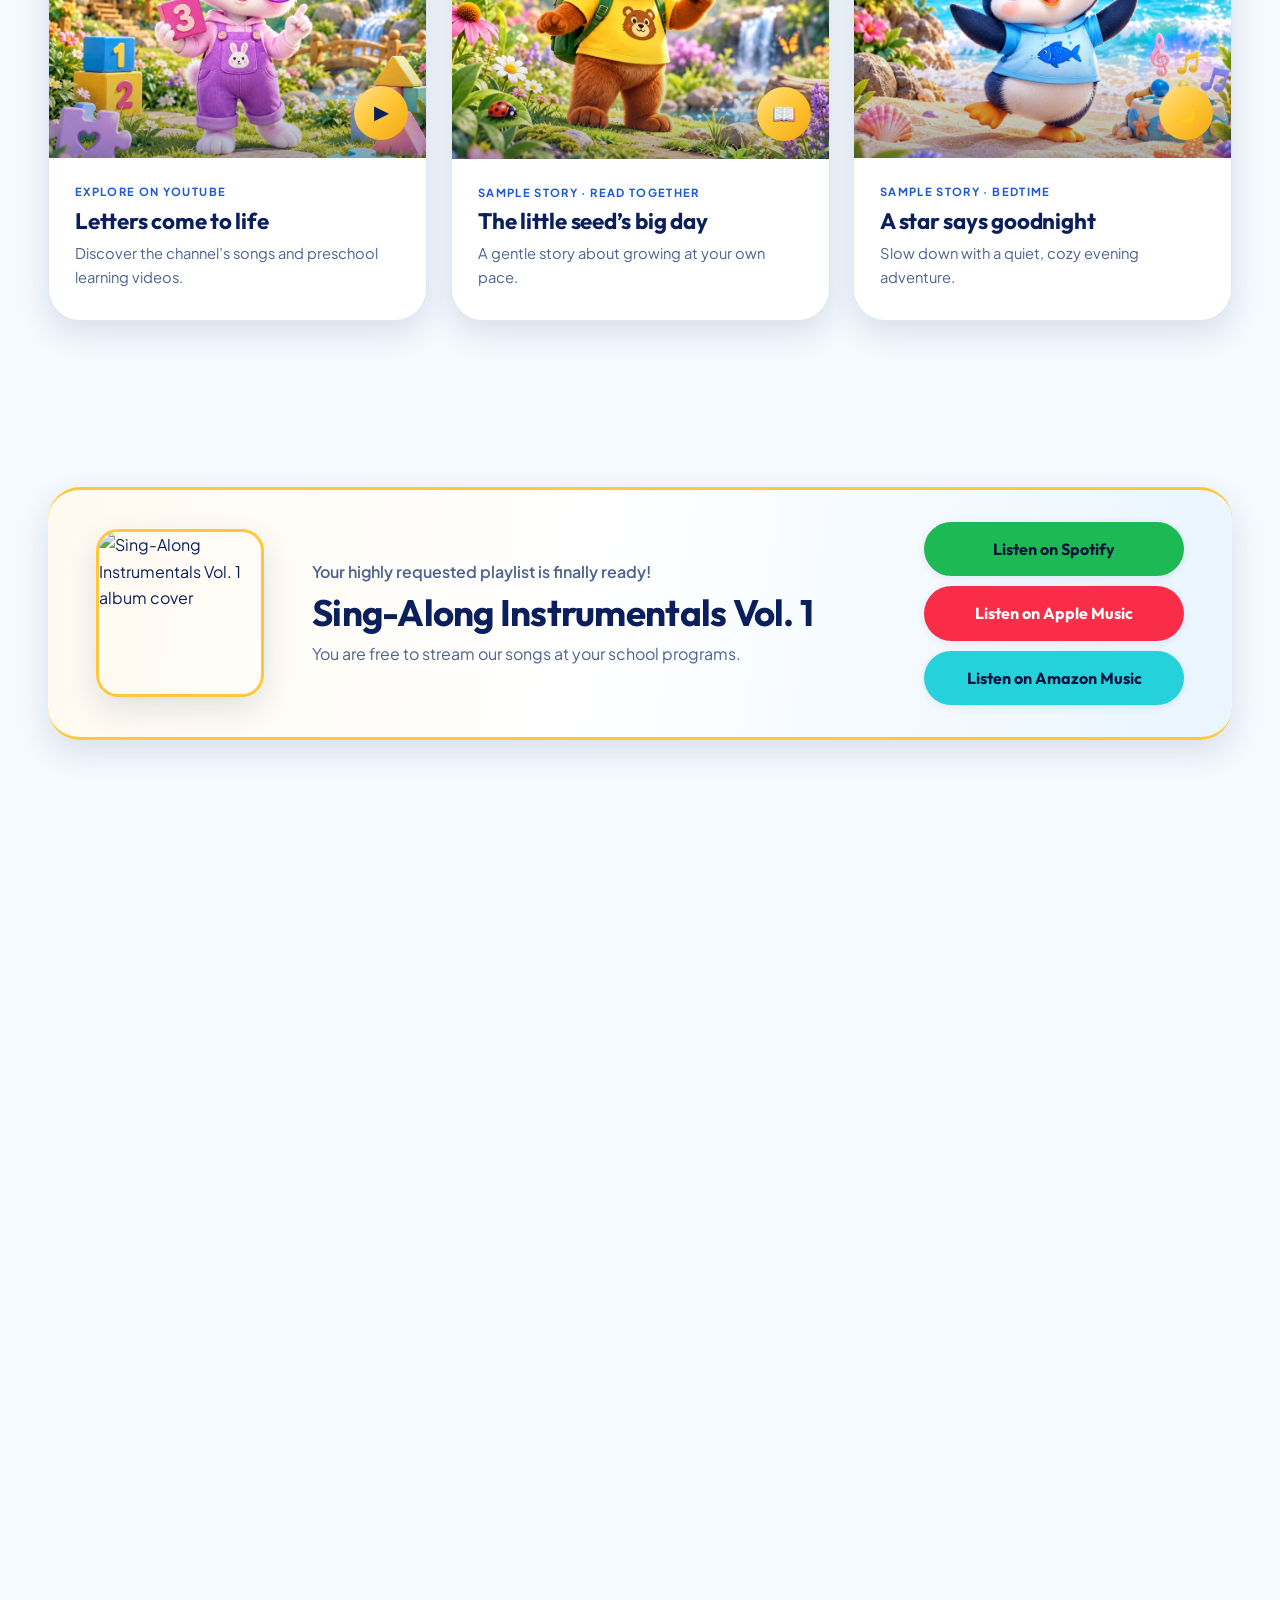
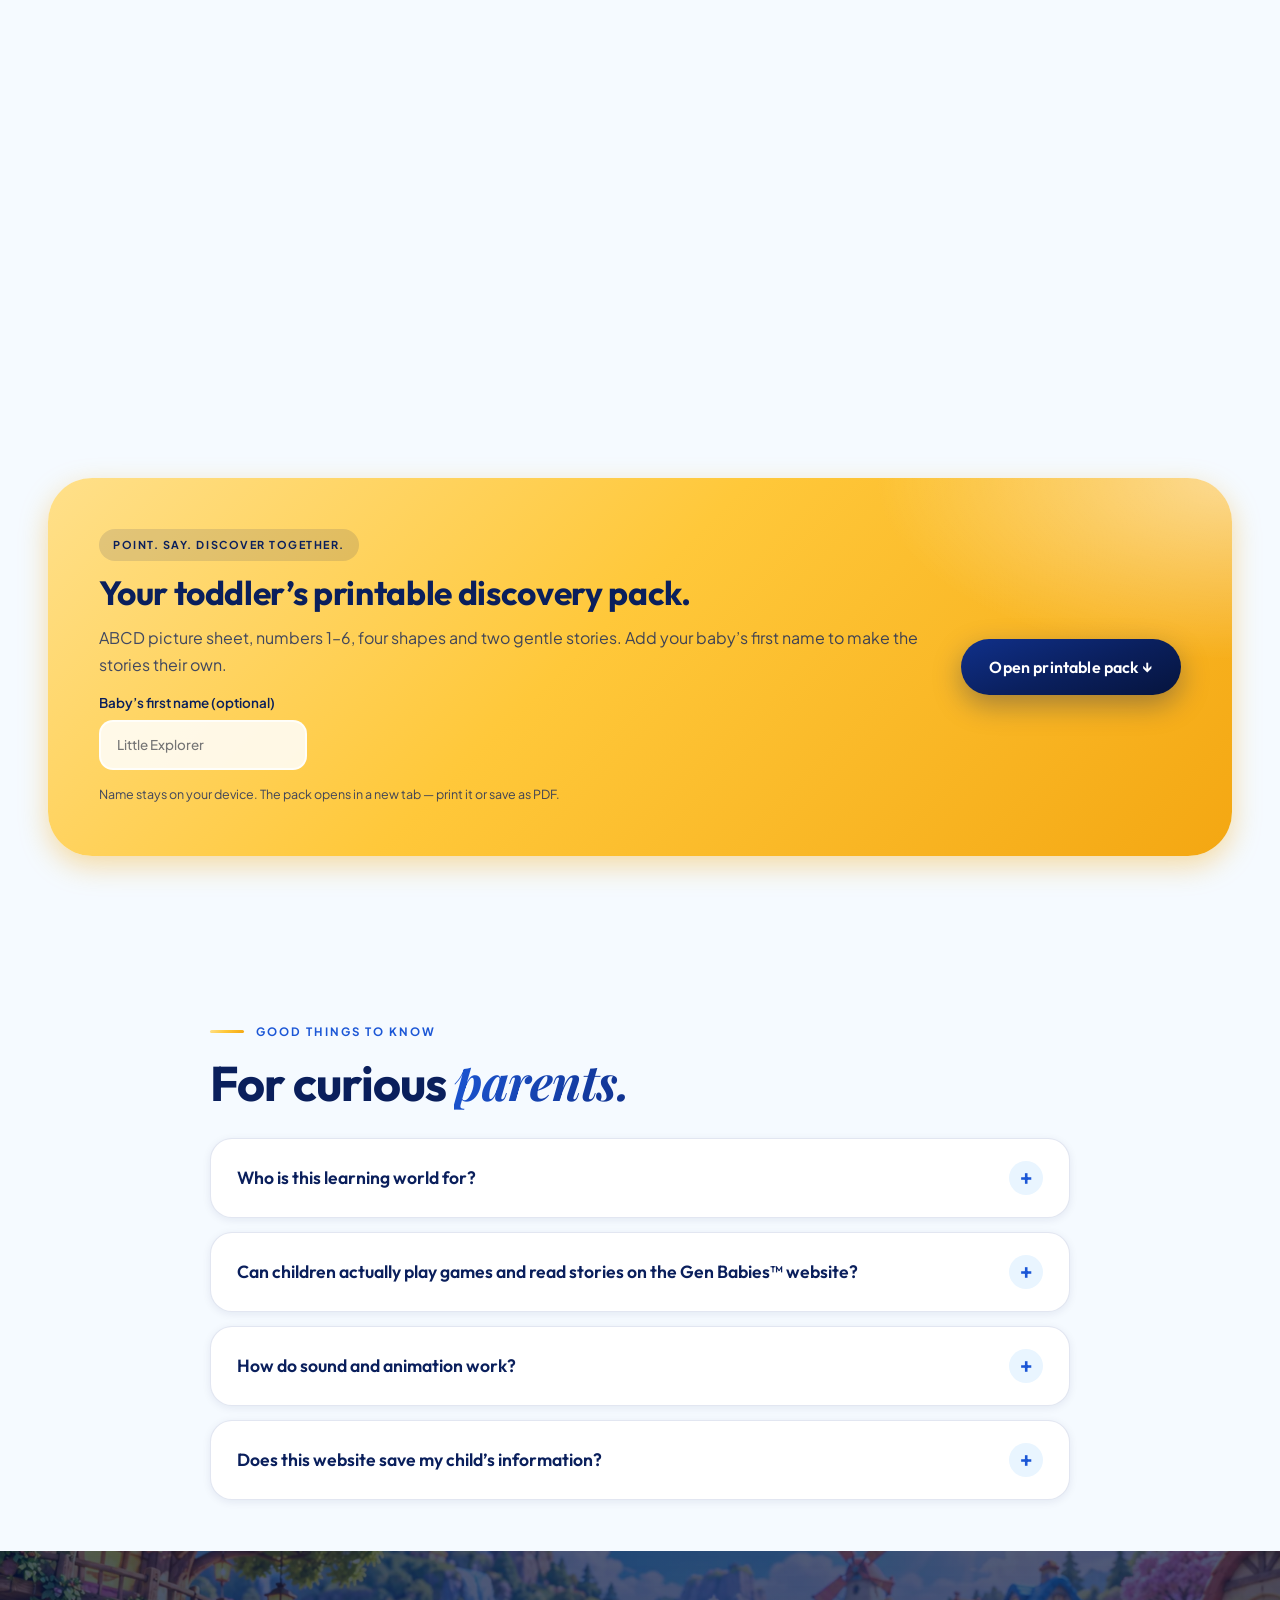
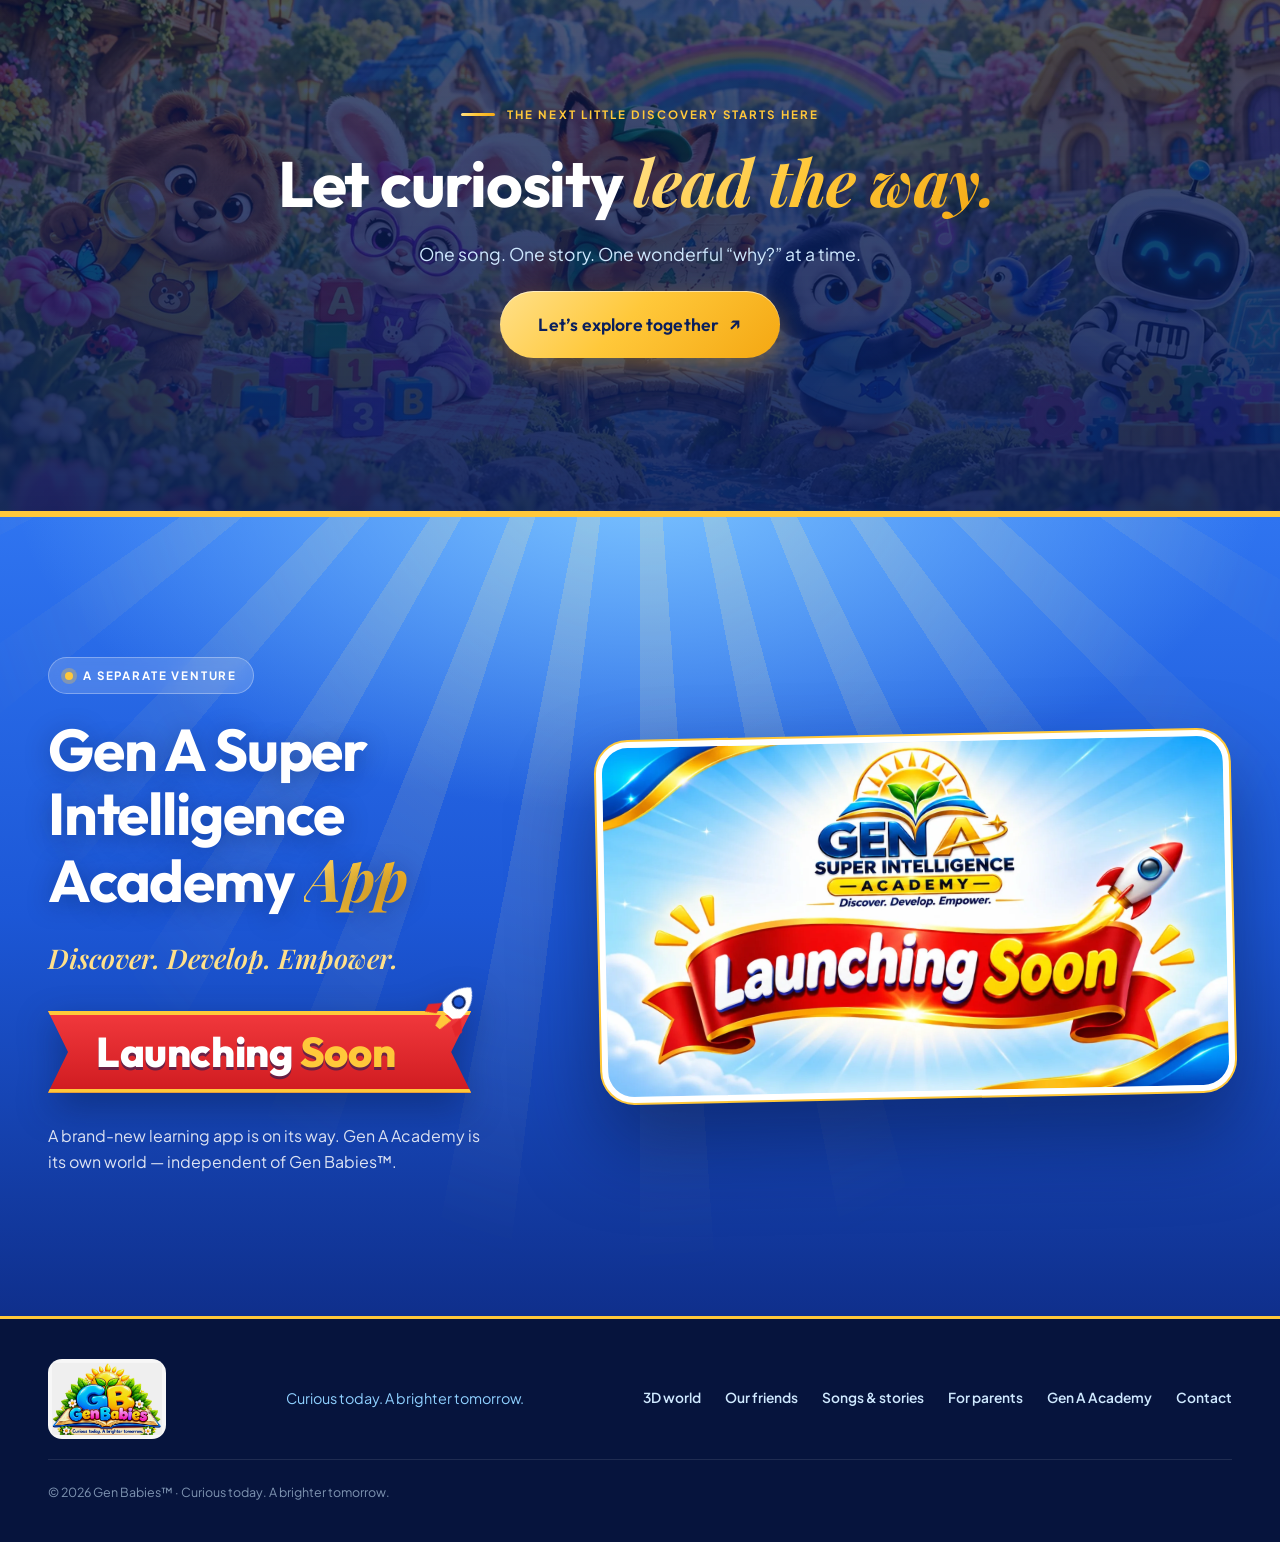
==== commit 47467bc5: "Update index.html" ====
--- a/index.html
+++ b/index.html
@@ -33,9 +33,6 @@
   <!-- ════════════ HEADER ════════════ -->
   <header class="site-header" id="top">
     <div class="container header-inner">
-      <a class="brand" href="#top" aria-label="Gen Babies home">
-        <img class="site-logo" src="logo.jpeg" alt="Gen Babies" height="52">
-      </a>
 
       <nav class="main-nav" id="main-nav" aria-label="Primary">
         <a href="#wonder">3D world</a>
@@ -43,6 +40,7 @@
         <a href="#songs">Songs &amp; stories</a>
         <a href="#parents">For parents</a>
         <a href="#gen-a" class="nav-soon">Gen A Academy <span>Soon</span></a>
+        <a href="contact.html">Contact</a>
         <a class="btn btn-gold btn-sm nav-cta" href="#play">Let’s play <span aria-hidden="true">↗</span></a>
       </nav>
 
@@ -62,7 +60,7 @@
         <div class="hero-copy reveal">
           <img class="hero-logo" src="logo.jpeg" alt="Gen Babies — Curious today. A brighter tomorrow." width="300" height="196">
           <div class="eyebrow">Welcome to Gen Babies™</div>
-          <h1><span class="h1-brand">Gen Babies<sup>™</sup></span>Big wonder.<br>Little explorers.<br><em>Endless magic.</em></h1>
+          <h1>Big wonder.<br>Little explorers.<br><em>Endless magic.</em></h1>
           <p class="lead">Step into a colorful adventure with Pillu, Mira, Fenni, Beaky and Keyboard. Sing, play, discover — and let your imagination soar.</p>
 
           <div class="actions">
@@ -387,7 +385,7 @@
           </details>
           <details>
             <summary>Does this website save my child’s information?</summary>
-            <p>This website has no sign-in, forms, tracking code or child profiles. Activity progress stays in the current page and resets when you refresh. Fonts load from Google Fonts; opening YouTube takes you to that service.</p>
+            <p>This website has no sign-in, tracking code or child profiles. The only form is the optional Contact page, which emails your message to our support team. Activity progress stays in the current page and resets when you refresh. Fonts load from Google Fonts; opening YouTube takes you to that service.</p>
           </details>
         </div>
       </div>
@@ -455,6 +453,7 @@
         <a href="#songs">Songs &amp; stories</a>
         <a href="#parents">For parents</a>
         <a href="#gen-a">Gen A Academy</a>
+        <a href="contact.html">Contact</a>
       </nav>
       <p class="footer-copy">© 2026 Gen Babies™ · Curious today. A brighter tomorrow.</p>
     </div>
--- a/assets/css/sections.css
+++ b/assets/css/sections.css
@@ -4,14 +4,16 @@
    ========================================================================== */
 
 /* ─────────────────────────── HEADER ─────────────────────────── */
-:root { --header-h: 96px; }
+:root { --header-h: 76px; }
 
 .site-header {
   position: sticky;
   top: 0;
   z-index: 100;
   height: var(--header-h);
-  background: #f7f7f7; /* matches the logo's backdrop so it blends in */
+  background: color-mix(in srgb, var(--surface) 86%, transparent);
+  backdrop-filter: blur(18px) saturate(1.4);
+  -webkit-backdrop-filter: blur(18px) saturate(1.4);
   border-bottom: 1px solid var(--line);
   transition: box-shadow .3s, background .6s;
 }
@@ -38,7 +40,8 @@
 .brand-word b { font-weight: 800; color: var(--blue-600); }
 .brand-word sup { font-size: .4em; font-weight: 600; color: var(--gold-500); vertical-align: super; margin-left: 2px; }
 
-.main-nav { display: flex; align-items: center; gap: 30px; }
+.main-nav { display: flex; align-items: center; gap: 30px; margin-inline: auto; }
+.header-tools { margin-left: auto; }
 .main-nav a { white-space: nowrap; }
 .main-nav a:not(.btn) {
   position: relative;
@@ -123,6 +126,7 @@
 }
 
 .hero h1 { font-size: clamp(2.5rem, 3.9vw, 3.7rem); }
+
 
 .hero-grid {
   display: grid;
@@ -859,6 +863,8 @@
 .footer-copy { flex-basis: 100%; padding-top: 22px; border-top: 1px solid rgba(255, 255, 255, .1); font-size: .78rem; color: rgba(207, 233, 255, .6); }
 
 /* ─────────────────────────── BEDTIME-MODE OVERRIDES ─────────────────────────── */
+body.night .eyebrow { color: var(--gold-400); }
+
 body.night .hero {
   background:
     radial-gradient(55% 70% at 88% 0%, rgba(255, 224, 138, .12) 0%, transparent 62%),
@@ -893,7 +899,7 @@
 }
 
 @media (max-width: 980px) {
-  :root { --header-h: 84px; }
+  :root { --header-h: 64px; }
 
   .nav-toggle { display: block; }
 
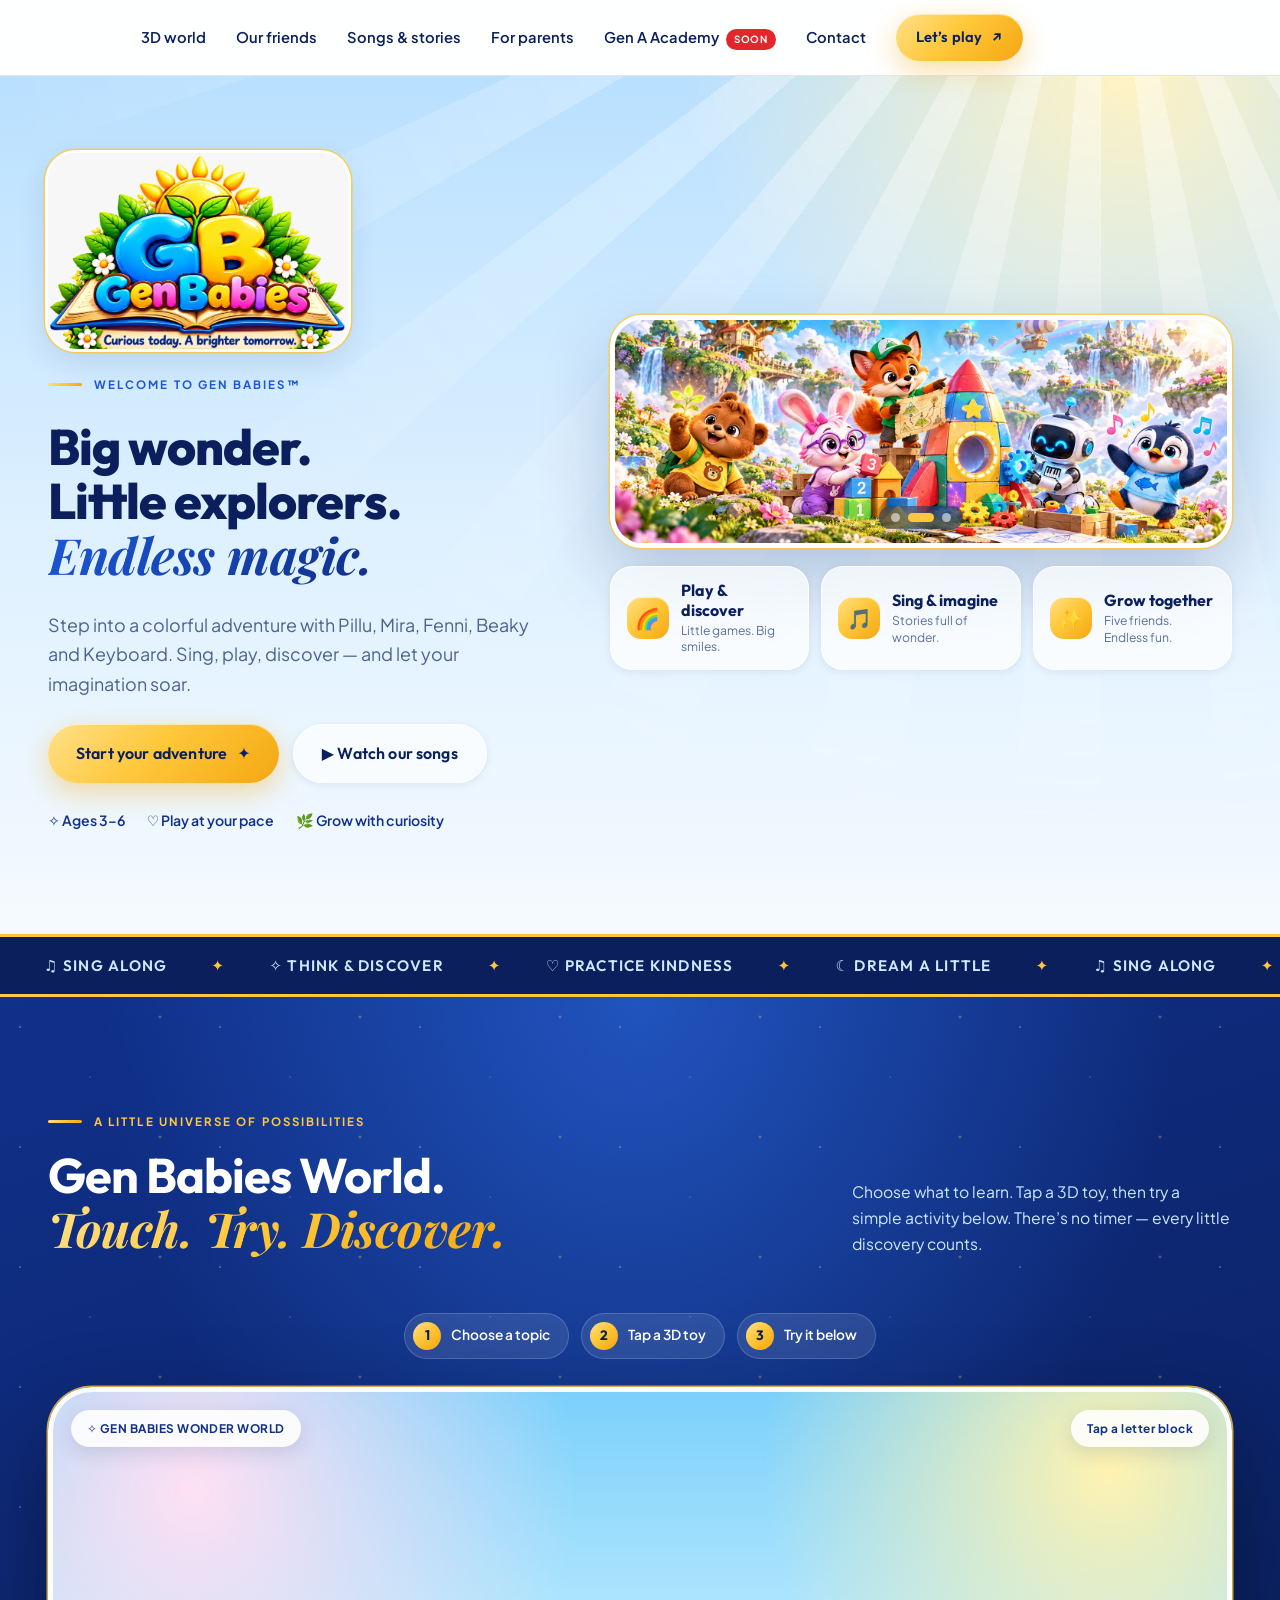
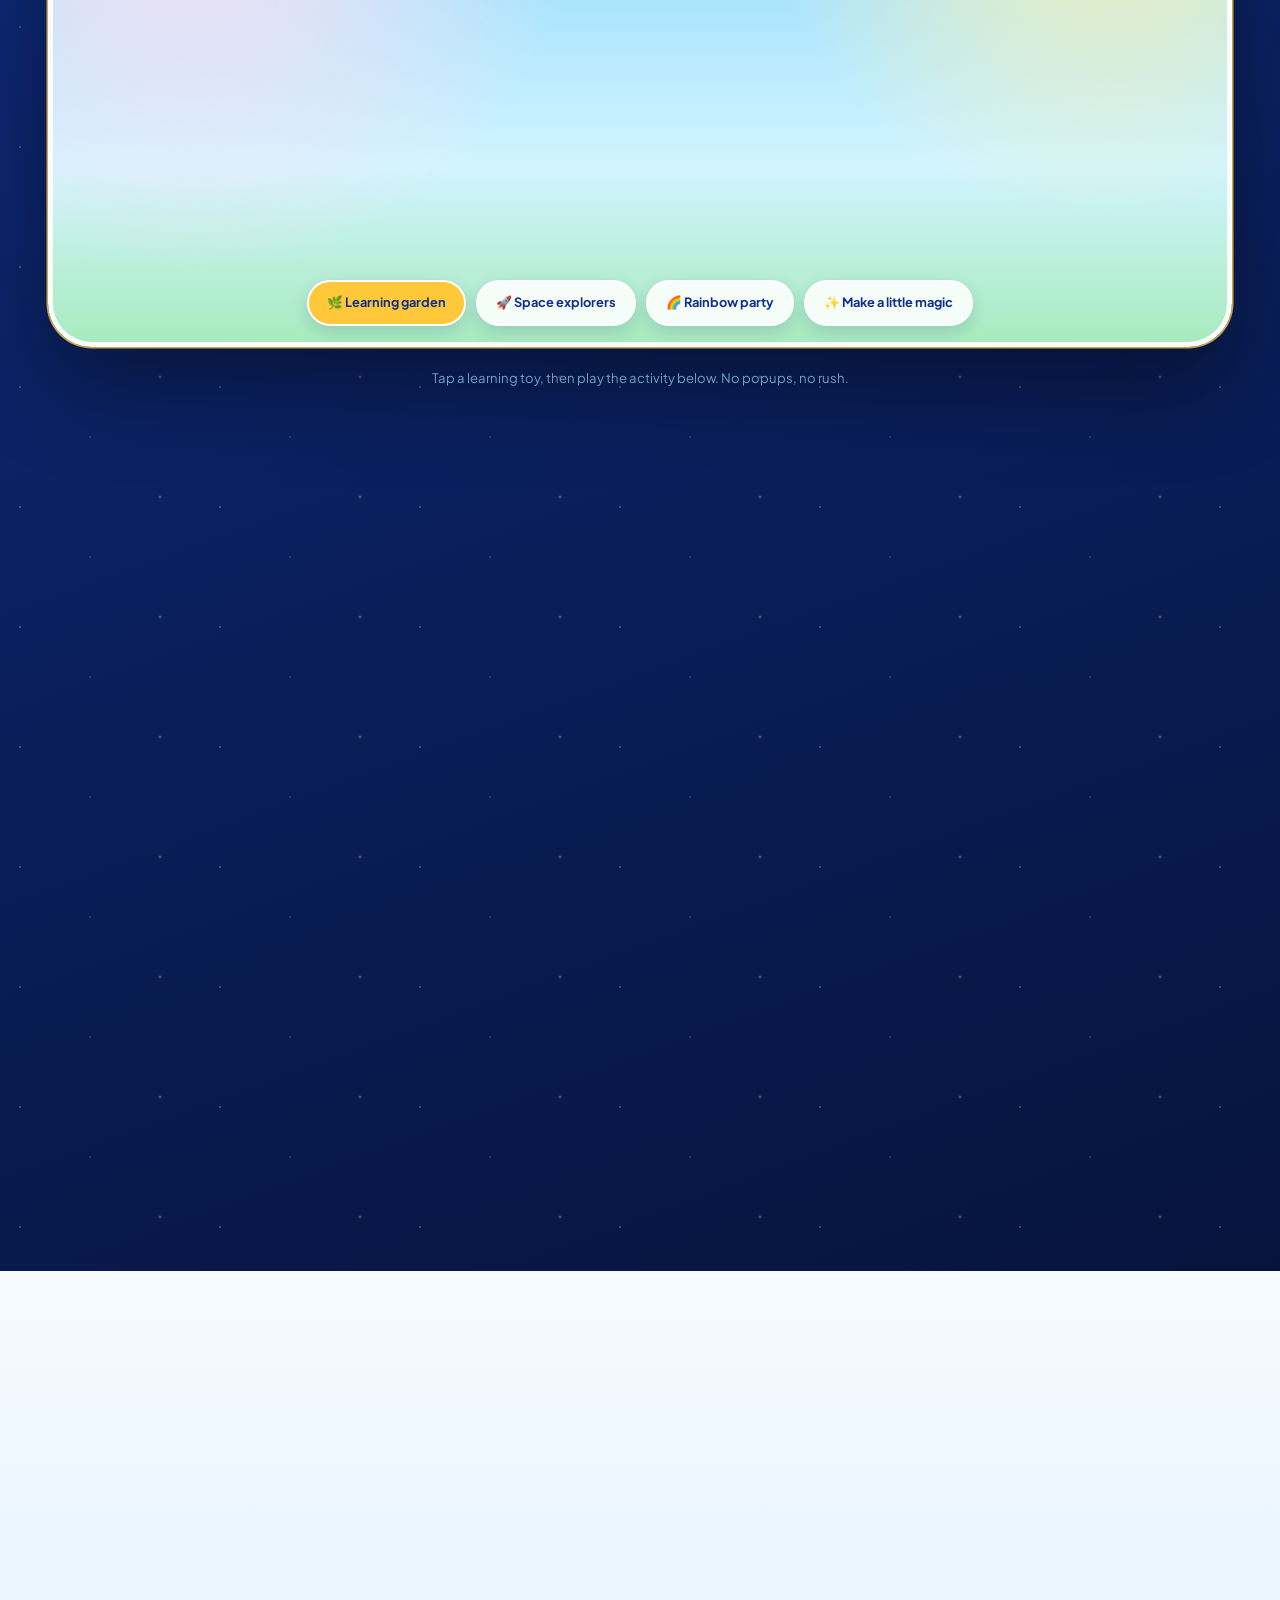
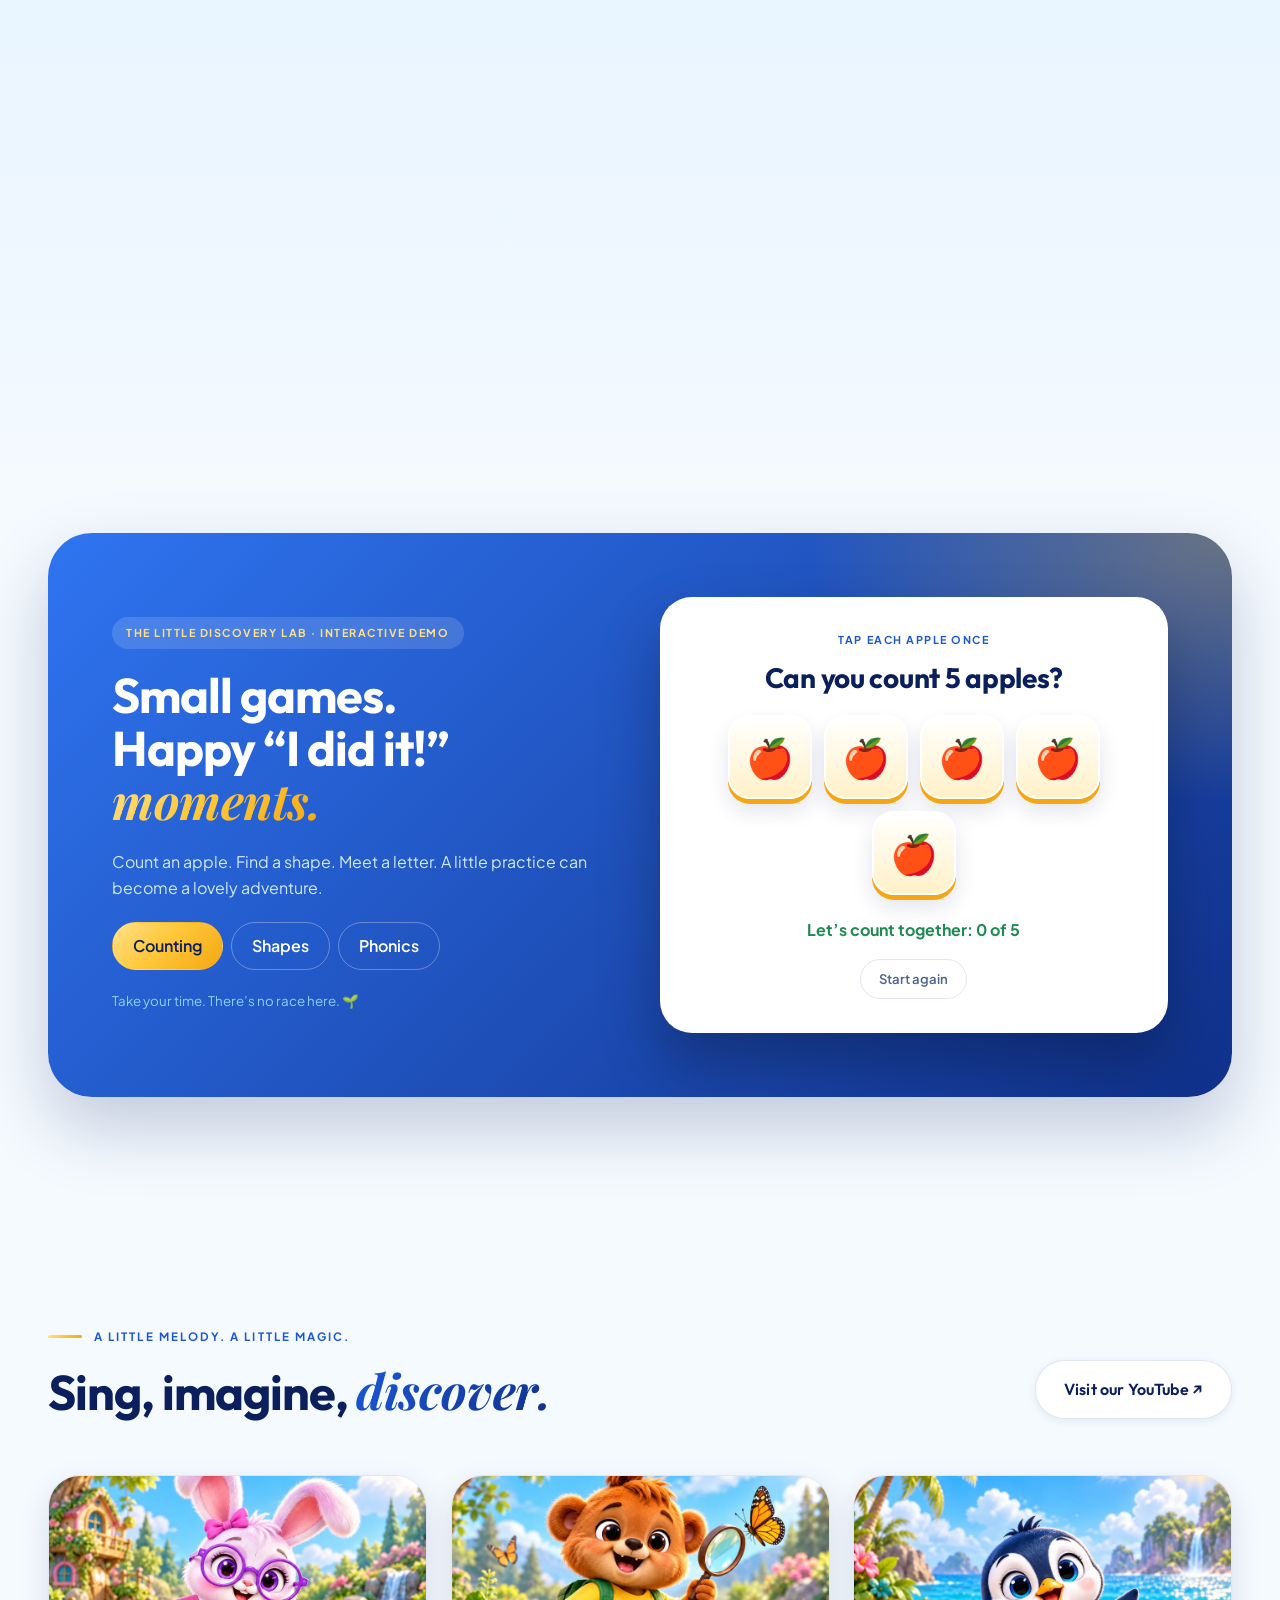
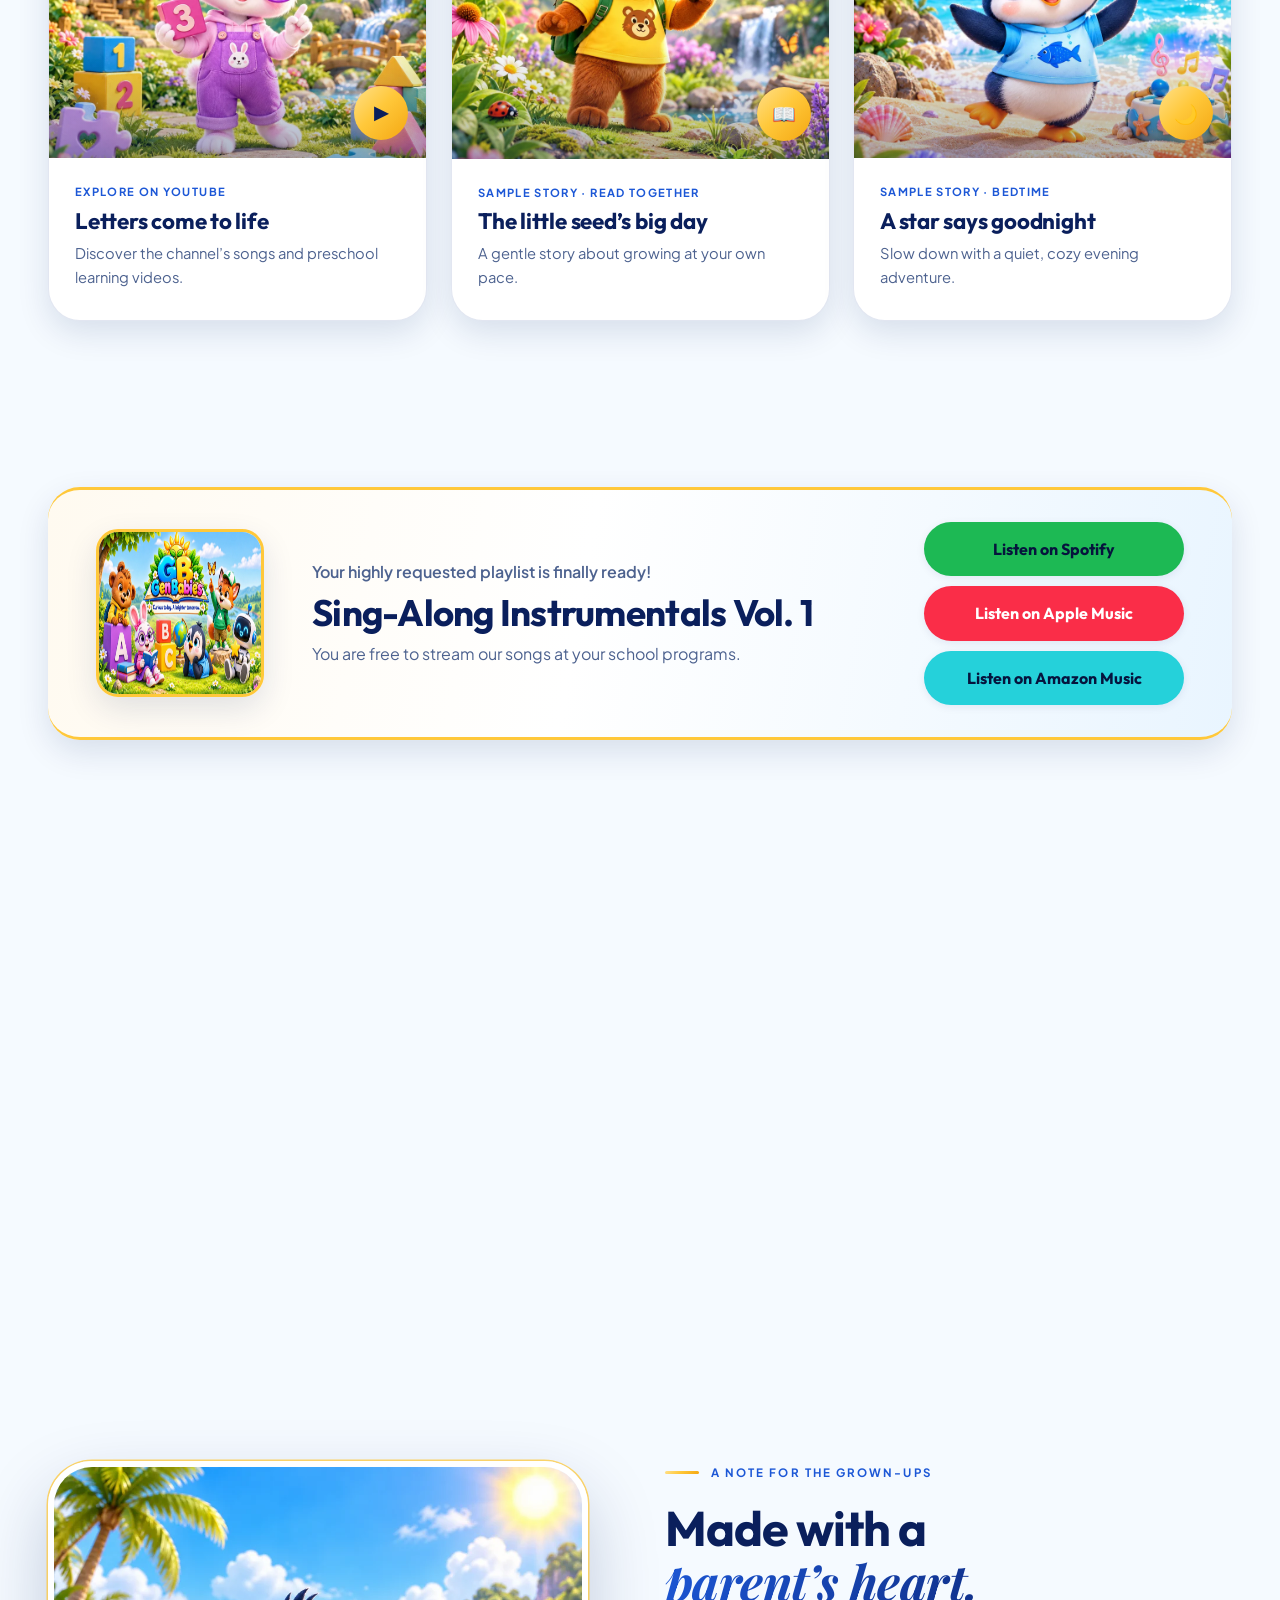
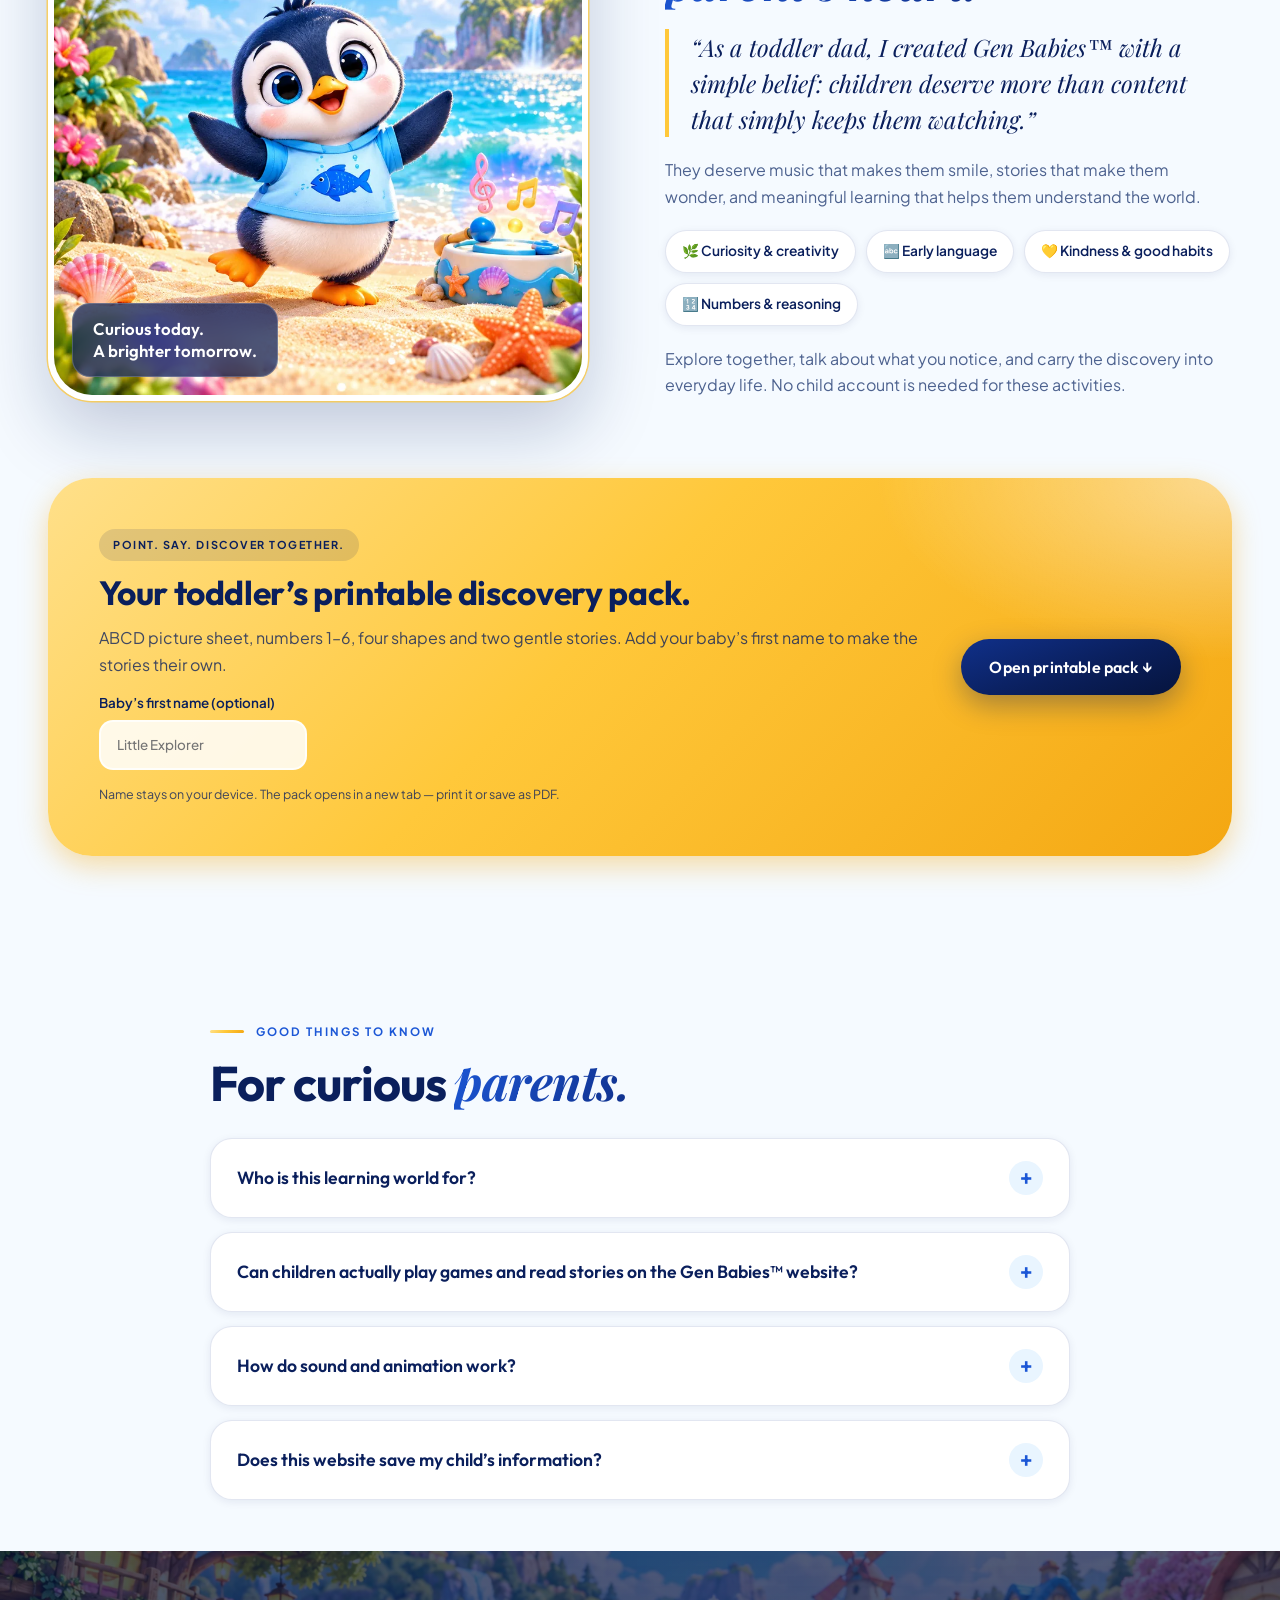
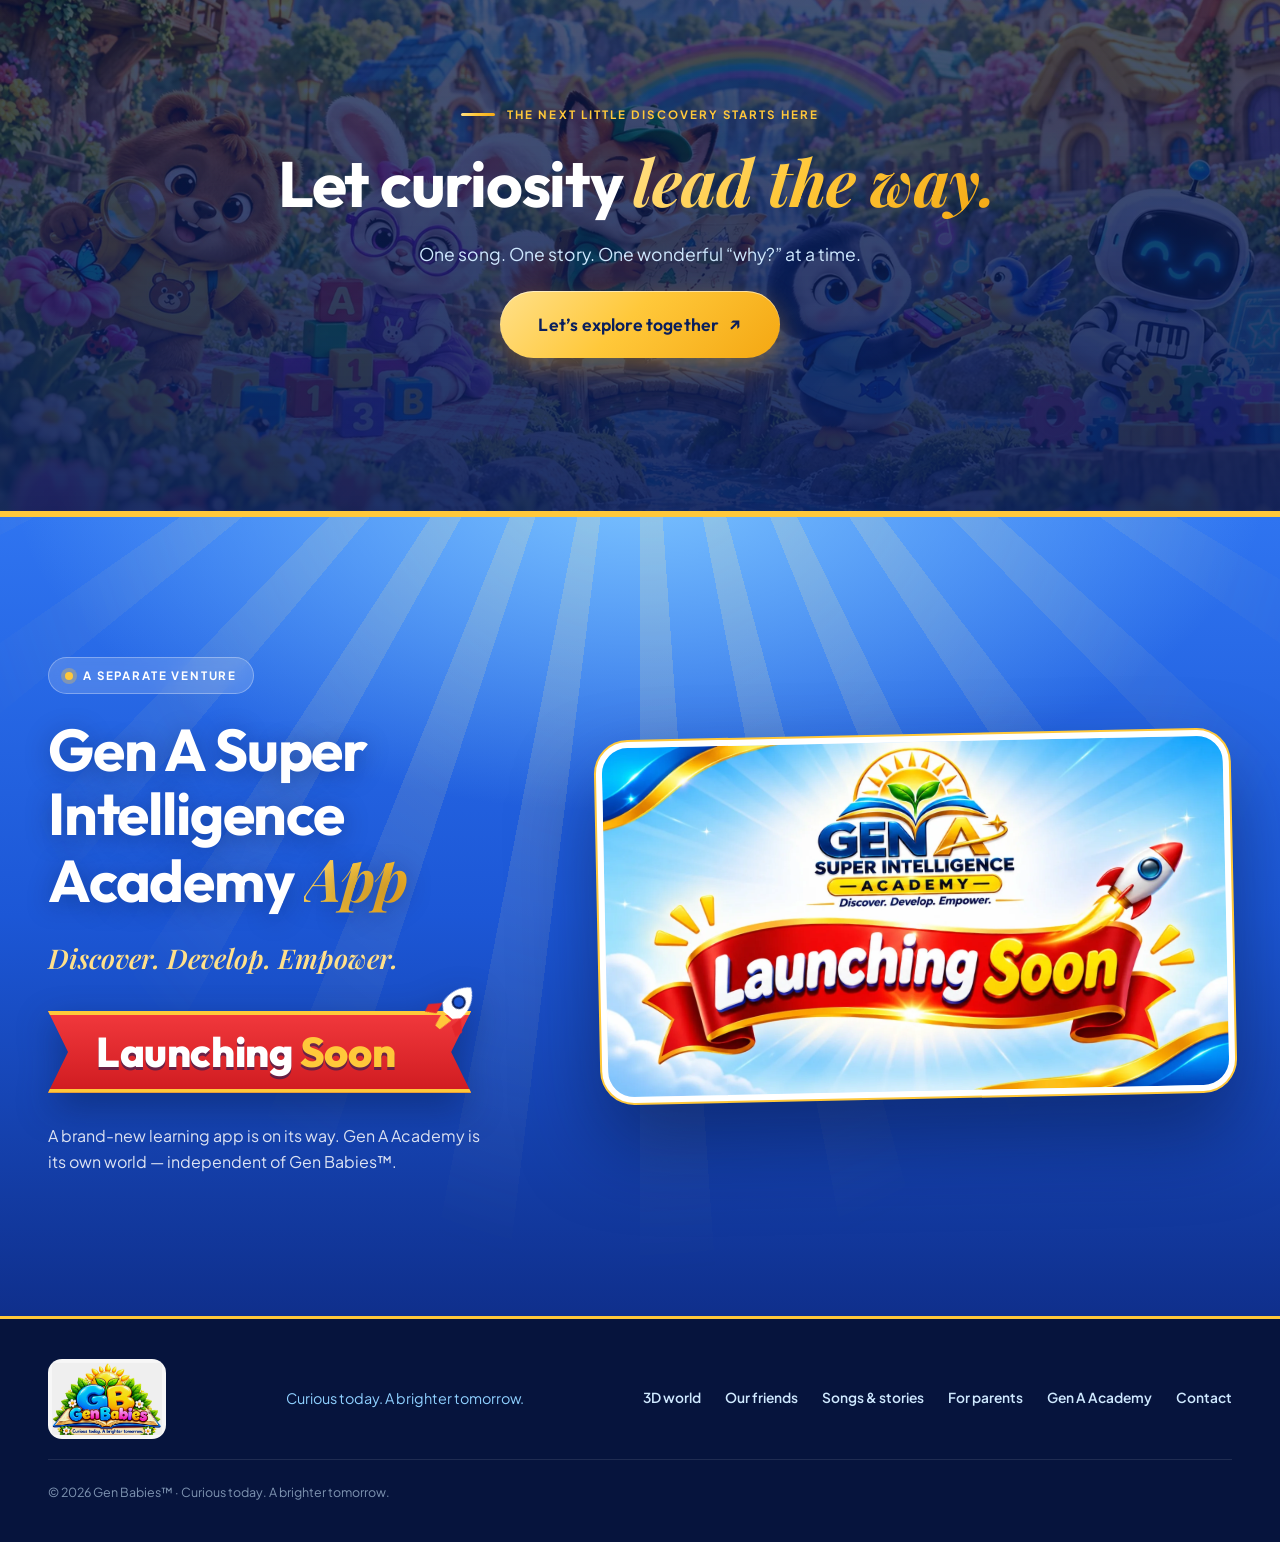
==== commit a71877a2: "Update age range in trust list from 2–6 to 3–6" ====
--- a/index.html
+++ b/index.html
@@ -69,7 +69,7 @@
           </div>
 
           <ul class="trust">
-            <li>✧ Ages 2–6</li>
+            <li>✧ Ages 3–6</li>
             <li>♡ Play at your pace</li>
             <li>🌿 Grow with curiosity</li>
           </ul>
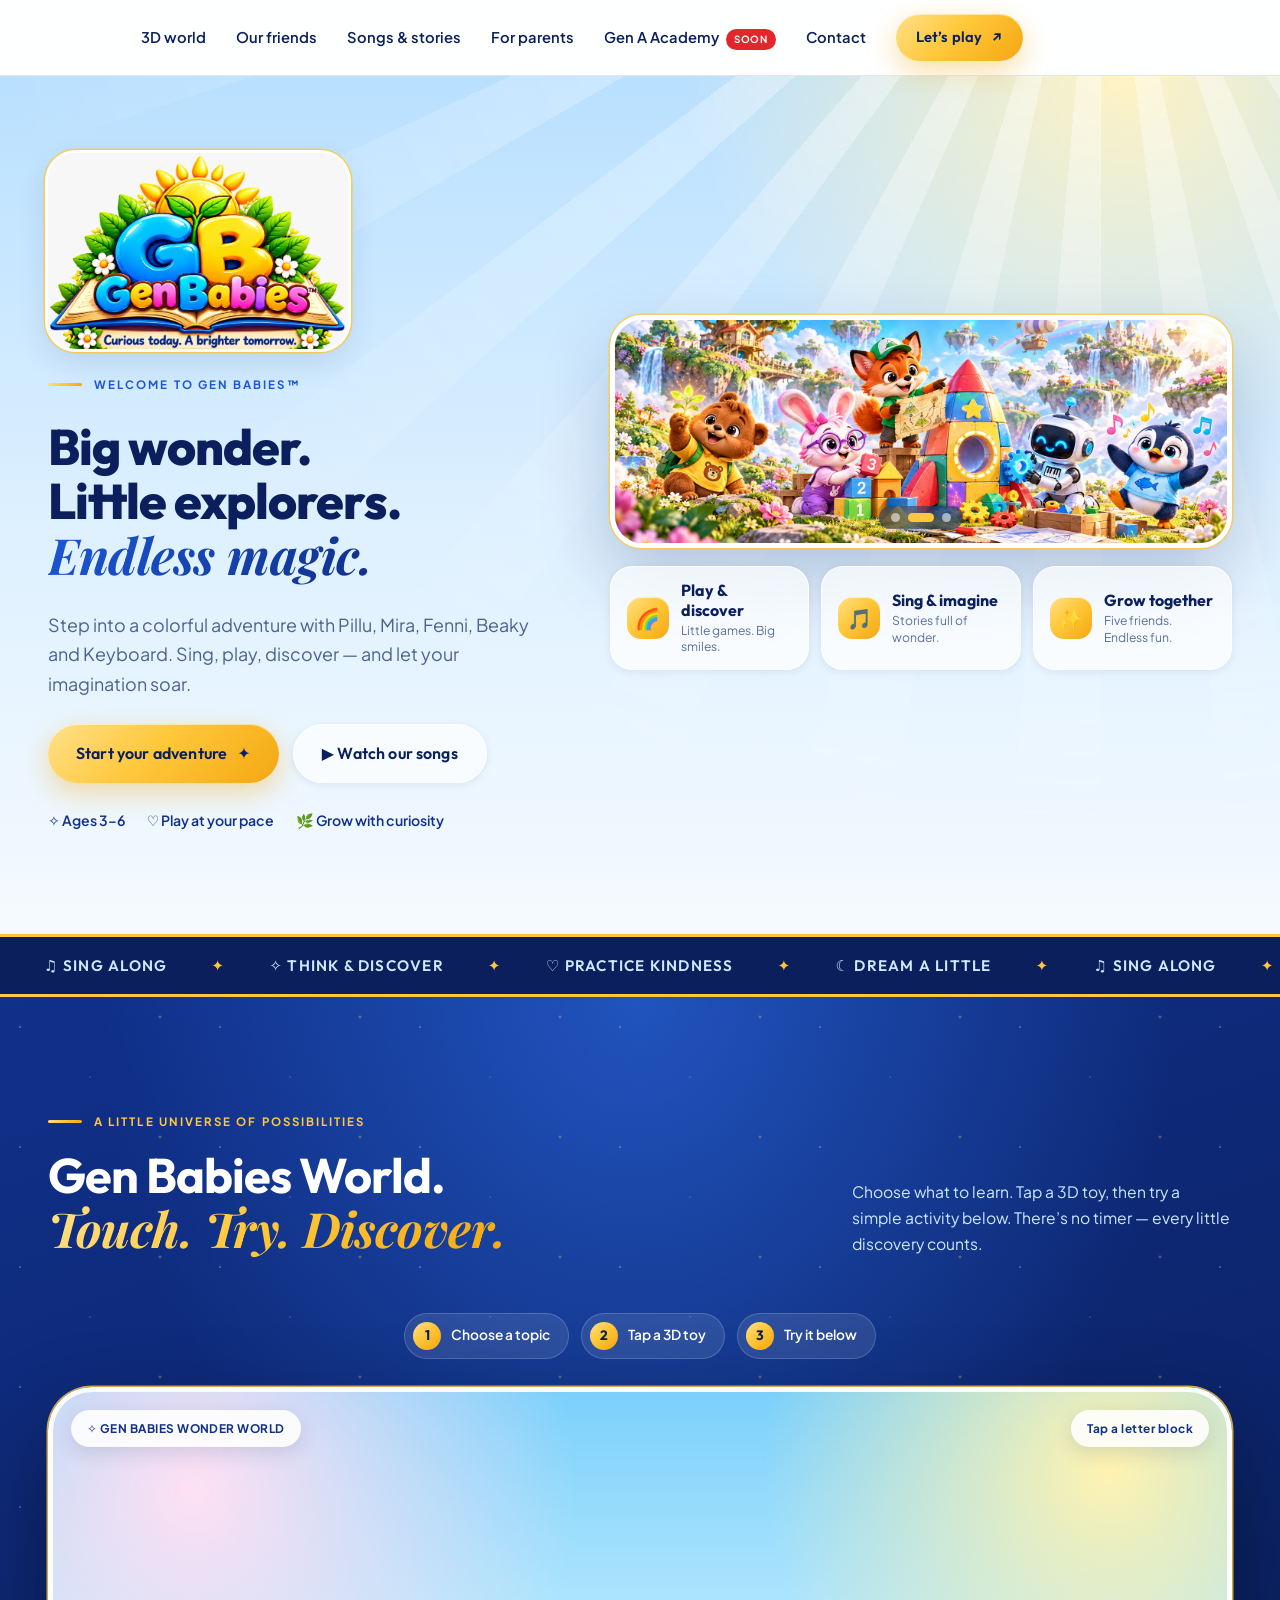
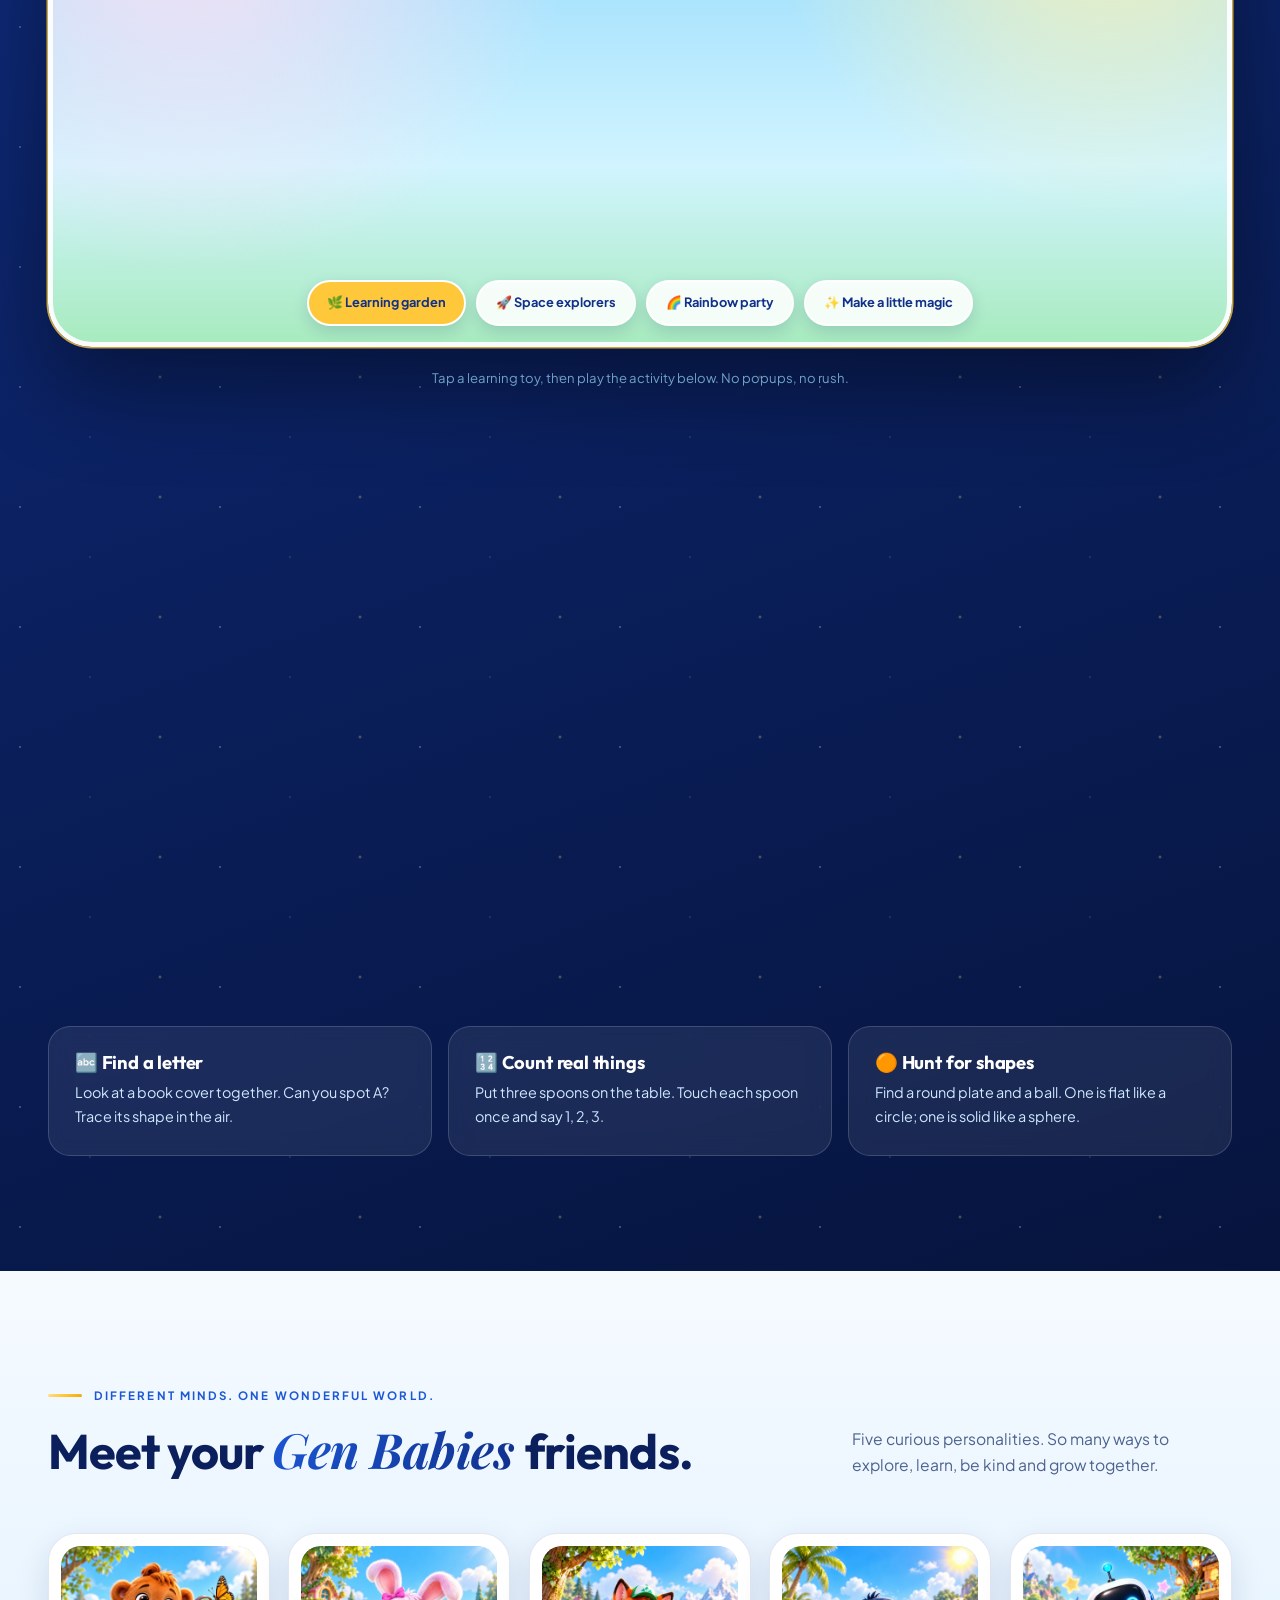
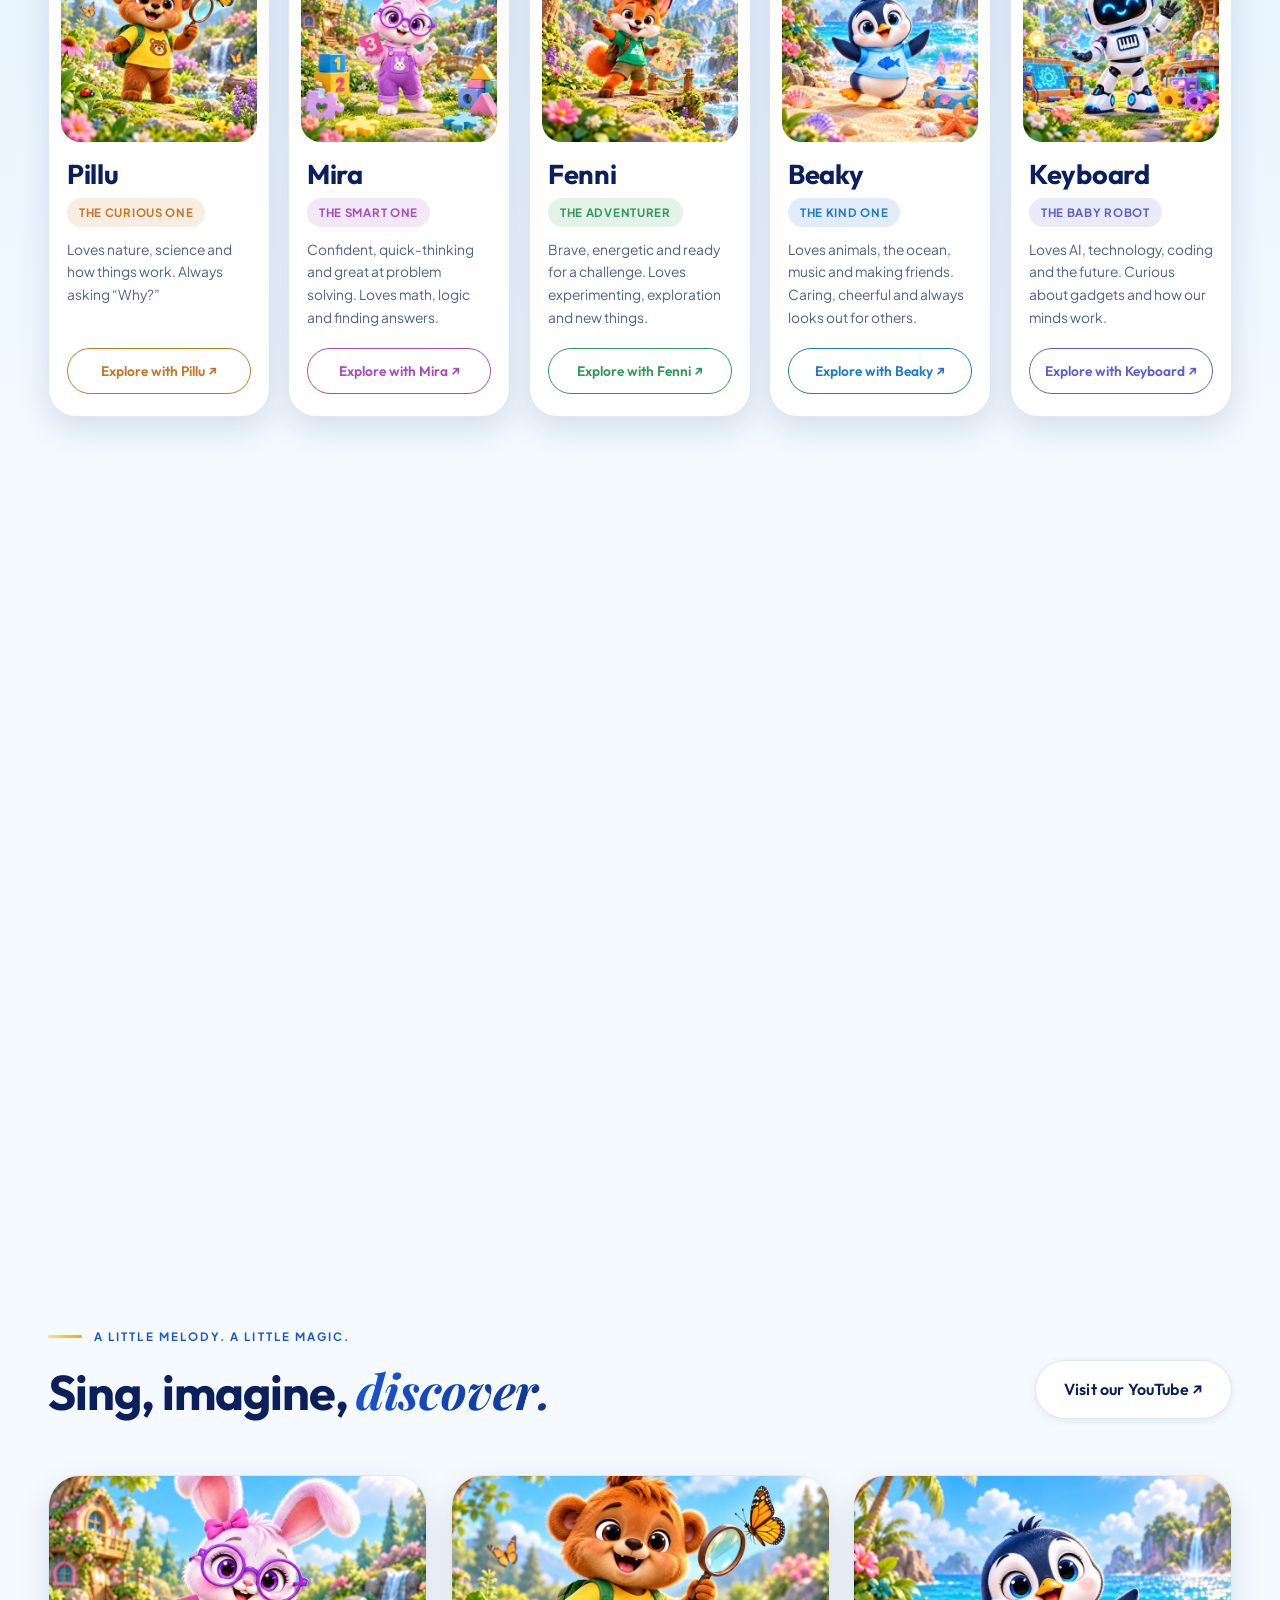
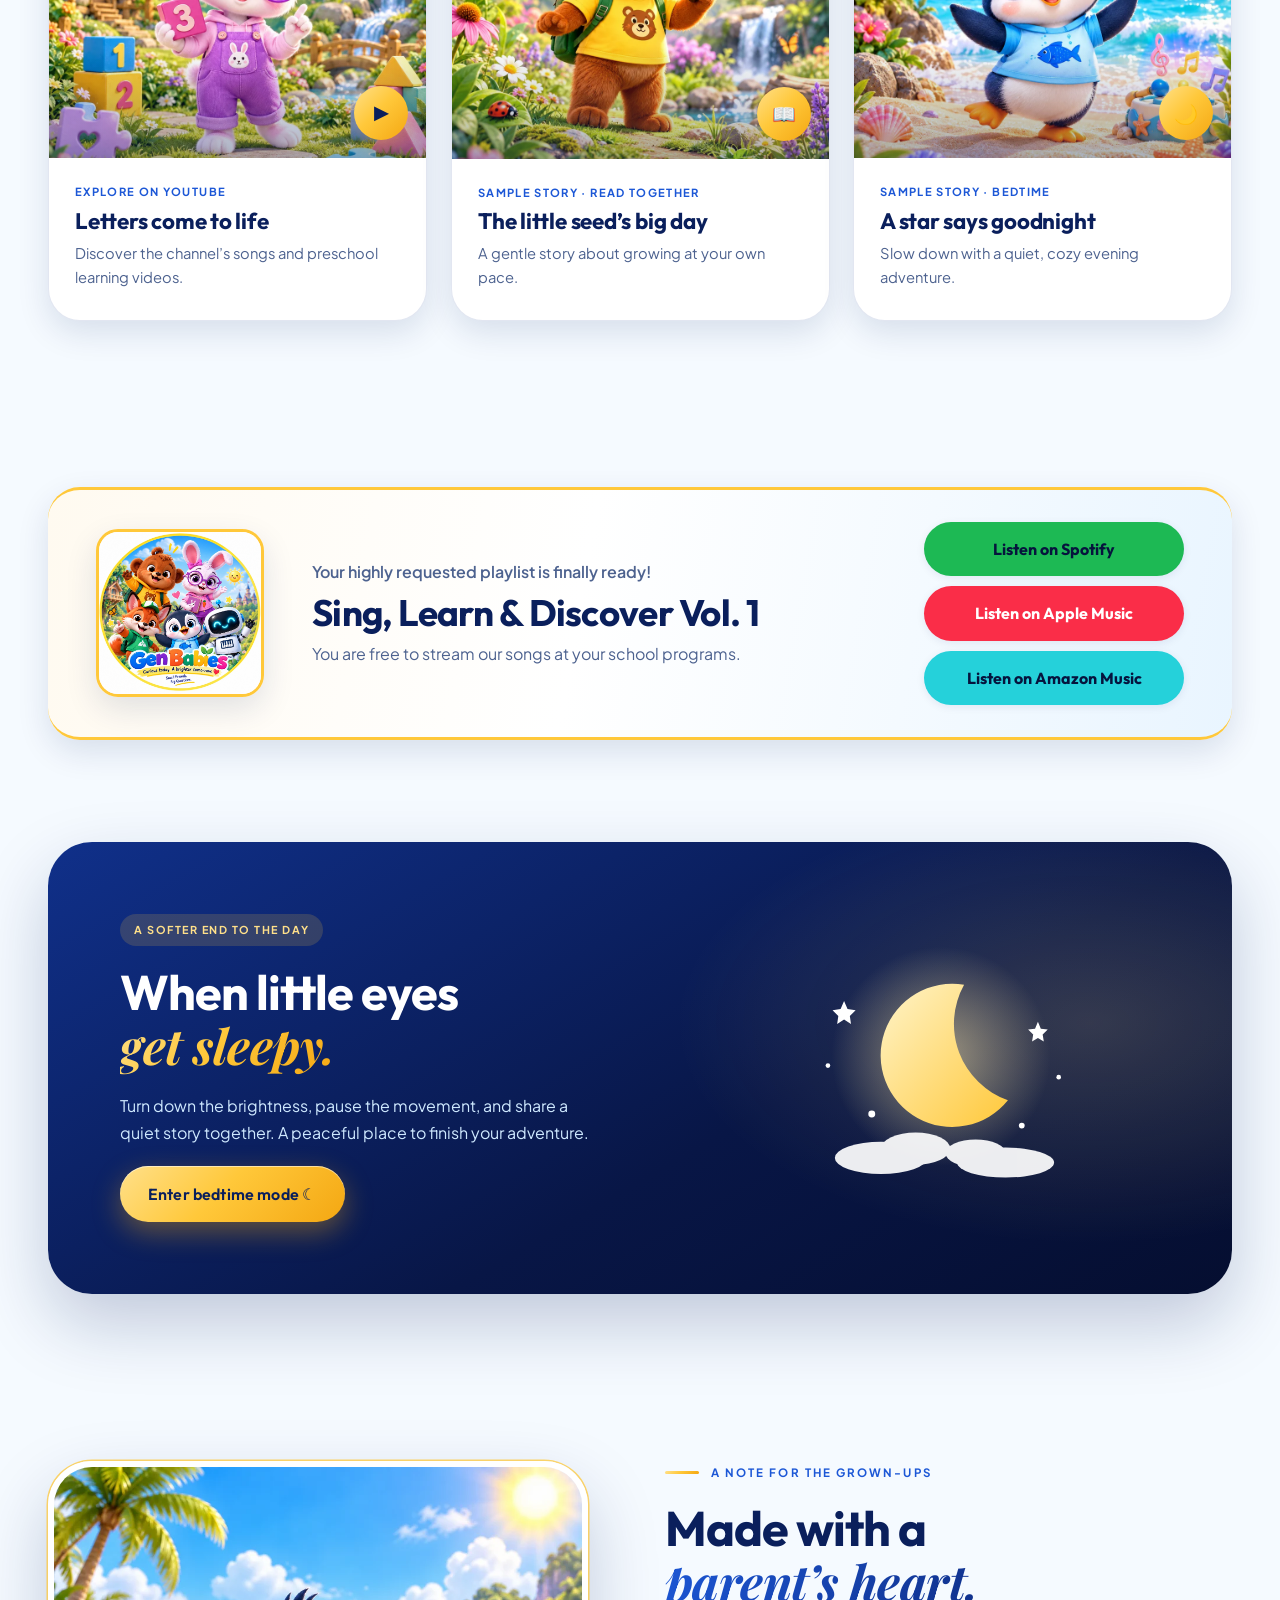
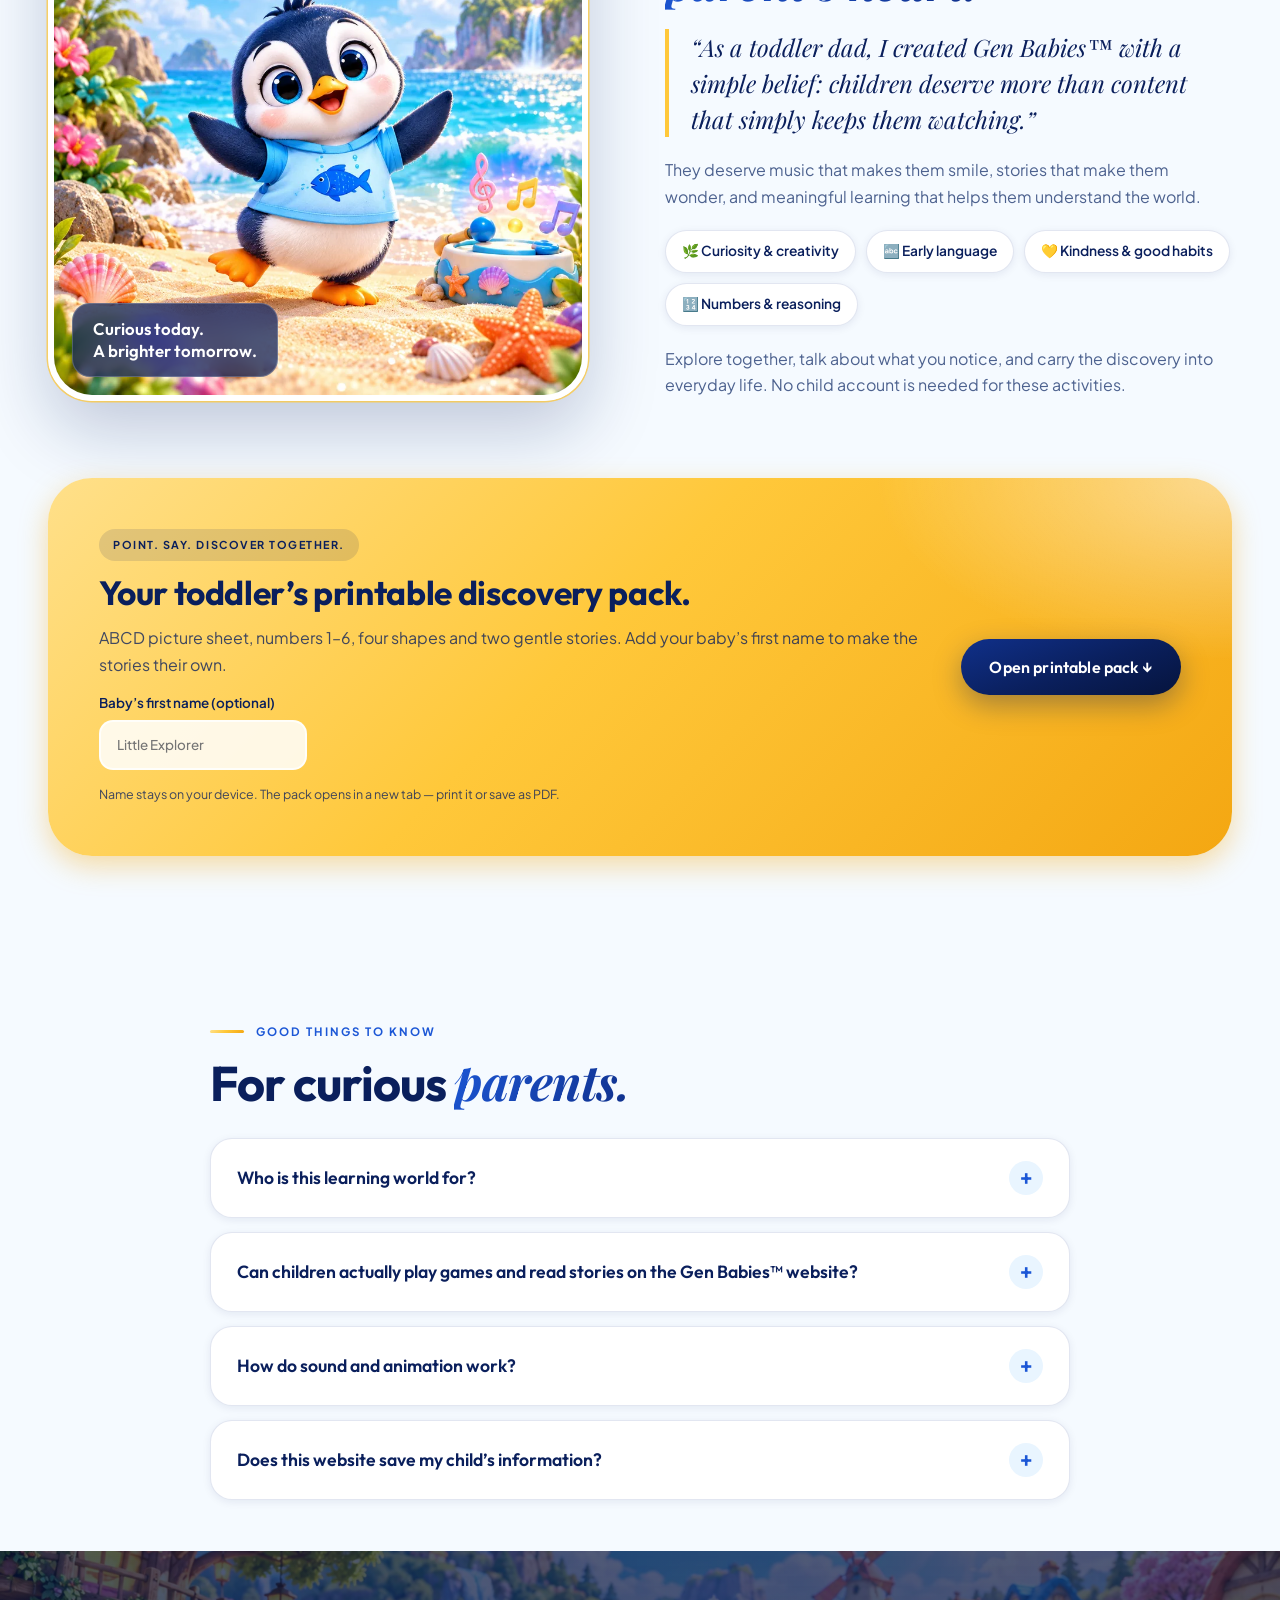
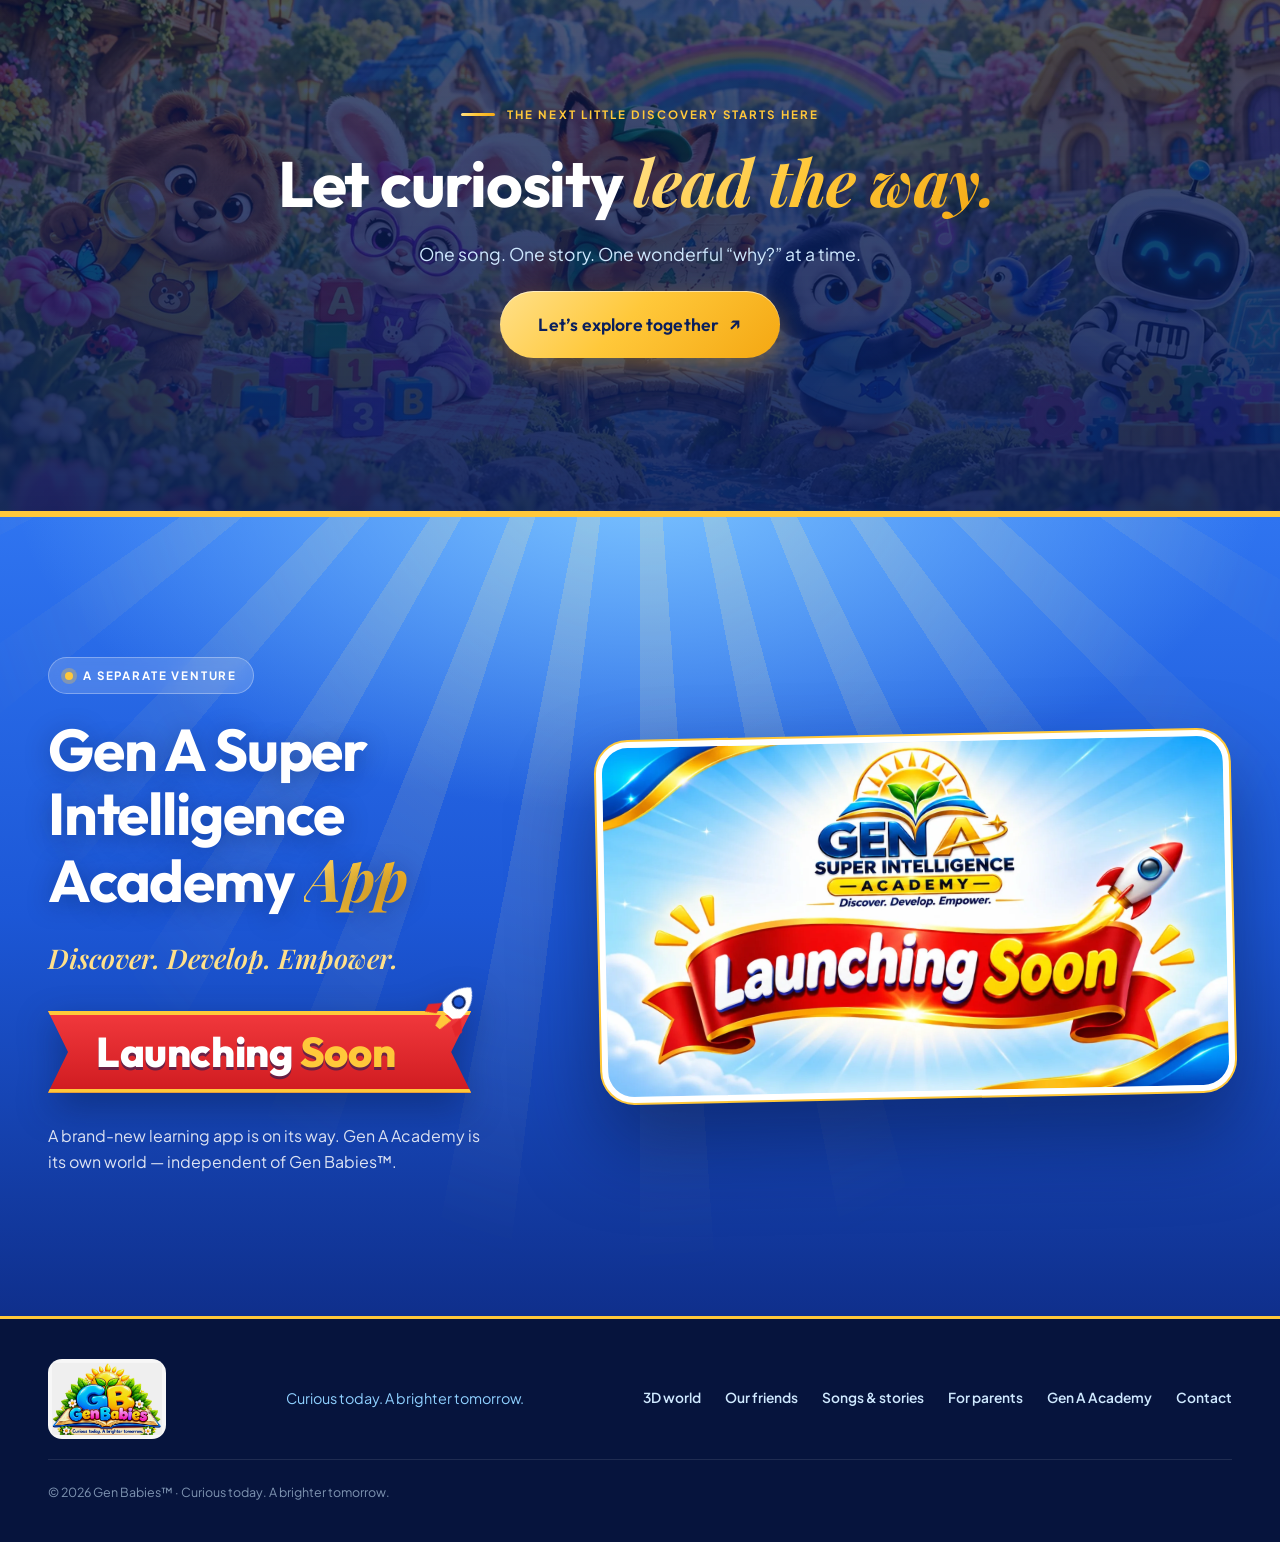
==== commit 6e40ddb4: "Update index.html" ====
--- a/index.html
+++ b/index.html
@@ -7,6 +7,8 @@
   <meta name="description" content="Discover a joyful preschool learning world with counting, phonics, shapes, stories and gentle adventures for ages 2–6.">
   <meta name="theme-color" content="#0a1f5c">
 
+
+  
   <!-- Social preview -->
   <meta property="og:type" content="website">
   <meta property="og:title" content="Gen Babies™ — A World of Wonder">
@@ -281,7 +283,7 @@
           <img class="music-cover" src="assets/images/sing-along-vol1.webp" width="334" height="332" alt="Sing-Along Instrumentals Vol. 1 album cover" loading="lazy">
           <div class="music-copy">
             <p class="music-kicker">Your highly requested playlist is finally ready!</p>
-            <h2 id="music-title">Sing-Along Instrumentals Vol. 1</h2>
+            <h2 id="music-title">Sing, Learn & Discover Vol. 1</h2>
             <p>You are free to stream our songs at your school programs.</p>
           </div>
           <div class="music-links">
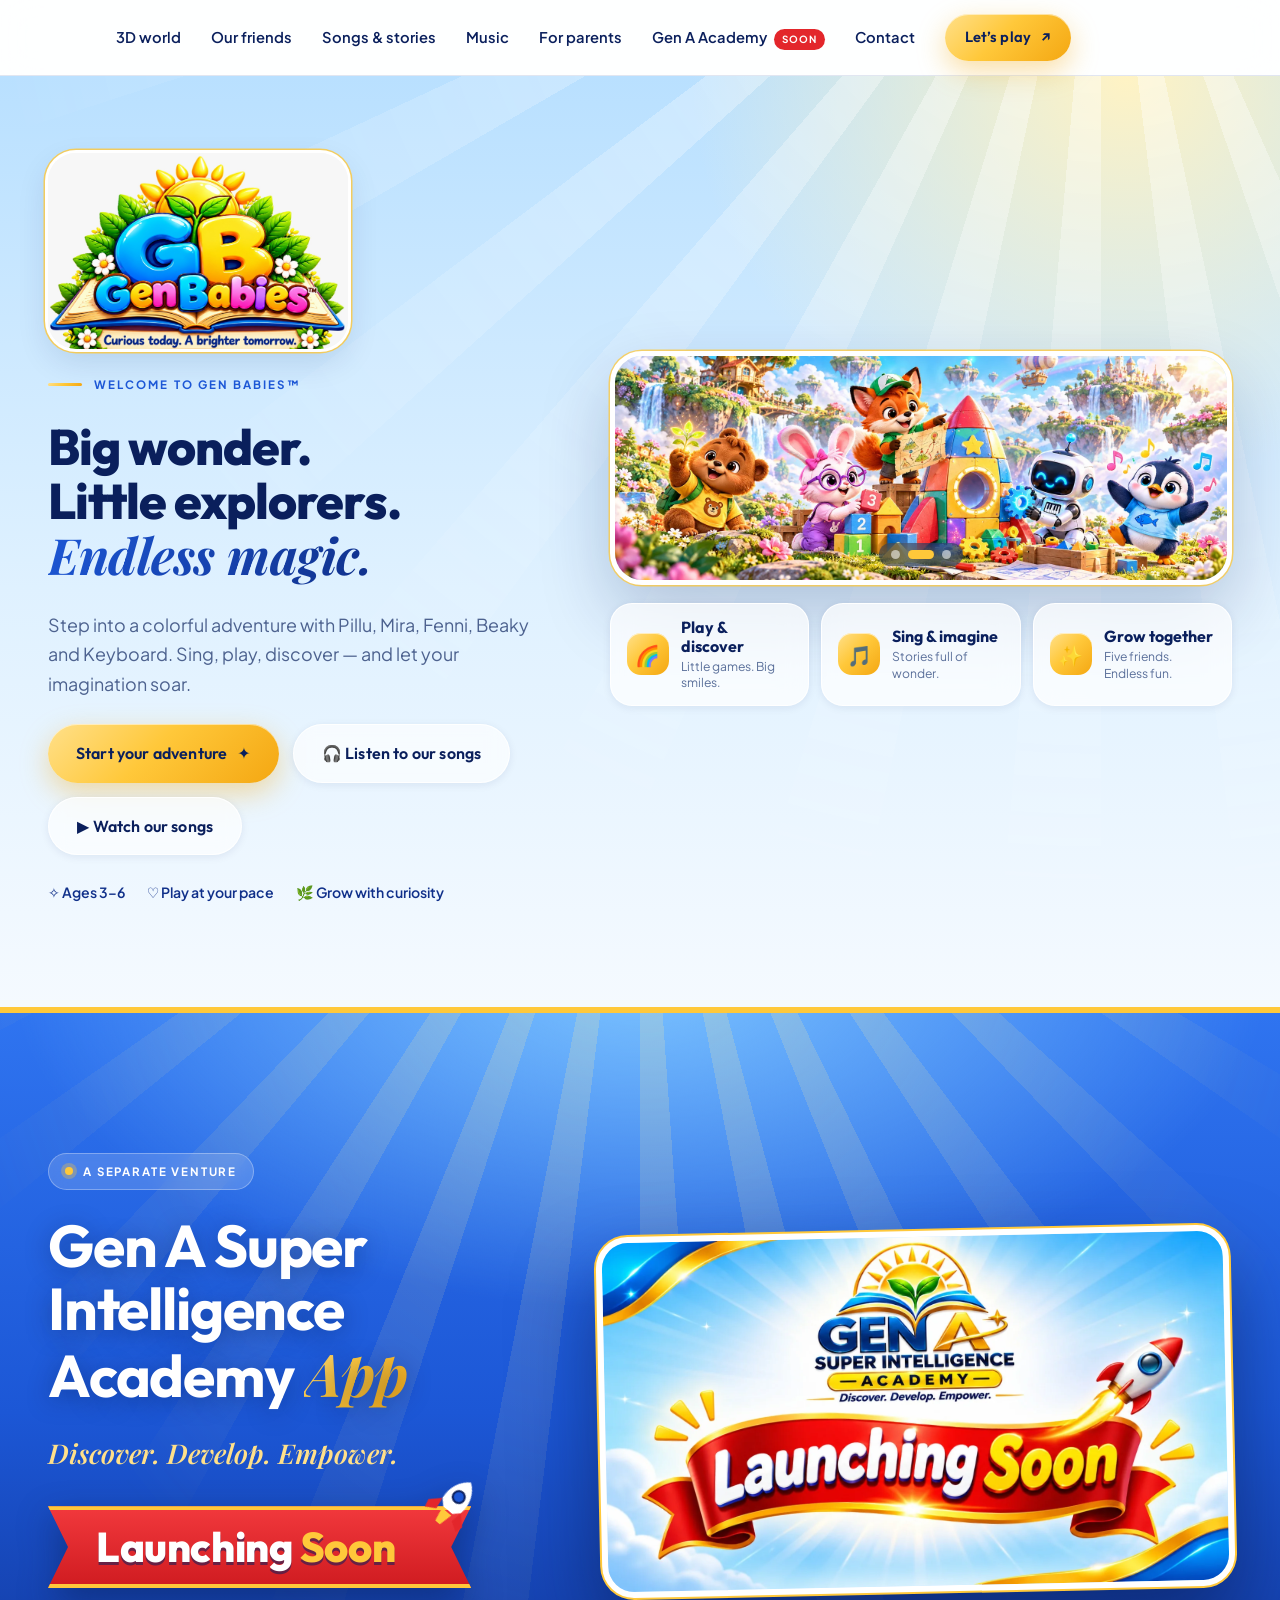
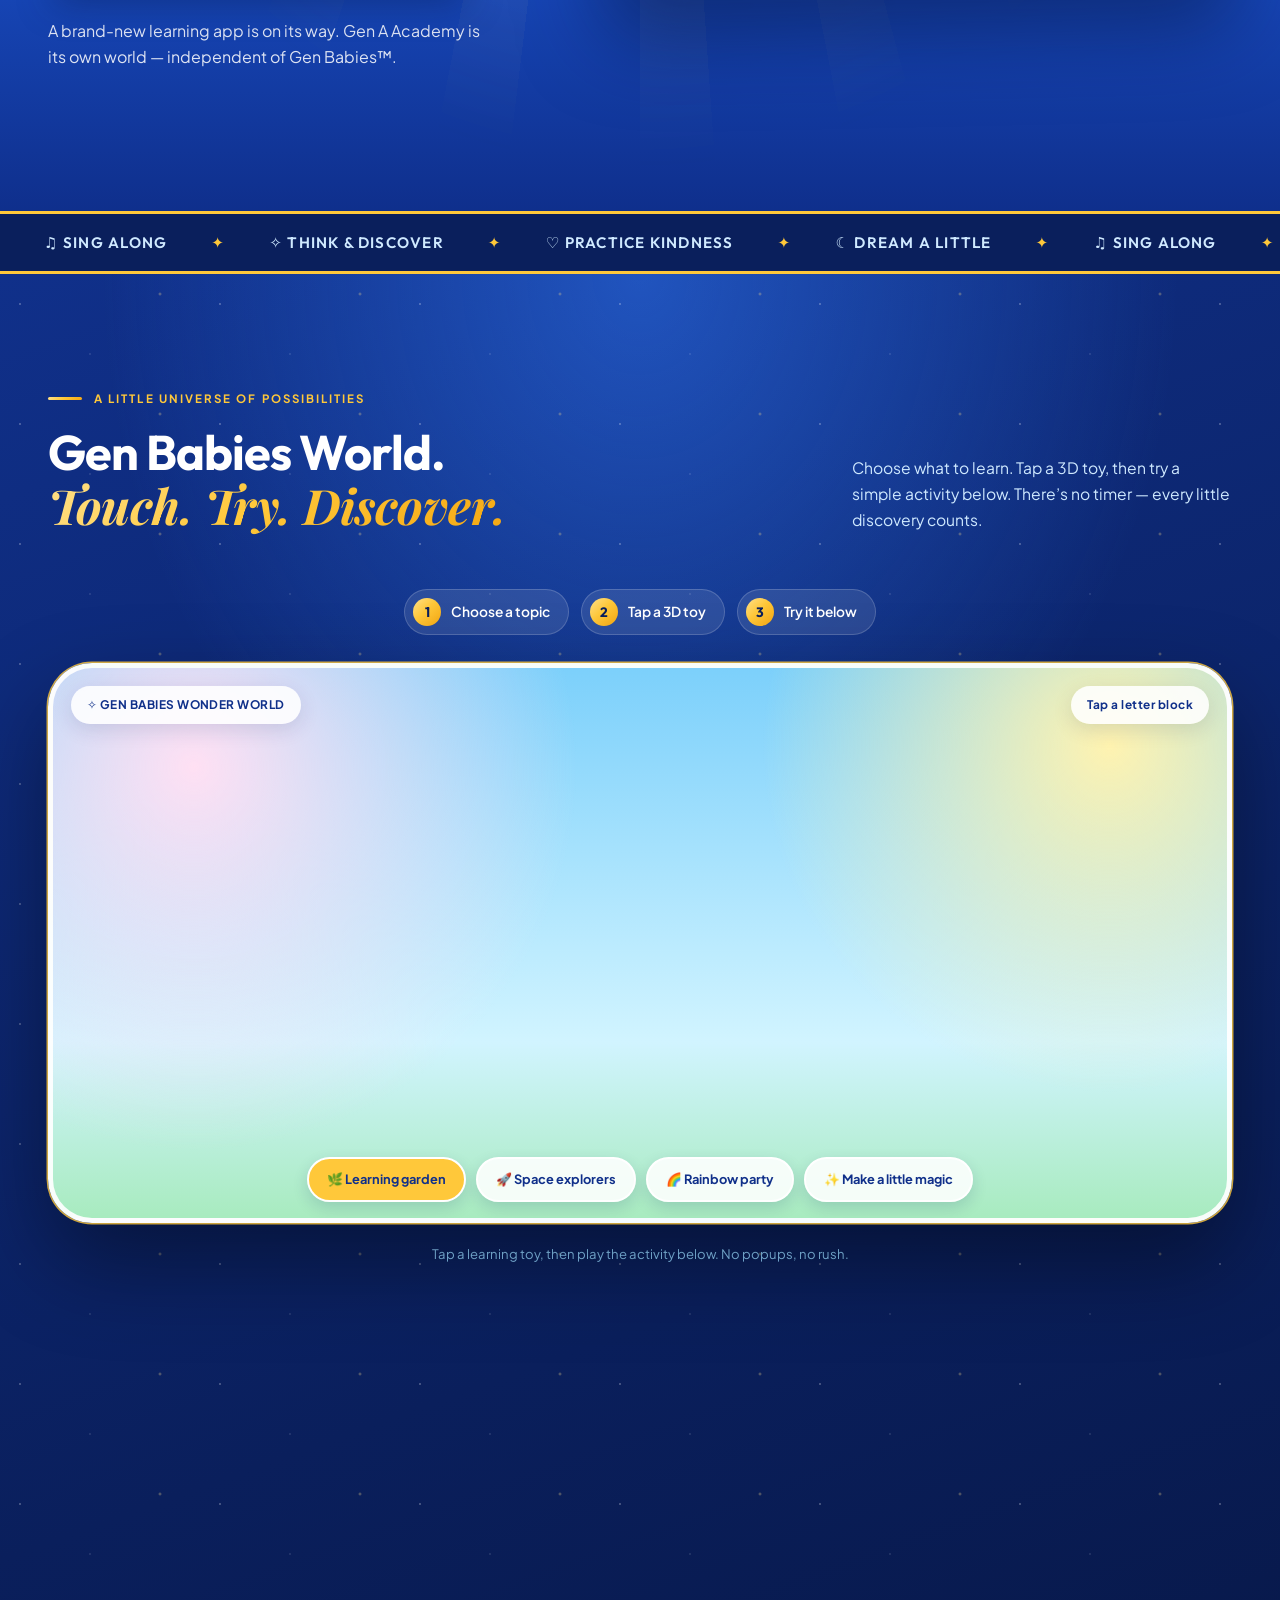
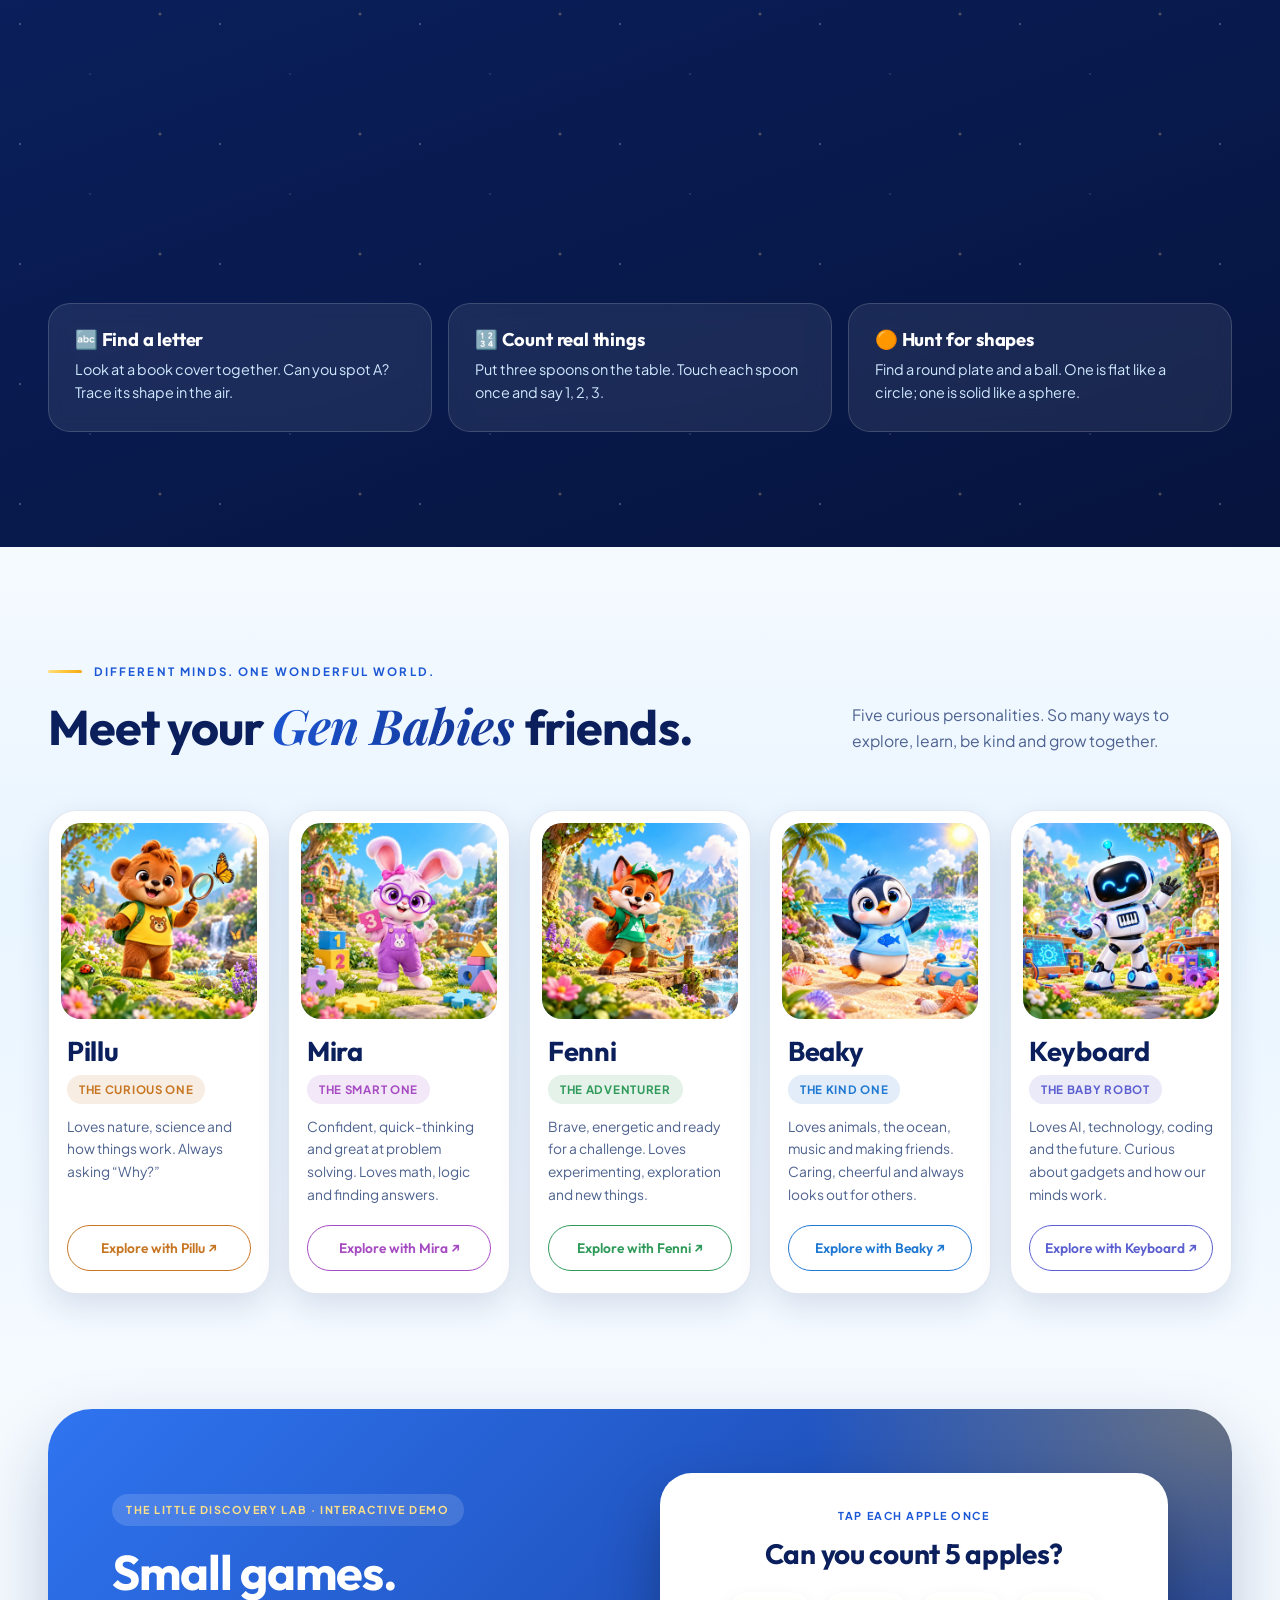
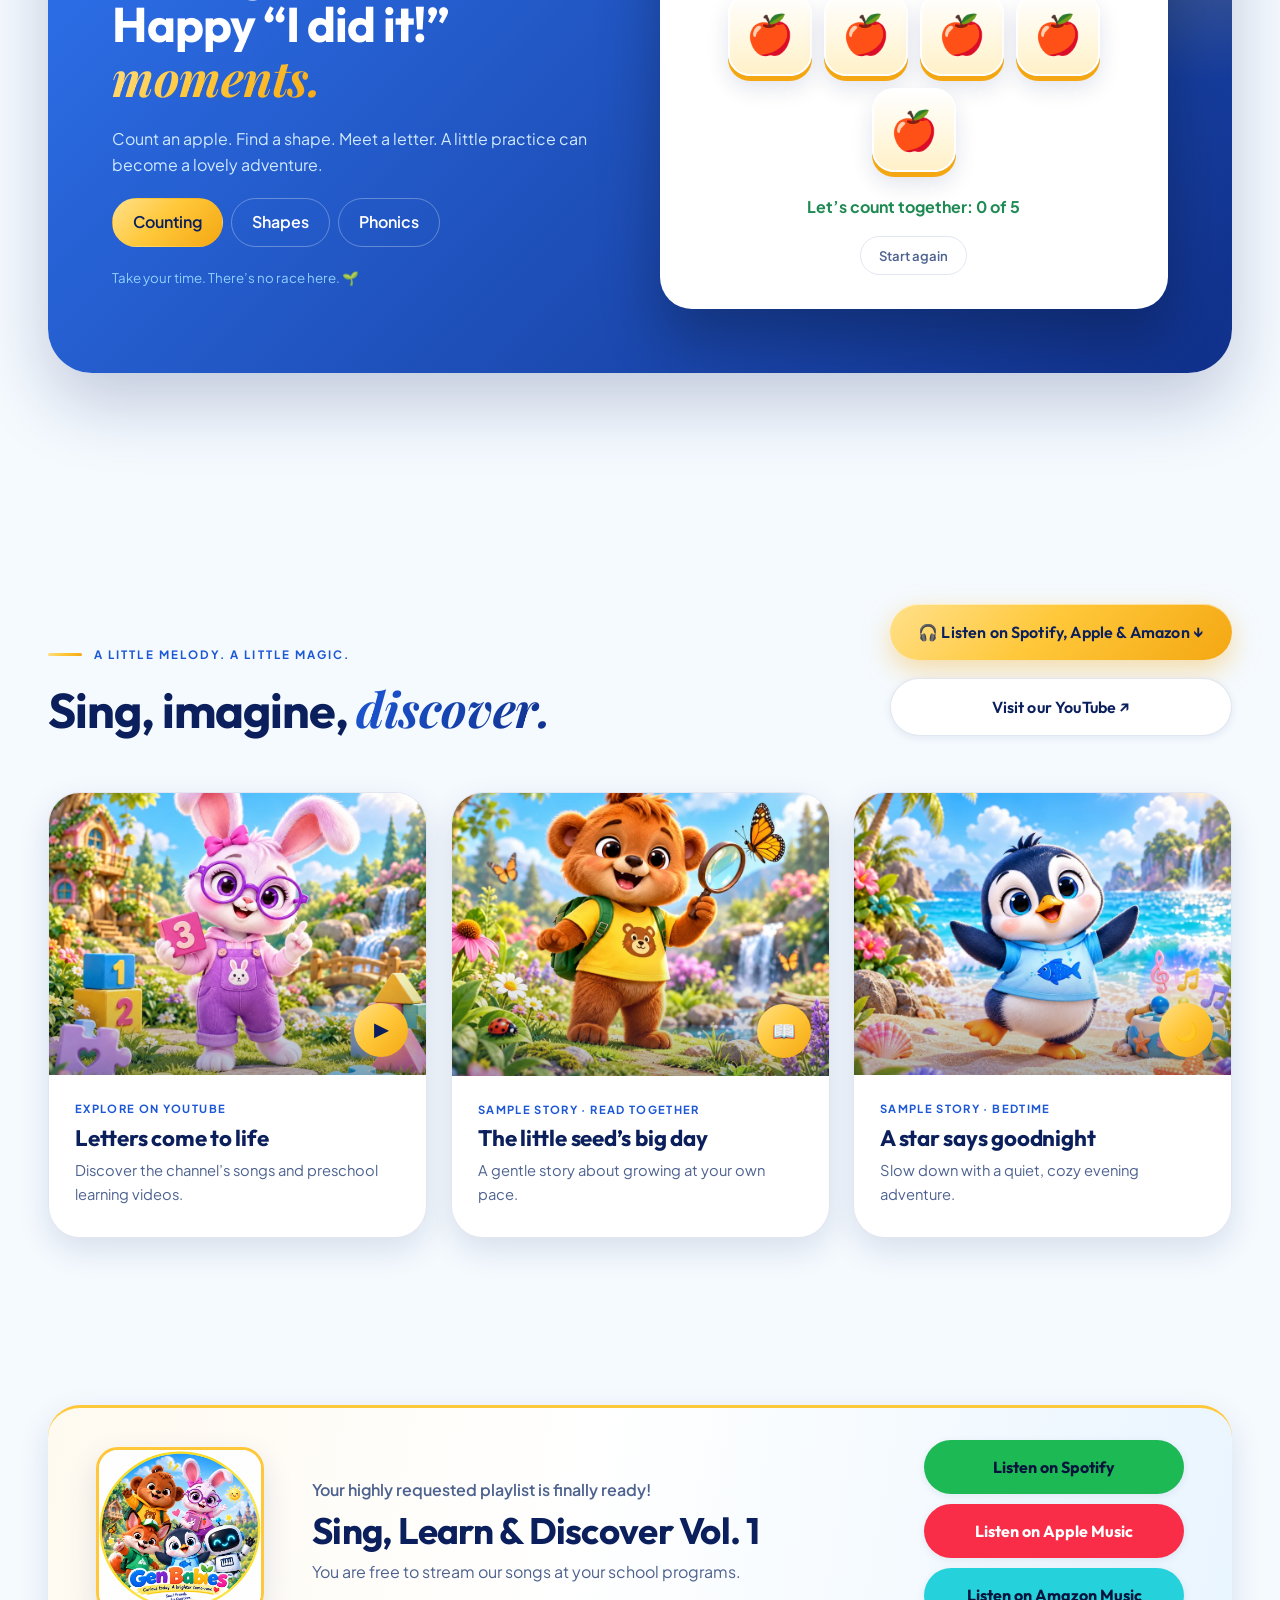
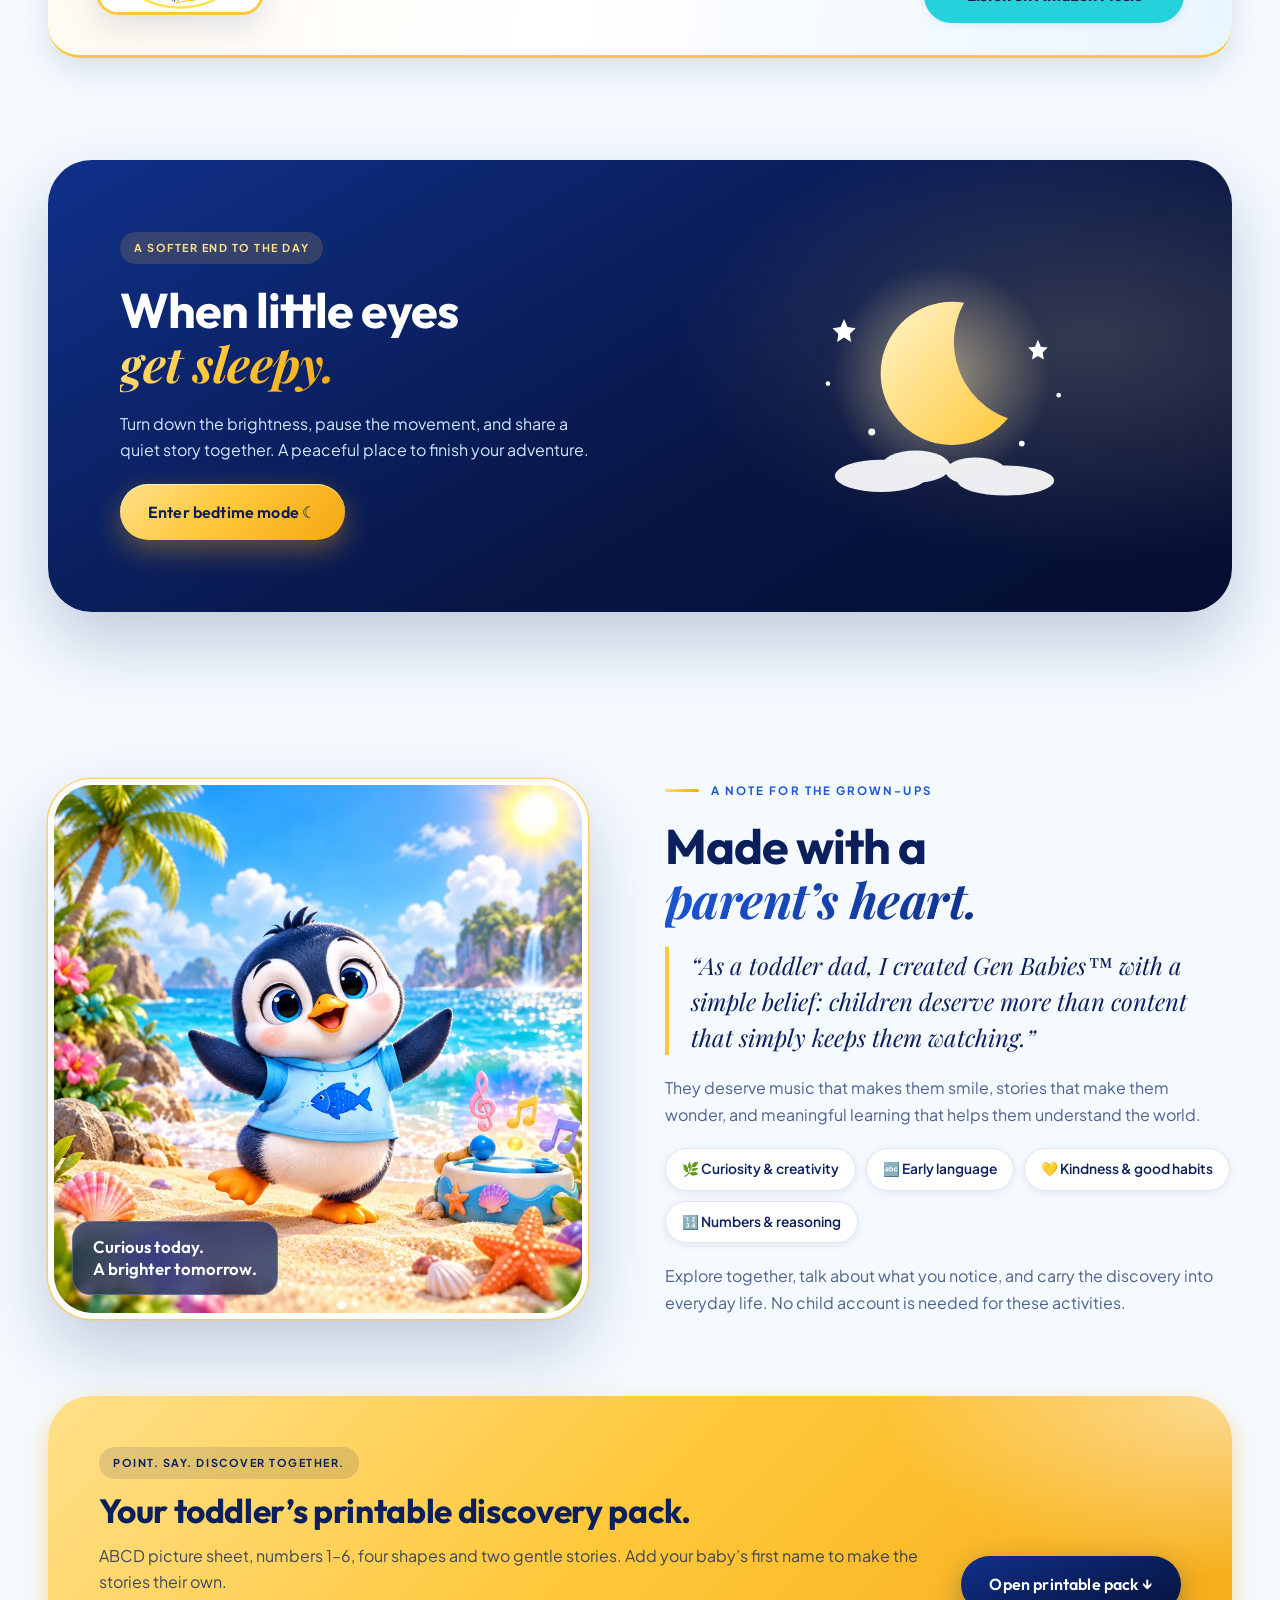
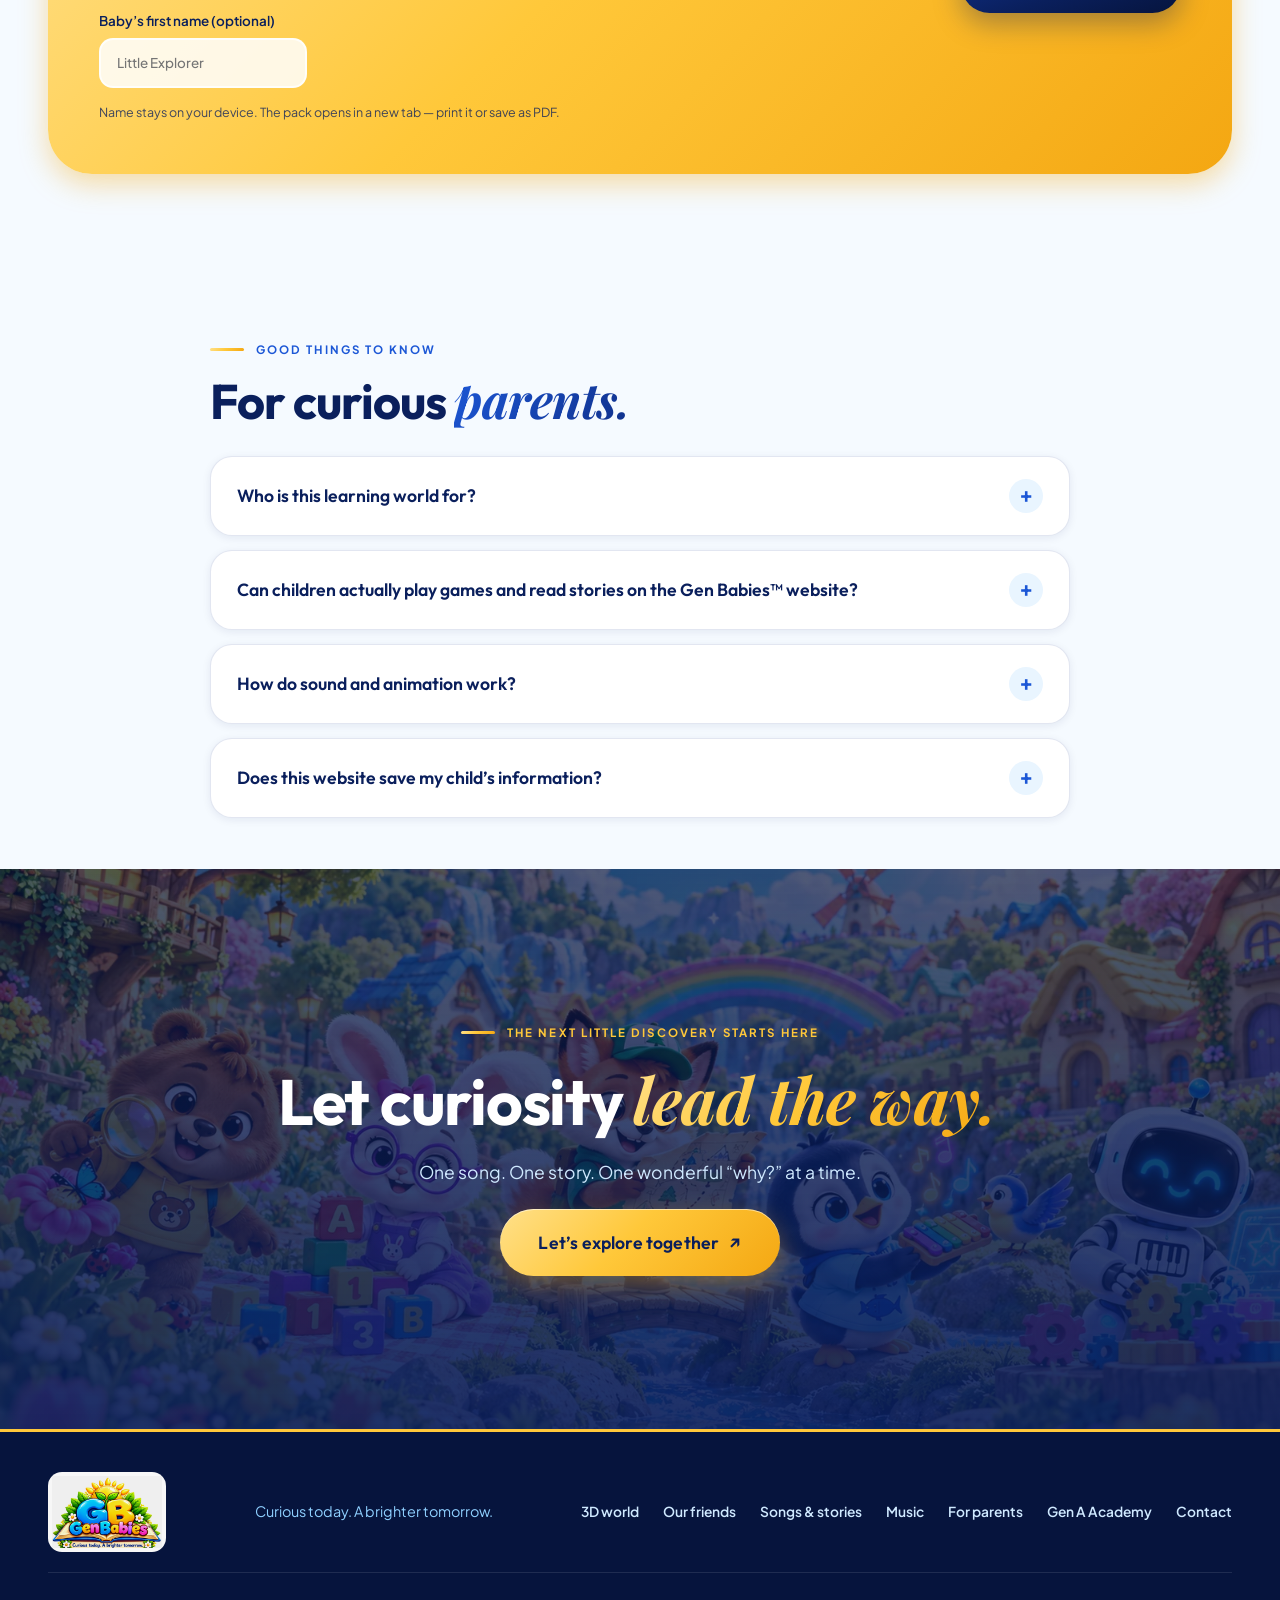
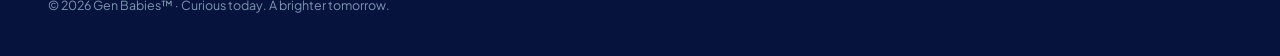
==== commit 3dafce60: "Update index.html" ====
--- a/index.html
+++ b/index.html
@@ -40,6 +40,7 @@
         <a href="#wonder">3D world</a>
         <a href="#friends">Our friends</a>
         <a href="#songs">Songs &amp; stories</a>
+        <a href="#music">Music</a>
         <a href="#parents">For parents</a>
         <a href="#gen-a" class="nav-soon">Gen A Academy <span>Soon</span></a>
         <a href="contact.html">Contact</a>
@@ -67,6 +68,7 @@
 
           <div class="actions">
             <a class="btn btn-gold" href="#friends">Start your adventure <span aria-hidden="true">✦</span></a>
+            <a class="btn btn-ghost" href="#music">🎧 Listen to our songs</a>
             <a class="btn btn-ghost" href="https://www.youtube.com/@GenBabies" target="_blank" rel="noopener">▶ Watch our songs</a>
           </div>
 
@@ -95,6 +97,41 @@
             <div class="feature-card"><span class="fc-icon" aria-hidden="true">✨</span><div><b>Grow together</b><small>Five friends. Endless fun.</small></div></div>
           </div>
         </div>
+      </div>
+    </section>
+
+    <!-- ════════════════════════════════════════════════════════════
+         GEN A SUPER INTELLIGENCE ACADEMY — separate venture
+         Placed right below the intro, before the games begin.
+         ════════════════════════════════════════════════════════════ -->
+    <section class="academy" id="gen-a" aria-labelledby="academy-title">
+      <div class="academy-rays" aria-hidden="true"></div>
+      <div class="container academy-grid">
+
+        <div class="academy-copy reveal">
+          <span class="academy-kicker"><i aria-hidden="true"></i> A separate venture</span>
+          <h2 id="academy-title">Gen A Super Intelligence Academy <em>App</em></h2>
+          <p class="academy-tagline">Discover. Develop. Empower.</p>
+
+          <div class="ribbon-badge" role="status">
+            <span class="ribbon-text">Launching <b>Soon</b></span>
+            <svg class="ribbon-rocket" viewBox="0 0 64 64" aria-hidden="true">
+              <path d="M32 4c9 6 14 17 12 30l-6 6H26l-6-6C18 21 23 10 32 4z" fill="#fff"/>
+              <circle cx="32" cy="23" r="6" fill="#1c57d6" stroke="#0a1f5c" stroke-width="2"/>
+              <path d="M20 34l-10 10 2 8 10-6zM44 34l10 10-2 8-10-6z" fill="#e3262b"/>
+              <path d="M26 42h12l-3 14h-6z" fill="#ffc83a"/>
+            </svg>
+          </div>
+
+          <p class="academy-note">A brand-new learning app is on its way. Gen A Academy is its own world — independent of Gen Babies™.</p>
+        </div>
+
+        <figure class="academy-visual reveal">
+          <div class="academy-frame">
+            <img src="assets/images/gen-a-banner.webp" width="1600" height="900" alt="Gen A Super Intelligence Academy — Discover. Develop. Empower. Launching soon." loading="lazy">
+          </div>
+        </figure>
+
       </div>
     </section>
 
@@ -242,7 +279,10 @@
             <div class="eyebrow">A little melody. A little magic.</div>
             <h2>Sing, imagine, <em>discover.</em></h2>
           </div>
-          <a class="btn btn-outline" href="https://www.youtube.com/@GenBabies" target="_blank" rel="noopener">Visit our YouTube ↗</a>
+          <div class="songs-head-actions">
+            <a class="btn btn-gold" href="#music">🎧 Listen on Spotify, Apple &amp; Amazon ↓</a>
+            <a class="btn btn-outline" href="https://www.youtube.com/@GenBabies" target="_blank" rel="noopener">Visit our YouTube ↗</a>
+          </div>
         </div>
 
         <div class="songs">
@@ -405,41 +445,6 @@
       </div>
     </section>
 
-    <!-- ════════════════════════════════════════════════════════════
-         GEN A SUPER INTELLIGENCE ACADEMY — separate venture
-         (independent of Gen Babies; own palette, own section)
-         ════════════════════════════════════════════════════════════ -->
-    <section class="academy" id="gen-a" aria-labelledby="academy-title">
-      <div class="academy-rays" aria-hidden="true"></div>
-      <div class="container academy-grid">
-
-        <div class="academy-copy reveal">
-          <span class="academy-kicker"><i aria-hidden="true"></i> A separate venture</span>
-          <h2 id="academy-title">Gen A Super Intelligence Academy <em>App</em></h2>
-          <p class="academy-tagline">Discover. Develop. Empower.</p>
-
-          <div class="ribbon-badge" role="status">
-            <span class="ribbon-text">Launching <b>Soon</b></span>
-            <svg class="ribbon-rocket" viewBox="0 0 64 64" aria-hidden="true">
-              <path d="M32 4c9 6 14 17 12 30l-6 6H26l-6-6C18 21 23 10 32 4z" fill="#fff"/>
-              <circle cx="32" cy="23" r="6" fill="#1c57d6" stroke="#0a1f5c" stroke-width="2"/>
-              <path d="M20 34l-10 10 2 8 10-6zM44 34l10 10-2 8-10-6z" fill="#e3262b"/>
-              <path d="M26 42h12l-3 14h-6z" fill="#ffc83a"/>
-            </svg>
-          </div>
-
-          <p class="academy-note">A brand-new learning app is on its way. Gen A Academy is its own world — independent of Gen Babies™.</p>
-        </div>
-
-        <figure class="academy-visual reveal">
-          <div class="academy-frame">
-            <img src="assets/images/gen-a-banner.webp" width="1600" height="900" alt="Gen A Super Intelligence Academy — Discover. Develop. Empower. Launching soon." loading="lazy">
-          </div>
-        </figure>
-
-      </div>
-    </section>
-
   </main>
 
   <!-- ════════════ FOOTER ════════════ -->
@@ -453,6 +458,7 @@
         <a href="#wonder">3D world</a>
         <a href="#friends">Our friends</a>
         <a href="#songs">Songs &amp; stories</a>
+        <a href="#music">Music</a>
         <a href="#parents">For parents</a>
         <a href="#gen-a">Gen A Academy</a>
         <a href="contact.html">Contact</a>
--- a/assets/css/sections.css
+++ b/assets/css/sections.css
@@ -959,3 +959,5 @@
   .faq details p { padding: 0 20px 20px; }
   .footer-inner { flex-direction: column; align-items: flex-start; }
 }
+.songs-head-actions { display: flex; flex-wrap: wrap; gap: 12px; align-items: center; }
+
